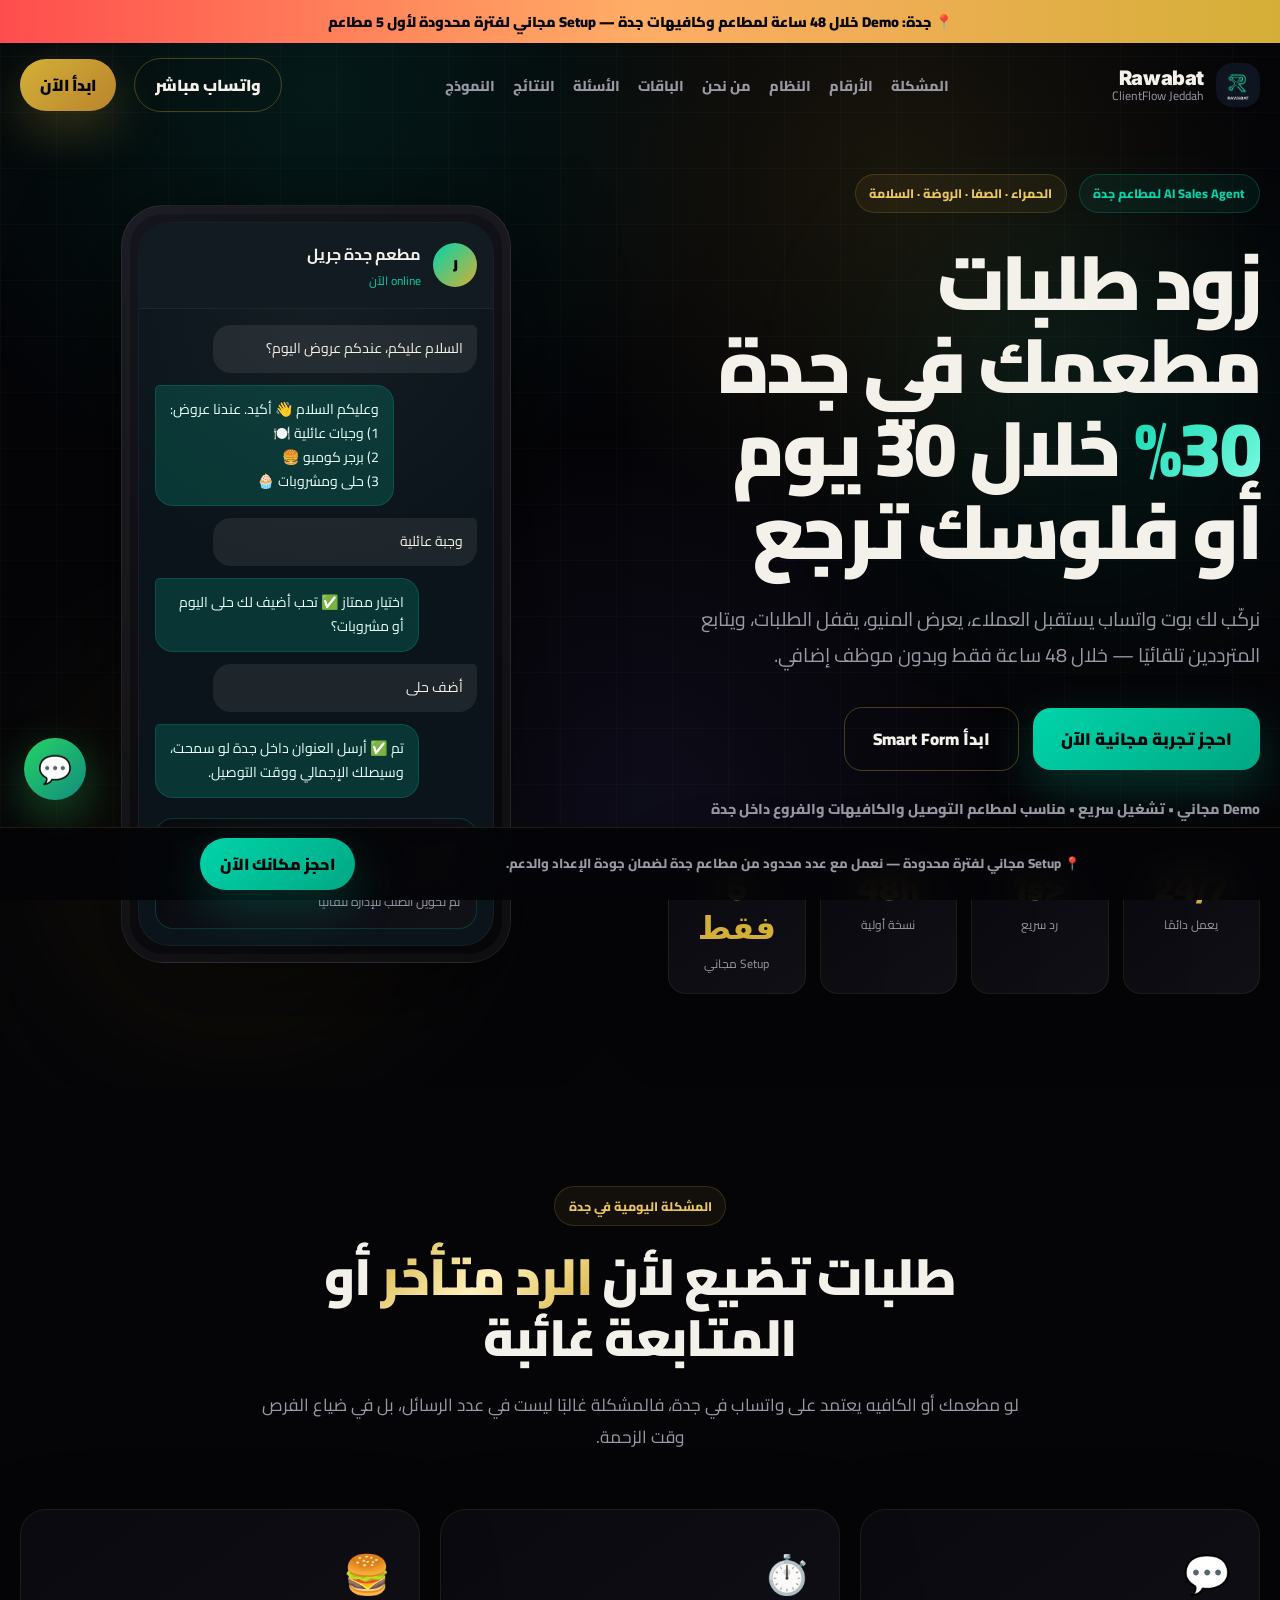
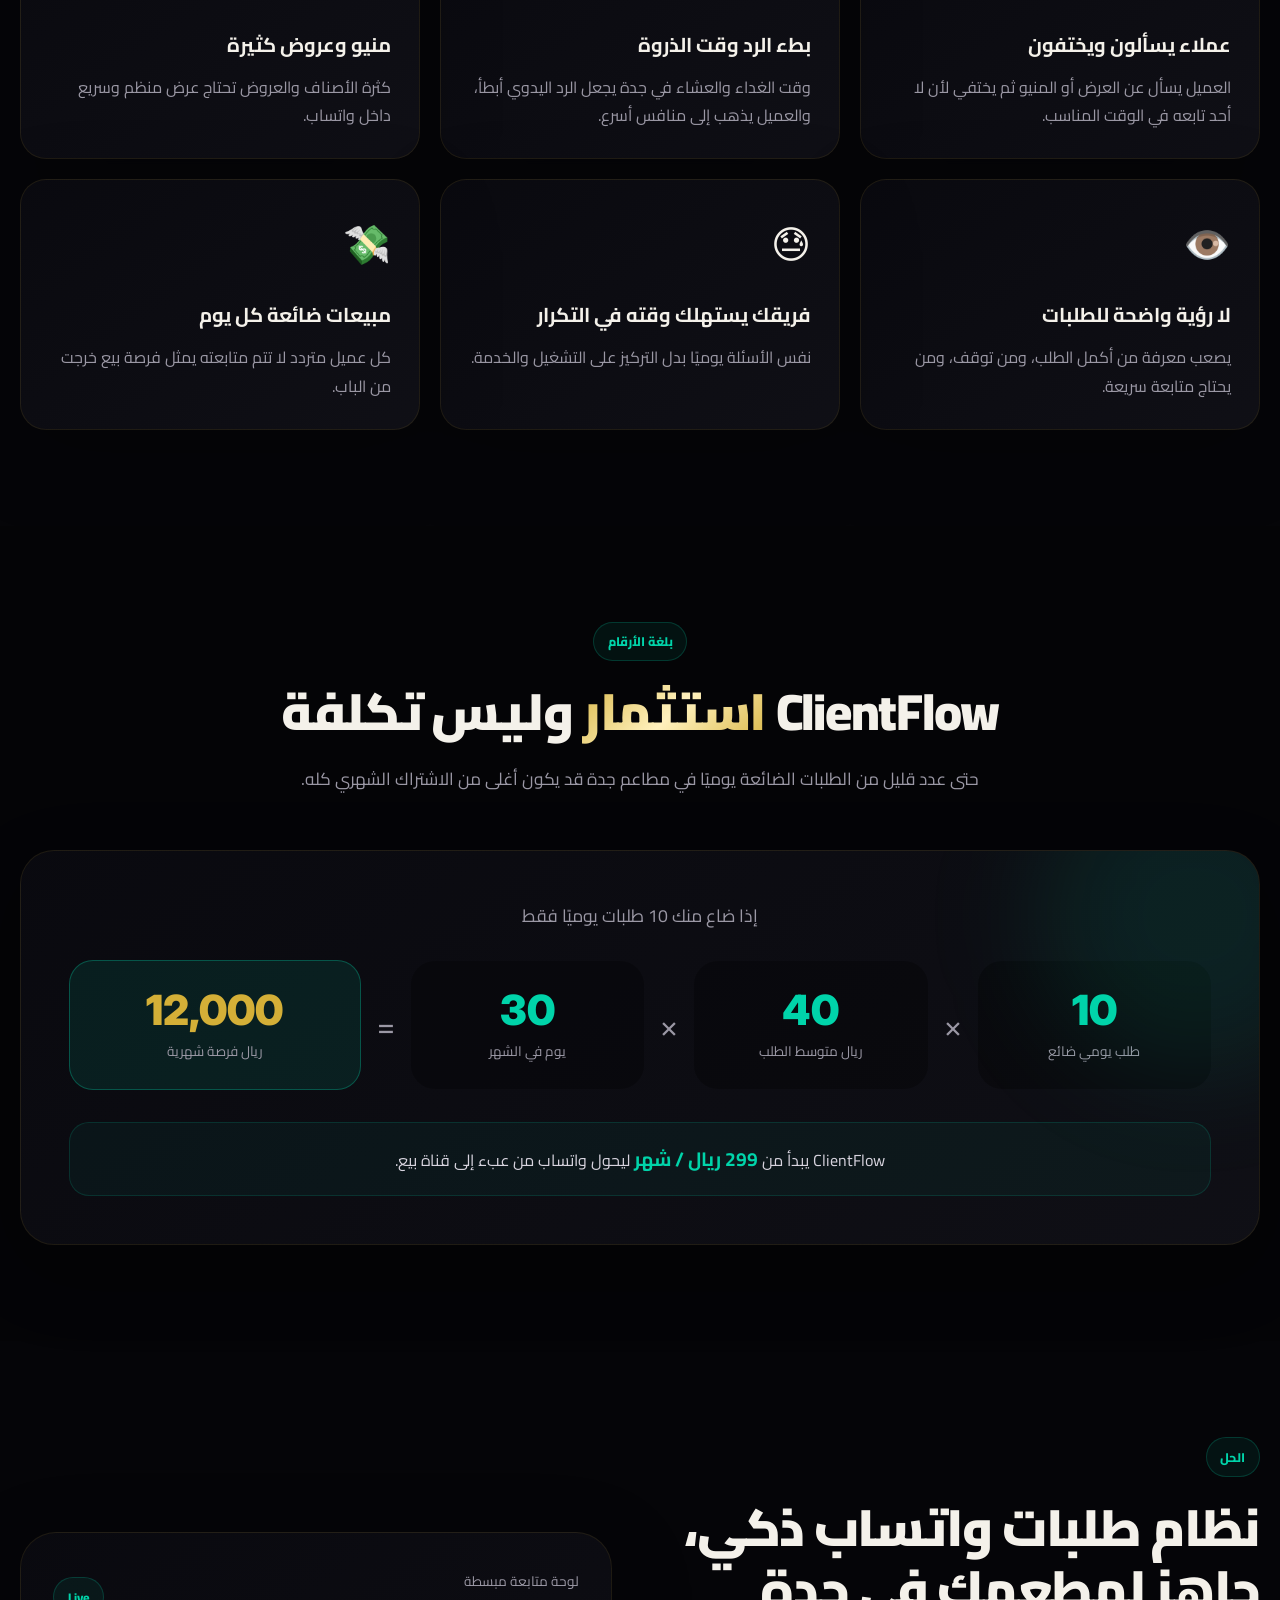
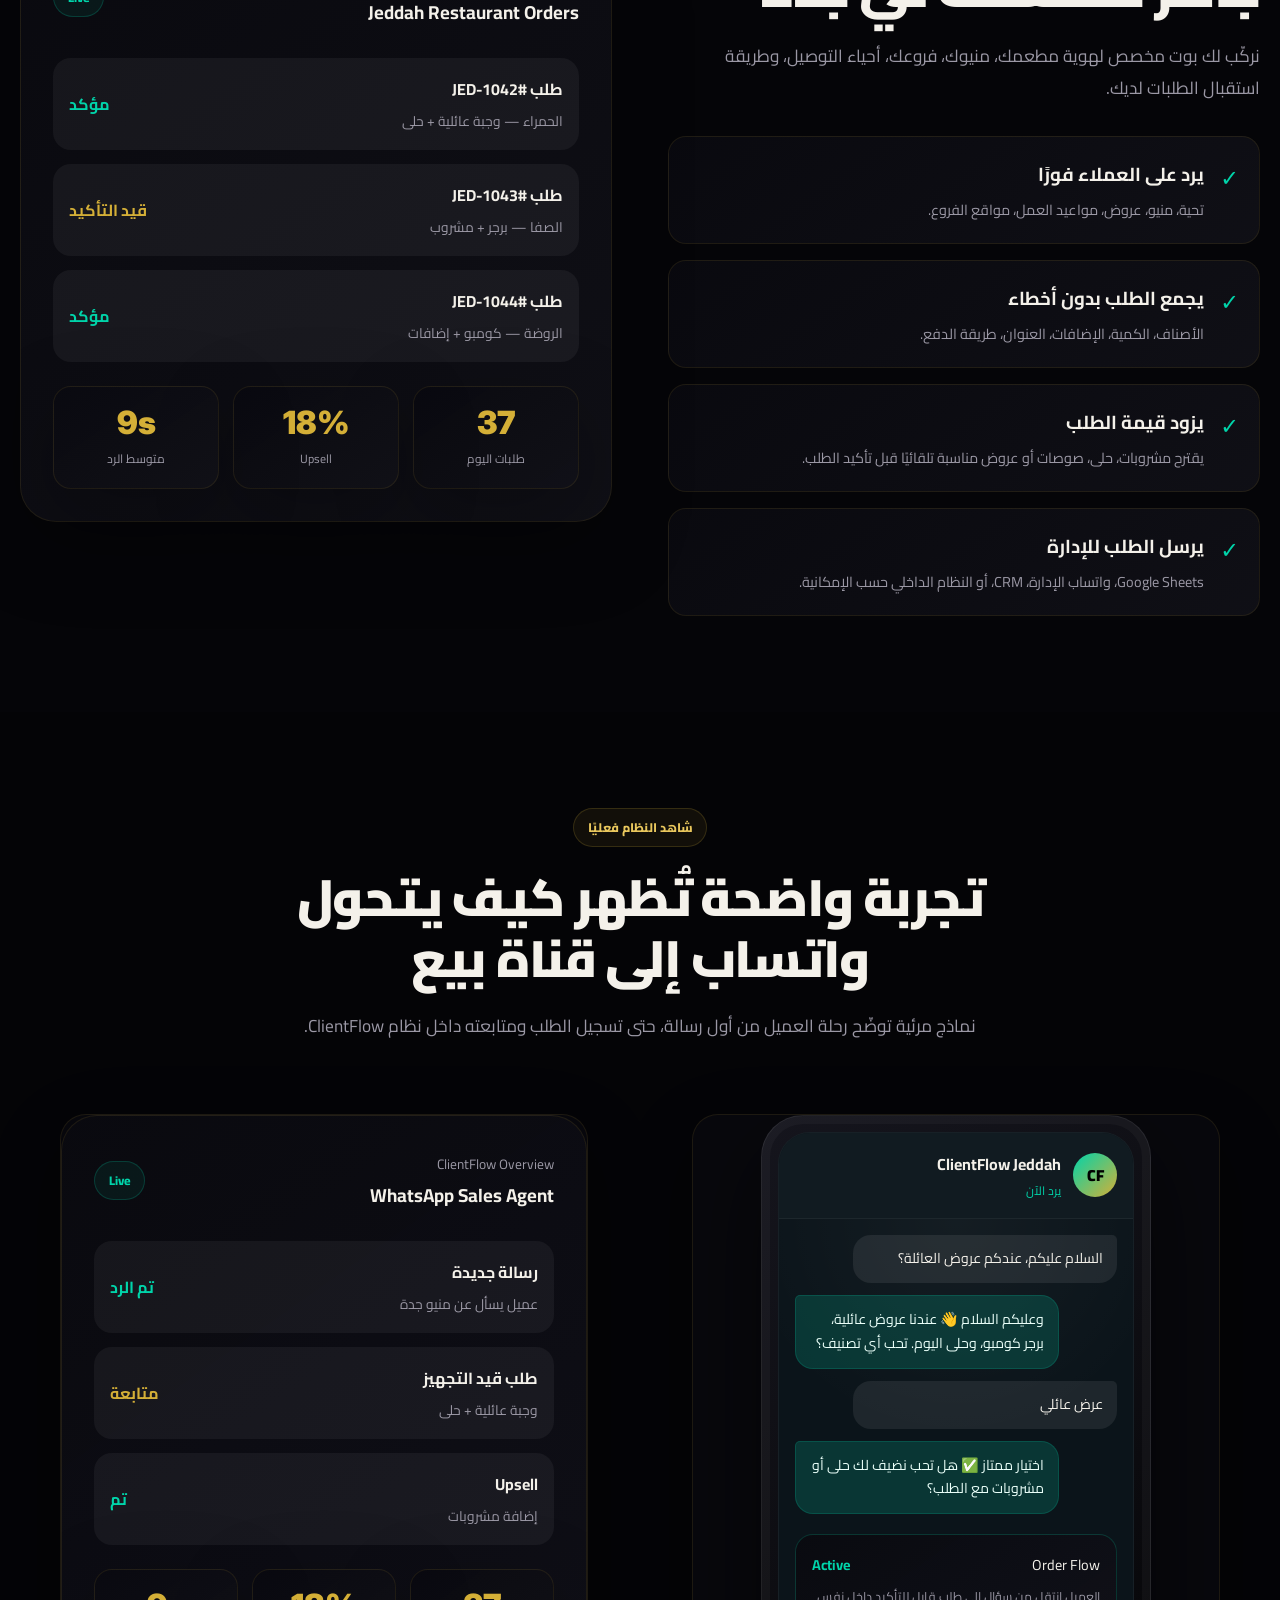
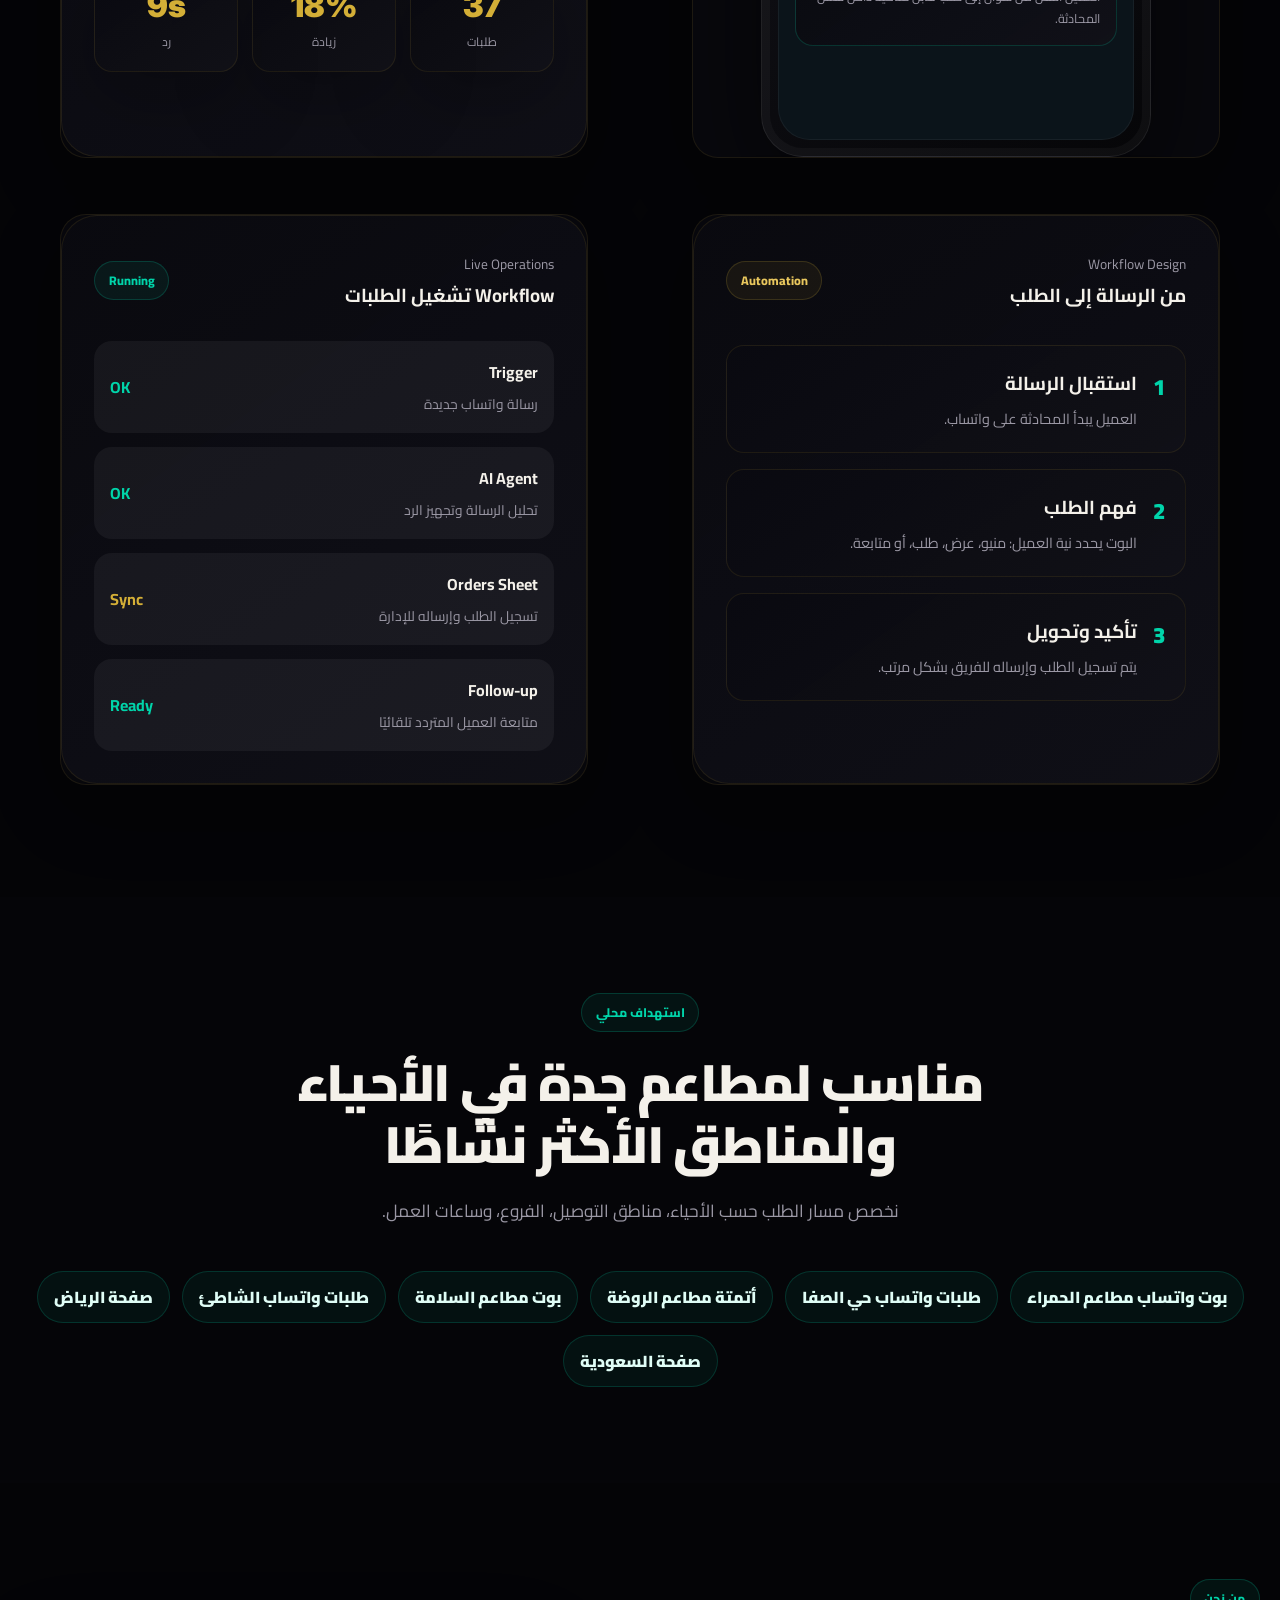
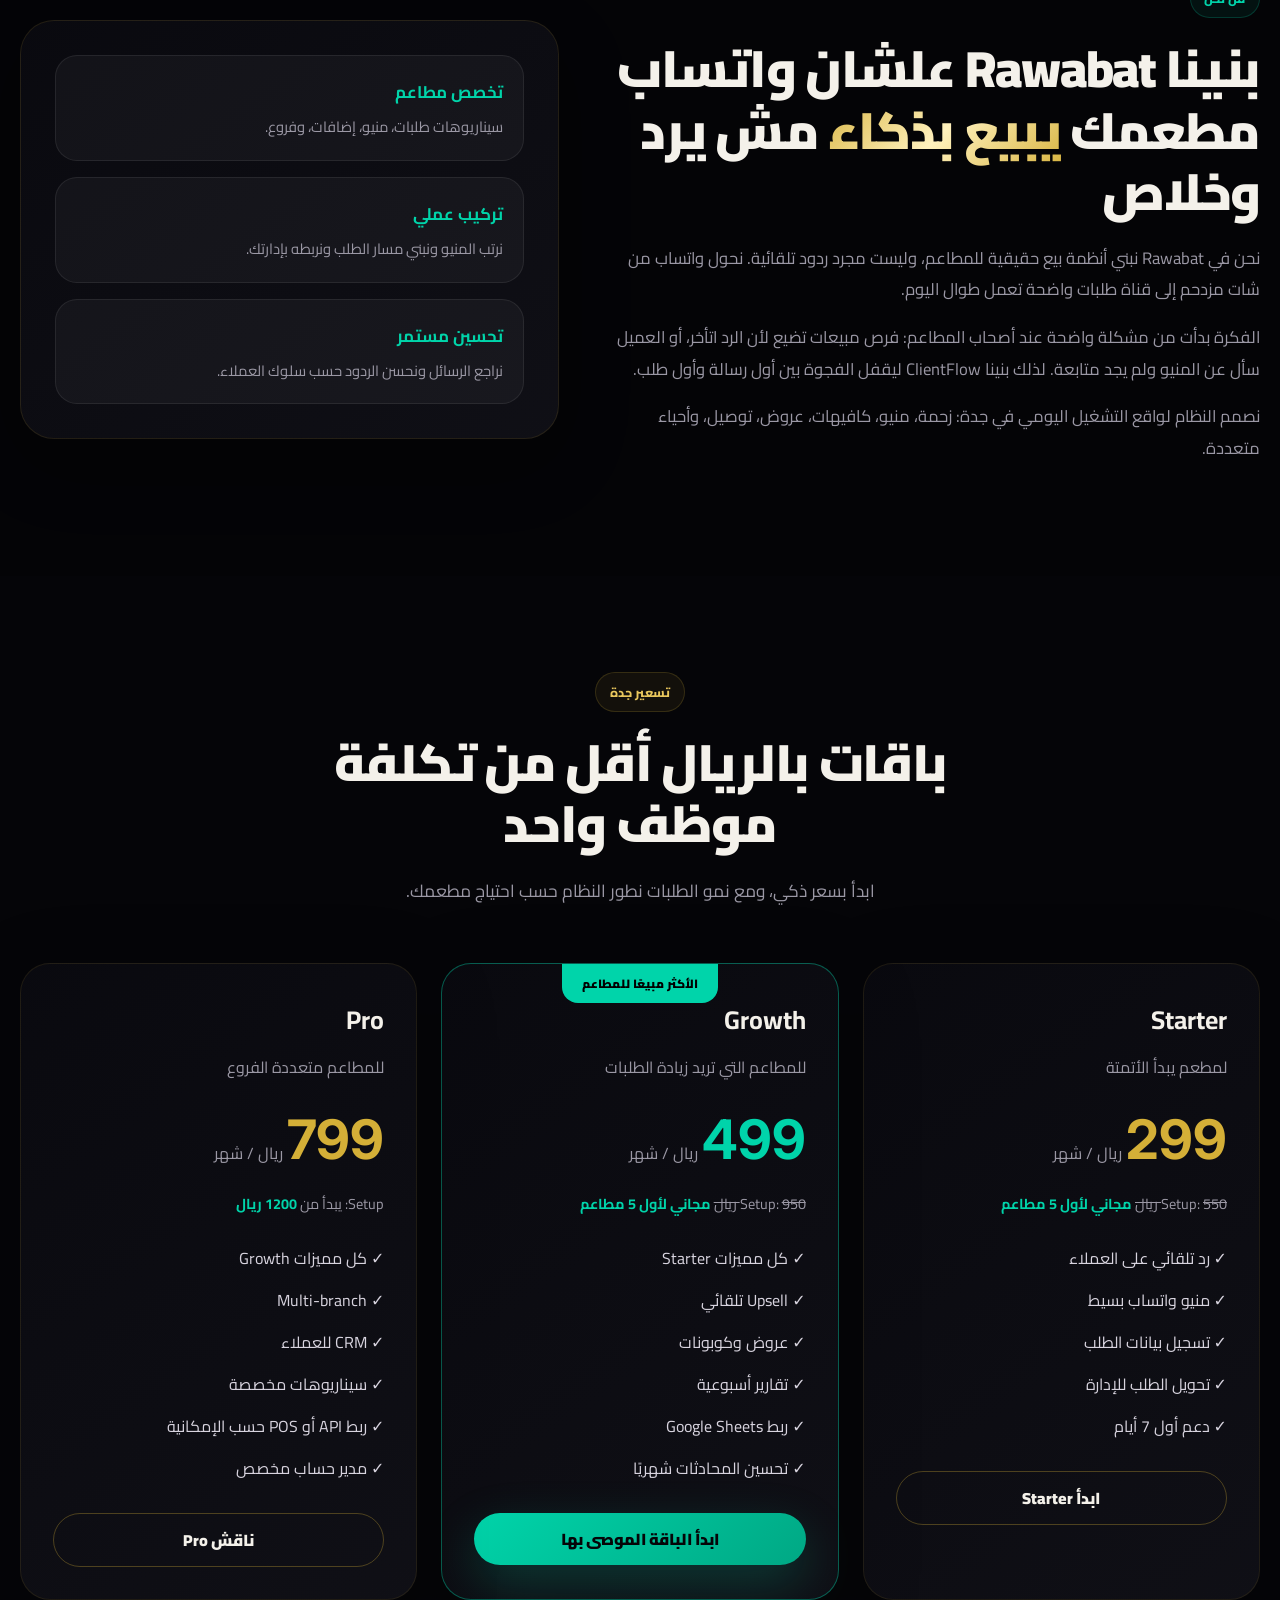
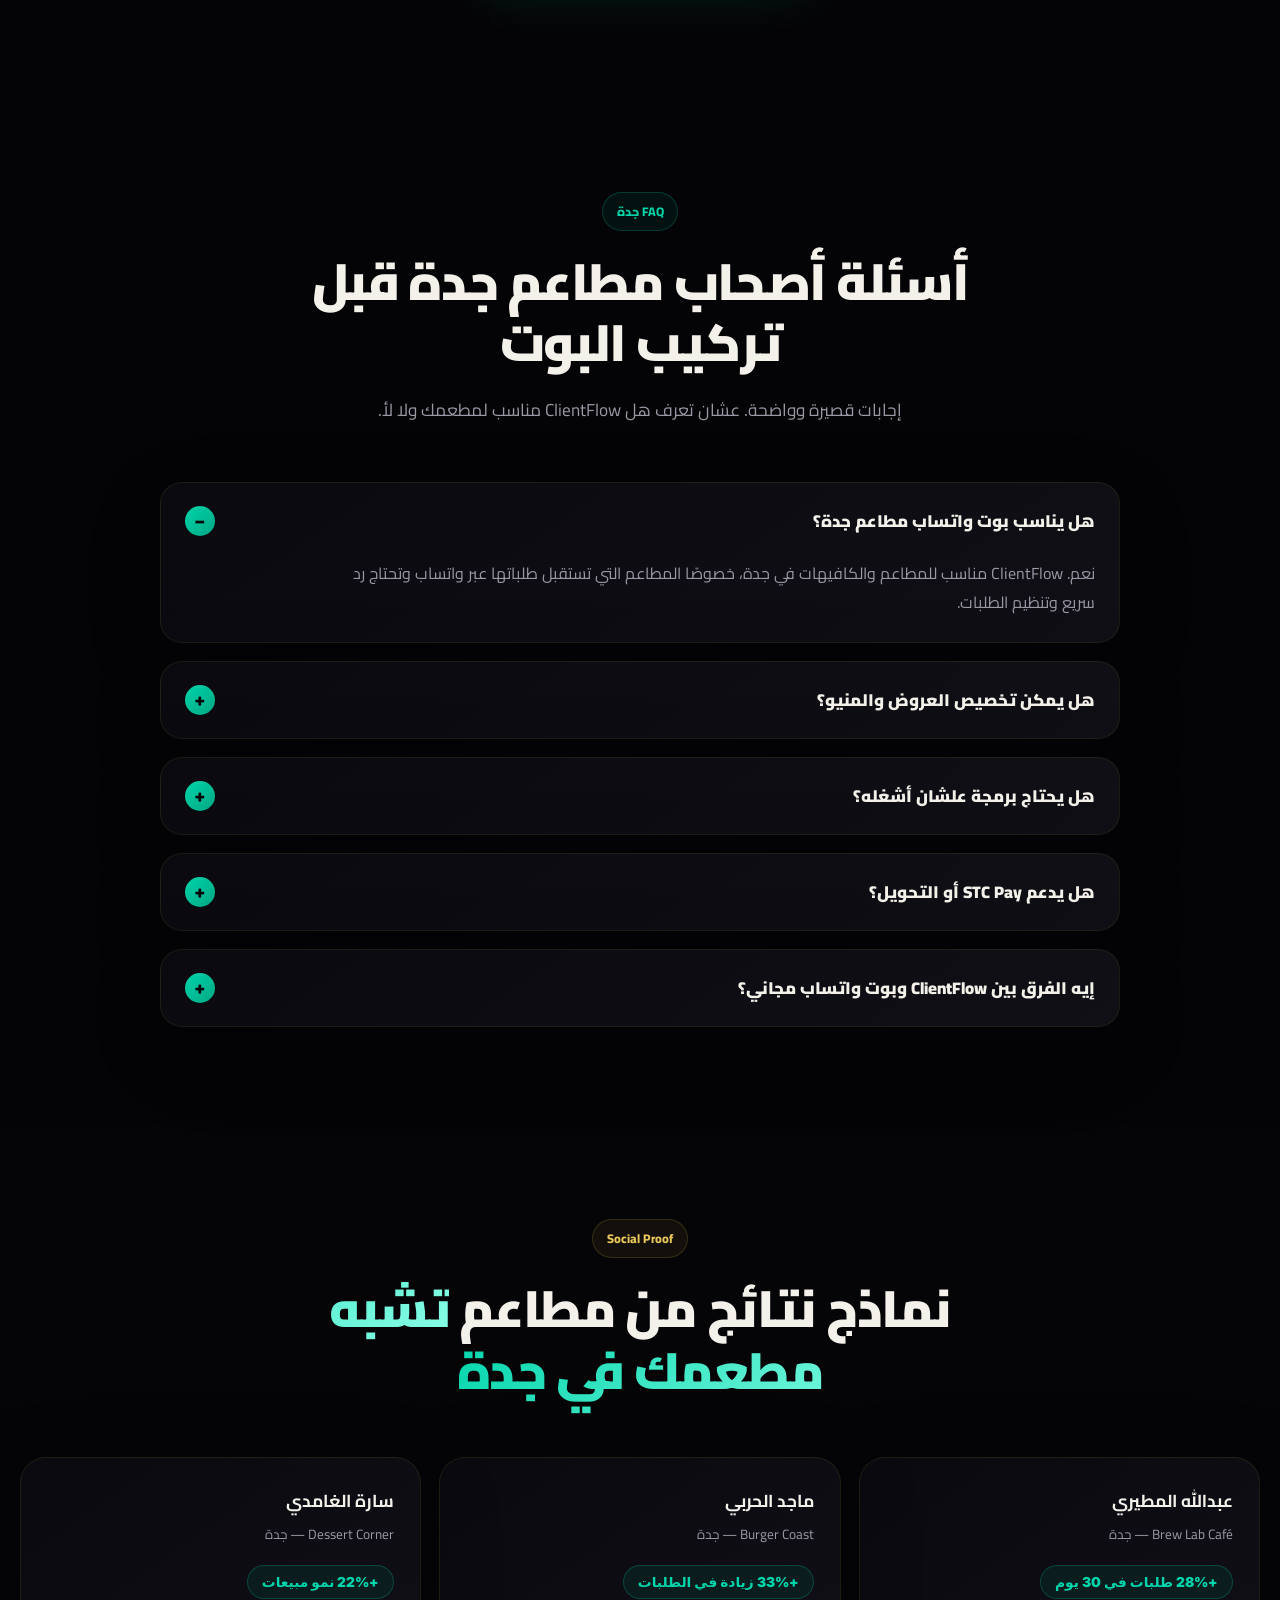
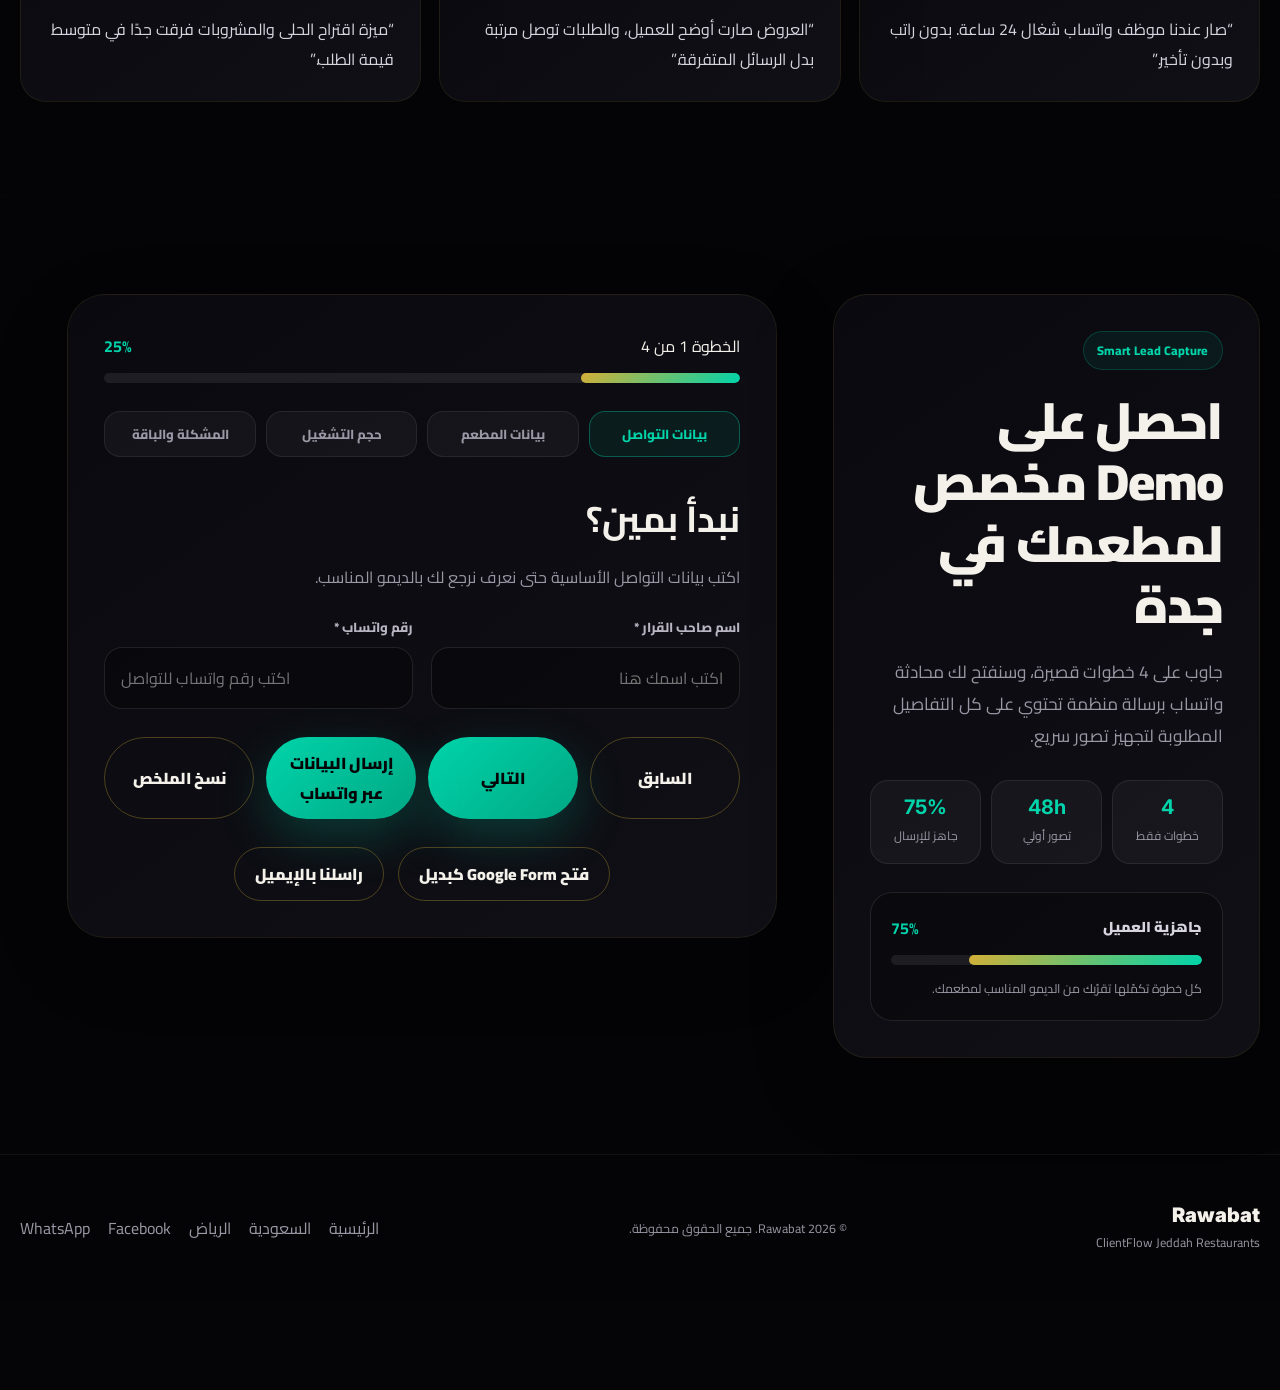
==== jeddah-whatsapp-bot/index.html @ ef2b8b87 "Create index.html" ====
<!DOCTYPE html>
<html lang="ar" dir="rtl">
<head>
  <meta charset="UTF-8" />
  <meta name="viewport" content="width=device-width, initial-scale=1.0, viewport-fit=cover" />
  <meta http-equiv="X-UA-Compatible" content="IE=edge" />

  <title>بوت واتساب مطاعم جدة | زود طلباتك 30% خلال 30 يوم - Rawabat</title>
  <meta name="description" content="بوت واتساب لمطاعم جدة والكافيهات يحوّل رسائل العملاء إلى طلبات تلقائية. ClientFlow by Rawabat يرد فورًا، يعرض المنيو، يقترح إضافات، يجمع العنوان، ويتابع العملاء المترددين. احجز Demo خلال 48 ساعة." />
  <meta name="keywords" content="بوت واتساب مطاعم جدة, نظام طلبات واتساب جدة, واتساب بزنس مطاعم جدة, أتمتة مطاعم جدة, بوت مطاعم جدة, مطاعم جدة واتساب, restaurant whatsapp bot jeddah, whatsapp ordering system jeddah" />
  <meta name="author" content="Rawabat" />
  <meta name="robots" content="index, follow, max-image-preview:large" />
  <meta name="theme-color" content="#050508" />
  <link rel="canonical" href="https://getrawabat.com/jeddah-whatsapp-bot/" />

  <meta property="og:type" content="website" />
  <meta property="og:url" content="https://getrawabat.com/jeddah-whatsapp-bot/" />
  <meta property="og:title" content="بوت واتساب مطاعم جدة | زود طلباتك تلقائيًا - Rawabat" />
  <meta property="og:description" content="حوّل واتساب مطعمك في جدة إلى آلة مبيعات تعمل 24/7. رد فوري، استقبال طلبات، Upsell، وتسجيل الطلبات للإدارة." />
  <meta property="og:image" content="https://getrawabat.com/og.png" />
  <meta property="og:image:secure_url" content="https://getrawabat.com/og.png" />
  <meta property="og:image:width" content="1200" />
  <meta property="og:image:height" content="630" />
  <meta property="og:image:alt" content="ClientFlow by Rawabat - بوت واتساب لمطاعم جدة" />
  <meta property="og:site_name" content="Rawabat" />
  <meta property="og:locale" content="ar_SA" />

  <meta property="article:author" content="Rawabat" />
  <meta property="article:published_time" content="2026-05-06T08:00:00+03:00" />

  <meta name="twitter:card" content="summary_large_image" />
  <meta name="twitter:title" content="بوت واتساب مطاعم جدة - Rawabat" />
  <meta name="twitter:description" content="ClientFlow يحوّل واتساب مطعمك في جدة إلى نظام طلبات ذكي يعمل 24/7." />
  <meta name="twitter:image" content="https://getrawabat.com/og.png" />

  <link rel="icon" type="image/jpeg" href="../logo.jpeg" />
  <link rel="preconnect" href="https://fonts.googleapis.com" />
  <link rel="preconnect" href="https://fonts.gstatic.com" crossorigin />
  <link href="https://fonts.googleapis.com/css2?family=Cairo:wght@300;400;500;600;700;800;900&family=Inter:wght@400;600;700;800;900&display=swap" rel="stylesheet" />

  <style>
    :root {
      --bg: #050508;
      --card: #0a0a10;
      --surface: #111118;
      --text: #f4f1ea;
      --muted: #9b98a5;
      --muted2: #7f7b89;
      --gold: #d4af37;
      --gold2: #fff1bd;
      --teal: #00d4aa;
      --teal2: #00a884;
      --danger: #ff9b9b;
      --border: rgba(212, 175, 55, .12);
      --border-strong: rgba(212, 175, 55, .32);
      --shadow-card: 0 24px 80px rgba(0,0,0,.25);
      --shadow-teal: 0 18px 50px rgba(0,212,170,.22);
      --shadow-gold: 0 18px 50px rgba(212,175,55,.25);
      --radius: 24px;
      --container: 1280px;
      --font-main: "Cairo", system-ui, sans-serif;
      --font-latin: "Inter", system-ui, sans-serif;
    }

    * { box-sizing: border-box; }
    html { scroll-behavior: smooth; }
    body {
      margin: 0;
      background: var(--bg);
      color: var(--text);
      font-family: var(--font-main);
      overflow-x: hidden;
      padding-bottom: 88px;
      -webkit-font-smoothing: antialiased;
      text-rendering: optimizeLegibility;
    }
    a { color: inherit; text-decoration: none; }
    img, svg { display: block; max-width: 100%; }
    button, input, select, textarea { font: inherit; }
    button { cursor: pointer; }
    h1, h2, h3, p { margin: 0; }
    ul { list-style: none; margin: 0; padding: 0; }
    ::selection { background: rgba(212,175,55,.35); color: #fff; }

    .urgency-bar { position: fixed; top: 0; inset-inline: 0; z-index: 90; min-height: 38px; display: grid; place-items: center; text-align: center; padding: 8px 16px; color: #080808; font-weight: 900; font-size: .9rem; background: linear-gradient(90deg, #ff4d4d, #ffad66, #d4af37); }
    .container { width: min(var(--container), calc(100% - 40px)); margin: 0 auto; }
    .section { padding: 96px 0; }
    .section--muted, .section--lead-form { background: rgba(0,0,0,.20); }
    .main-content { padding-top: 156px; }

    .site-bg { position: fixed; inset: 0; z-index: -10; pointer-events: none; }
    .site-bg::before { content: ""; position: absolute; inset: 0; background: radial-gradient(circle at 25% 10%, rgba(0,212,170,.10), transparent 34%), radial-gradient(circle at 70% 20%, rgba(212,175,55,.10), transparent 33%), radial-gradient(circle at 50% 90%, rgba(123,104,238,.08), transparent 38%); }
    .site-bg::after { content: ""; position: absolute; inset: 0; opacity: .035; background-image: linear-gradient(rgba(255,255,255,.6) 1px, transparent 1px), linear-gradient(90deg, rgba(255,255,255,.6) 1px, transparent 1px); background-size: 56px 56px; }

    .site-nav { position: fixed; top: 38px; inset-inline: 0; z-index: 50; padding: 20px 0; transition: .3s ease; }
    .site-nav.is-scrolled { padding: 12px 0; background: rgba(10,10,16,.84); border-bottom: 1px solid var(--border); backdrop-filter: blur(20px); -webkit-backdrop-filter: blur(20px); }
    .nav__inner { display: flex; justify-content: space-between; align-items: center; gap: 18px; }
    .brand { display: inline-flex; align-items: center; gap: 12px; min-width: max-content; }
    .brand__logo-wrap { width: 44px; height: 44px; border-radius: 16px; overflow: hidden; display: grid; place-items: center; background: linear-gradient(135deg, var(--teal), var(--gold)); }
    .brand__logo { width: 100%; height: 100%; object-fit: cover; }
    .brand__text { display: grid; line-height: 1.1; }
    .brand__name { font-family: var(--font-latin); font-weight: 900; font-size: 1.25rem; letter-spacing: -.02em; }
    .brand__subtitle { color: var(--muted); font-size: .76rem; }
    .nav__links, .nav__actions { display: flex; align-items: center; gap: 18px; }
    .nav__links { color: var(--muted); font-size: .9rem; font-weight: 800; }
    .nav__links a:hover { color: var(--gold); }

    .btn { display: inline-flex; justify-content: center; align-items: center; gap: 8px; min-height: 46px; padding: 11px 20px; border-radius: 999px; border: 0; font-weight: 900; text-align: center; transition: .25s ease; }
    .btn:hover { transform: translateY(-2px); }
    .btn--large { min-height: 58px; padding: 15px 28px; border-radius: 18px; font-size: 1.05rem; }
    .btn--full { width: 100%; }
    .btn--teal { background: linear-gradient(135deg, var(--teal), var(--teal2)); color: var(--bg); box-shadow: var(--shadow-teal); }
    .btn--gold { background: linear-gradient(135deg, var(--gold), #b9852d); color: var(--bg); box-shadow: var(--shadow-gold); }
    .btn--outline { border: 1px solid var(--border-strong); color: var(--text); background: transparent; }
    .btn--outline:hover { background: rgba(212,175,55,.08); border-color: rgba(212,175,55,.65); }

    .tag { display: inline-flex; align-items: center; gap: .5rem; border: 1px solid rgba(212,175,55,.18); background: rgba(212,175,55,.07); color: #e9c75d; border-radius: 999px; padding: .45rem .85rem; font-size: .78rem; font-weight: 800; }
    .tag--teal { border-color: rgba(0,212,170,.20); background: rgba(0,212,170,.07); color: var(--teal); }
    .text-gold { background: linear-gradient(135deg, var(--gold), var(--gold2), var(--gold)); -webkit-background-clip: text; -webkit-text-fill-color: transparent; background-clip: text; }
    .text-teal { background: linear-gradient(135deg, var(--teal), #8dffe8); -webkit-background-clip: text; -webkit-text-fill-color: transparent; background-clip: text; }

    .hero { position: relative; overflow: hidden; min-height: 78vh; padding-top: 18px; }
    .hero__grid { min-height: 78vh; display: grid; grid-template-columns: 1fr 1fr; gap: 56px; align-items: center; }
    .tag-group { display: flex; gap: 12px; flex-wrap: wrap; margin-bottom: 28px; }
    .hero__title { font-size: clamp(2.35rem, 6vw, 4.8rem); line-height: 1.08; font-weight: 900; letter-spacing: -.035em; margin-bottom: 28px; }
    .hero__description { max-width: 680px; color: var(--muted); font-size: clamp(1rem, 1.6vw, 1.22rem); line-height: 1.85; margin-bottom: 34px; }
    .hero__actions { display: flex; align-items: center; gap: 14px; flex-wrap: wrap; }
    .hero__note { color: var(--muted); font-size: .9rem; font-weight: 800; margin: 24px 0 30px; }
    .orb { position: absolute; width: 320px; height: 320px; border-radius: 50%; filter: blur(110px); opacity: .55; pointer-events: none; }
    .orb--teal { top: 80px; right: 32px; background: rgba(0,212,170,.20); }
    .orb--gold { bottom: 48px; left: 48px; width: 380px; height: 380px; background: rgba(212,175,55,.15); }

    .phone-frame { position: relative; max-width: 390px; margin: 0 auto; border-radius: 42px; padding: 16px; background: linear-gradient(145deg,#15151d,#060608); border: 1px solid rgba(255,255,255,.10); box-shadow: inset 0 0 0 8px rgba(255,255,255,.03), 0 30px 100px rgba(0,0,0,.55); }
    .phone-screen { background: #0b141a; border-radius: 32px; overflow: hidden; border: 1px solid rgba(255,255,255,.05); }
    .phone-header { display: flex; align-items: center; gap: 12px; padding: 16px; background: #111b21; border-bottom: 1px solid rgba(255,255,255,.05); }
    .phone-header span { display: block; color: var(--teal); font-size: .75rem; }
    .phone-avatar { width: 44px; height: 44px; border-radius: 50%; background: linear-gradient(135deg, var(--teal), var(--gold)); color: #000; display: grid; place-items: center; font-weight: 900; }
    .chat-window { min-height: 520px; padding: 16px; display: grid; gap: 12px; align-content: start; background: radial-gradient(circle at 50% 0%, rgba(255,255,255,.04), transparent 40%); }
    .msg { max-width: 82%; border-radius: 18px; padding: 12px 14px; font-size: .88rem; line-height: 1.7; }
    .msg--in { background: rgba(255,255,255,.08); color: var(--text); border-top-right-radius: 5px; }
    .msg--out { margin-right: auto; background: rgba(0,212,170,.18); color: #eafff9; border-top-left-radius: 5px; border: 1px solid rgba(0,212,170,.18); }
    .order-card { margin-top: 8px; border-radius: 18px; padding: 16px; background: linear-gradient(145deg,rgba(10,10,16,.94),rgba(17,17,24,.9)); border: 1px solid rgba(0,212,170,.20); }
    .order-card__top { display: flex; justify-content: space-between; gap: 12px; font-size: .9rem; margin-bottom: 8px; }
    .order-card__top strong { color: var(--teal); }
    .order-card p { color: var(--muted); font-size: .78rem; line-height: 1.7; }

    .stats-grid { display: grid; gap: 14px; }
    .stats-grid--hero { grid-template-columns: repeat(4, 1fr); max-width: 680px; }
    .stats-grid--dashboard { grid-template-columns: repeat(3, 1fr); margin-top: 24px; }
    .stat-card { border-radius: 18px; padding: 16px; text-align: center; background: linear-gradient(145deg,rgba(10,10,16,.94),rgba(17,17,24,.9)); border: 1px solid rgba(212,175,55,.1); box-shadow: var(--shadow-card); }
    .stat-card strong { display: block; font-family: var(--font-latin); font-size: clamp(1.35rem, 2.5vw, 2rem); font-weight: 900; color: var(--gold); }
    .stat-card span { color: var(--muted); font-size: .75rem; }

    .section-head { max-width: 780px; margin: 0 auto; text-align: center; }
    .section-head h2, .split-grid h2, .lead-panel h2 { font-size: clamp(2rem,4vw,3.35rem); line-height: 1.2; font-weight: 900; letter-spacing: -.025em; margin: 20px 0; }
    .section-head p, .split-grid > div > p, .lead-panel > p { color: var(--muted); font-size: 1.08rem; line-height: 1.85; }
    .cards-grid { display: grid; gap: 20px; margin-top: 56px; }
    .cards-grid--three { grid-template-columns: repeat(3, minmax(0, 1fr)); }
    .feature-card, .dashboard-card, .pricing-card, .lead-panel, .lead-form-card, .roi-box, .smart-form-shell { background: linear-gradient(145deg,rgba(10,10,16,.94),rgba(17,17,24,.9)); border: 1px solid rgba(212,175,55,.10); box-shadow: var(--shadow-card); }
    .feature-card { border-radius: 26px; padding: 28px; transition: .35s ease; }
    .feature-card:hover { border-color: var(--border-strong); transform: translateY(-4px); }
    .feature-card__icon { font-size: 2.4rem; margin-bottom: 16px; }
    .feature-card h3 { font-size: 1.25rem; margin-bottom: 10px; }
    .feature-card p { color: var(--muted); line-height: 1.8; }

    .roi-box { position: relative; overflow: hidden; border-radius: 34px; padding: clamp(28px,5vw,48px); margin-top: 56px; text-align: center; }
    .roi-box__orb { position: absolute; top: -96px; right: -96px; width: 320px; height: 320px; background: rgba(0,212,170,.10); border-radius: 50%; filter: blur(55px); }
    .roi-box__intro { color: var(--muted); font-size: 1.1rem; margin-bottom: 28px; position: relative; }
    .roi-equation { display: grid; grid-template-columns: 1fr auto 1fr auto 1fr auto 1.25fr; gap: 16px; align-items: center; }
    .roi-item, .roi-result { border-radius: 24px; padding: 24px; background: rgba(0,0,0,.30); }
    .roi-result { background: rgba(0,212,170,.10); border: 1px solid rgba(0,212,170,.30); }
    .roi-item strong, .roi-result strong { display: block; font-size: clamp(2rem,4vw,2.6rem); font-family: var(--font-latin); font-weight: 900; color: var(--teal); }
    .roi-result strong { color: var(--gold); }
    .roi-item span, .roi-result span { color: var(--muted); font-size: .85rem; }
    .roi-operator { color: var(--muted); font-size: 2rem; }
    .roi-note { margin-top: 32px; border-radius: 20px; padding: 18px; background: rgba(0,212,170,.05); border: 1px solid rgba(0,212,170,.15); color: #d8d4df; }
    .roi-note strong { color: var(--teal); font-size: 1.2rem; }

    .split-grid, .lead-grid { display: grid; grid-template-columns: 1fr 1fr; gap: 56px; align-items: center; }
    .check-list { display: grid; gap: 16px; margin-top: 32px; }
    .check-item { display: flex; gap: 16px; border-radius: 18px; padding: 20px; background: linear-gradient(145deg,rgba(10,10,16,.94),rgba(17,17,24,.9)); border: 1px solid rgba(212,175,55,.10); }
    .check-item > span { color: var(--teal); font-size: 1.4rem; font-weight: 900; flex-shrink: 0; }
    .check-item h3 { margin-bottom: 4px; }
    .check-item p { color: var(--muted); font-size: .9rem; }

    .dashboard-card { border-radius: 36px; padding: clamp(24px,4vw,32px); }
    .dashboard-card__head { display: flex; align-items: center; justify-content: space-between; gap: 16px; margin-bottom: 28px; }
    .dashboard-card__head span:not(.tag) { color: var(--muted); font-size: .85rem; }
    .orders-list { display: grid; gap: 14px; }
    .order-row { display: flex; justify-content: space-between; gap: 12px; align-items: center; border-radius: 18px; padding: 16px; background: rgba(255,255,255,.05); }
    .order-row div span { display: block; color: var(--muted); font-size: .86rem; margin-top: 4px; }
    .status--confirmed { color: var(--teal); }
    .status--pending { color: var(--gold); }

    .media-grid { display: grid; grid-template-columns: repeat(2, minmax(0, 1fr)); gap: 24px; margin-top: 56px; }
    .media-card { overflow: hidden; border-radius: 26px; border: 1px solid rgba(212,175,55,.10); background: rgba(10,10,16,.86); box-shadow: var(--shadow-card); }
    .proof-mockup { min-height: 100%; }

    .pricing-grid { display: grid; grid-template-columns: repeat(3, minmax(0,1fr)); gap: 24px; margin-top: 56px; }
    .pricing-card { position: relative; border-radius: 30px; padding: 32px; }
    .pricing-card--featured { border-color: rgba(0,212,170,.40); transform: scale(1.02); }
    .pricing-card__badge { position: absolute; top: 0; left: 50%; transform: translateX(-50%); border-radius: 0 0 16px 16px; background: var(--teal); color: #000; padding: 8px 20px; font-size: .75rem; font-weight: 900; }
    .pricing-card h3 { font-size: 1.6rem; margin-bottom: 8px; }
    .pricing-card > p { color: var(--muted); margin-bottom: 24px; }
    .price { margin-bottom: 18px; }
    .price strong { font-family: var(--font-latin); font-size: clamp(2.8rem,5vw,3.4rem); color: var(--gold); }
    .price--teal strong { color: var(--teal); }
    .price span { color: var(--muted); }
    .setup-note { color: var(--muted); font-size: .9rem; }
    .setup-note strong { color: var(--teal); }
    .pricing-card ul { display: grid; gap: 12px; margin: 26px 0 30px; color: #d8d4df; }

    .lead-grid { align-items: start; grid-template-columns: .9fr 1.1fr; }
    .lead-panel { position: sticky; top: 110px; border-radius: 34px; padding: clamp(24px,4vw,36px); }
    .mini-proof { display: grid; grid-template-columns: repeat(3, 1fr); gap: 10px; margin: 28px 0; }
    .mini-proof div { border: 1px solid rgba(255,255,255,.08); background: rgba(255,255,255,.04); border-radius: 18px; padding: 14px; text-align: center; }
    .mini-proof strong { display: block; color: var(--teal); font-size: 1.25rem; font-family: var(--font-latin); }
    .mini-proof span { color: var(--muted); font-size: .75rem; }
    .lead-score-card { border-radius: 22px; background: rgba(0,0,0,.25); border: 1px solid rgba(255,255,255,.10); padding: 20px; }
    .lead-score-card__head { display: flex; justify-content: space-between; gap: 12px; margin-bottom: 12px; }
    .lead-score-card__head span { color: #d8d4df; font-weight: 900; font-size: .9rem; }
    .lead-score-card__head strong { color: var(--teal); }
    .lead-meter { height: 10px; border-radius: 999px; background: rgba(255,255,255,.08); overflow: hidden; }
    .lead-meter__fill { height: 100%; width: 75%; border-radius: 999px; background: linear-gradient(135deg, var(--gold), var(--teal)); transition: .35s ease; }
    .lead-score-card p { color: var(--muted); font-size: .78rem; margin-top: 12px; }

    .smart-form-shell { border-radius: 38px; padding: clamp(22px,4vw,36px); }
    .smart-progress { margin-bottom: 28px; }
    .smart-progress__top { display: flex; justify-content: space-between; align-items: center; gap: 12px; margin-bottom: 12px; }
    .smart-progress__top strong { color: var(--teal); }
    .smart-progress__track { height: 10px; border-radius: 999px; background: rgba(255,255,255,.08); overflow: hidden; }
    .smart-progress__bar { height: 100%; width: 25%; border-radius: 999px; background: linear-gradient(135deg, var(--gold), var(--teal)); transition: width .3s ease; }
    .smart-steps { display: grid; grid-template-columns: repeat(4, 1fr); gap: 10px; margin-bottom: 28px; }
    .smart-step-pill { border: 1px solid rgba(255,255,255,.08); background: rgba(255,255,255,.04); border-radius: 16px; padding: 10px; color: var(--muted); font-size: .82rem; font-weight: 800; text-align: center; }
    .smart-step-pill.is-active { color: var(--teal); border-color: rgba(0,212,170,.35); background: rgba(0,212,170,.08); }
    .smart-step { display: none; }
    .smart-step.is-active { display: block; }
    .smart-step h3 { font-size: clamp(1.6rem,3vw,2.25rem); margin-bottom: 10px; }
    .smart-step > p { color: var(--muted); line-height: 1.8; margin-bottom: 24px; }
    .smart-fields { display: grid; grid-template-columns: repeat(2, minmax(0, 1fr)); gap: 18px; }
    .smart-fields--single { grid-template-columns: 1fr; }
    .form-field--full { grid-column: 1 / -1; }
    .lead-label { display: block; color: #b9b5c3; font-size: .82rem; font-weight: 800; margin-bottom: 8px; }
    .lead-input, .lead-select, .lead-textarea { width: 100%; border-radius: 18px; border: 1px solid rgba(255,255,255,.10); background: rgba(0,0,0,.28); color: var(--text); padding: 15px 16px; outline: none; transition: .25s ease; }
    .lead-textarea { resize: vertical; min-height: 128px; }
    .lead-select option { background: var(--card); color: var(--text); }
    .lead-input:focus, .lead-select:focus, .lead-textarea:focus { border-color: rgba(0,212,170,.65); box-shadow: 0 0 0 4px rgba(0,212,170,.08); }
    .lead-help { color: var(--muted2); font-size: .75rem; margin-top: 7px; }
    .lead-error { display: none; color: var(--danger); font-size: .75rem; margin-top: 7px; }
    .form-field.is-invalid .lead-input, .form-field.is-invalid .lead-select, .form-field.is-invalid .lead-textarea { border-color: rgba(255,155,155,.75); }
    .form-field.is-invalid .lead-error { display: block; }
    .smart-actions { display: flex; justify-content: space-between; gap: 12px; margin-top: 28px; }
    .smart-actions .btn { min-width: 150px; }
    .lead-success { display: none; border: 1px solid rgba(0,212,170,.25); background: rgba(0,212,170,.08); color: #dffdf6; border-radius: 22px; padding: 16px; margin-top: 18px; text-align: right; }
    .lead-success.is-visible { display: block; }
    .lead-backup-actions { display: flex; gap: 14px; justify-content: center; flex-wrap: wrap; margin-top: 28px; }

    .faq-grid, .testimonials-grid { display: grid; gap: 18px; margin-top: 56px; }
    .faq-grid { max-width: 960px; margin-inline: auto; }
    .faq-item, .testimonial-card { background: linear-gradient(145deg, rgba(10, 10, 16, 0.94), rgba(17, 17, 24, 0.9)); border: 1px solid rgba(212, 175, 55, 0.1); box-shadow: var(--shadow-card); }
    .faq-item { border-radius: 22px; padding: 0; overflow: hidden; transition: 0.3s ease; }
    .faq-item:hover, .testimonial-card:hover { border-color: rgba(0, 212, 170, 0.35); transform: translateY(-3px); }
    .faq-item summary { list-style: none; cursor: pointer; padding: 22px 24px; font-size: 1.05rem; font-weight: 900; display: flex; align-items: center; justify-content: space-between; gap: 18px; }
    .faq-item summary::-webkit-details-marker { display: none; }
    .faq-item summary::after { content: "+"; width: 30px; height: 30px; border-radius: 999px; display: inline-flex; align-items: center; justify-content: center; flex-shrink: 0; color: var(--bg); background: linear-gradient(135deg, var(--teal), var(--teal2)); font-family: var(--font-latin); font-weight: 900; }
    .faq-item[open] summary::after { content: "−"; }
    .faq-item p { color: var(--muted); line-height: 1.85; padding: 0 24px 24px; max-width: 820px; }
    .testimonials-grid { grid-template-columns: repeat(3, minmax(0, 1fr)); }
    .testimonial-card { border-radius: 26px; padding: 26px; transition: 0.3s ease; }
    .testimonial-card__top { display: grid; gap: 4px; margin-bottom: 18px; }
    .testimonial-card__top strong { font-size: 1.08rem; }
    .testimonial-card__top span { color: var(--muted); font-size: 0.84rem; }
    .testimonial-card__metric { display: inline-flex; width: fit-content; margin-bottom: 16px; border-radius: 999px; padding: 8px 14px; background: rgba(0, 212, 170, 0.08); border: 1px solid rgba(0, 212, 170, 0.22); color: var(--teal); font-family: var(--font-latin), var(--font-main); font-weight: 900; font-size: 0.86rem; }
    .testimonial-card p { color: #d8d4df; line-height: 1.85; }

    .section--about { position: relative; }
    .about-grid { display: grid; grid-template-columns: 1.1fr 0.9fr; gap: 42px; align-items: center; }
    .about-copy h2 { font-size: clamp(2rem, 4vw, 3.25rem); line-height: 1.2; font-weight: 900; letter-spacing: -0.025em; margin: 20px 0; }
    .about-copy p { color: var(--muted); font-size: 1.04rem; line-height: 1.9; margin-bottom: 16px; }
    .about-card { display: grid; gap: 16px; border-radius: 34px; padding: clamp(24px, 4vw, 34px); background: linear-gradient(145deg, rgba(10,10,16,.94), rgba(17,17,24,.9)); border: 1px solid rgba(212,175,55,.12); box-shadow: var(--shadow-card); }
    .about-card__item { border-radius: 22px; padding: 20px; background: rgba(255,255,255,.04); border: 1px solid rgba(255,255,255,.08); }
    .about-card__item strong { display: block; color: var(--teal); font-size: 1.05rem; margin-bottom: 6px; }
    .about-card__item span { display: block; color: var(--muted); line-height: 1.75; font-size: .92rem; }

    .local-keywords { display:flex; flex-wrap:wrap; gap:12px; justify-content:center; margin-top:44px; }
    .local-keywords a, .local-keywords span { border:1px solid rgba(0,212,170,.18); background:rgba(0,212,170,.06); color:#dffdf6; border-radius:999px; padding:10px 16px; font-weight:900; }

    .site-footer { border-top: 1px solid rgba(255,255,255,.05); padding: 48px 0; background: rgba(0,0,0,.14); }
    .footer__inner { display: flex; align-items: center; justify-content: space-between; gap: 22px; }
    .footer__brand { font-family: var(--font-latin); font-weight: 900; font-size: 1.25rem; margin-bottom: 4px; }
    .footer__subtitle, .footer__copyright { color: var(--muted); font-size: .78rem; }
    .footer__links { display: flex; gap: 18px; flex-wrap: wrap; }
    .footer__links a { color: var(--muted); }
    .footer__links a:hover { color: var(--teal); }
    .whatsapp-float { position: fixed; left: 24px; bottom: 100px; z-index: 60; width: 62px; height: 62px; border-radius: 999px; display: grid; place-items: center; background: linear-gradient(135deg,#25d366,#128c7e); box-shadow: 0 15px 45px rgba(37,211,102,.35); font-size: 1.7rem; transition: .25s ease; }
    .whatsapp-float:hover { transform: scale(1.07); }
    .sticky-cta { position: fixed; inset: auto 0 0 0; z-index: 70; border-top: 1px solid rgba(212,175,55,.14); background: rgba(5,5,8,.92); backdrop-filter: blur(18px); padding: 10px 14px calc(10px + env(safe-area-inset-bottom)); }
    .sticky-inner { max-width: 880px; margin: 0 auto; display: grid; grid-template-columns: 1fr auto; gap: 14px; align-items: center; }
    .sticky-copy { color: var(--muted); font-size: .82rem; font-weight: 800; line-height: 1.5; }

    .reveal { opacity: 0; transform: translateY(24px); transition: .75s cubic-bezier(.2,.8,.2,1); }
    .reveal.show { opacity: 1; transform: translateY(0); }

    @media (max-width: 1024px) {
      .section { padding: 76px 0; }
      .nav__links { display: none; }
      .hero__grid, .split-grid, .lead-grid, .about-grid { grid-template-columns: 1fr; gap: 42px; }
      .hero__content { text-align: center; }
      .tag-group, .hero__actions { justify-content: center; }
      .stats-grid--hero { margin: 0 auto; }
      .cards-grid--three, .pricing-grid, .media-grid, .testimonials-grid { grid-template-columns: repeat(2, minmax(0,1fr)); }
      .roi-equation { grid-template-columns: 1fr; }
      .roi-operator { display: none; }
      .lead-panel { position: static; }
    }

    @media (max-width: 768px) {
      body { padding-bottom: 118px; }
      .urgency-bar { font-size: .78rem; }
      .container { width: min(100% - 28px, var(--container)); }
      .section { padding: 64px 0; }
      .main-content { padding-top: 132px; }
      .site-nav { padding: 14px 0; }
      .nav__actions { display: none; }
      .brand__logo-wrap { width: 40px; height: 40px; border-radius: 14px; }
      .brand__name { font-size: 1.08rem; }
      .brand__subtitle { font-size: .68rem; }
      .hero__title { font-size: clamp(2.1rem, 12vw, 3.25rem); }
      .hero__description, .section-head p, .split-grid > div > p, .lead-panel > p { font-size: 1rem; }
      .hero__actions, .lead-backup-actions, .smart-actions { display: grid; grid-template-columns: 1fr; width: 100%; }
      .btn, .btn--large { width: 100%; }
      .stats-grid--hero, .stats-grid--dashboard, .cards-grid--three, .pricing-grid, .media-grid, .mini-proof, .smart-fields, .smart-steps, .testimonials-grid { grid-template-columns: 1fr; }
      .phone-frame { max-width: 360px; padding: 12px; }
      .chat-window { min-height: 480px; }
      .msg { max-width: 90%; font-size: .82rem; }
      .feature-card, .pricing-card, .lead-panel, .smart-form-shell, .dashboard-card, .roi-box, .about-card { padding: 22px; border-radius: 24px; }
      .pricing-card--featured { transform: none; }
      .footer__inner { flex-direction: column; text-align: center; }
      .whatsapp-float { width: 56px; height: 56px; left: 16px; bottom: 132px; }
      .sticky-inner { grid-template-columns: 1fr; }
      .sticky-copy { text-align: center; }
      .faq-item summary { padding: 20px; font-size: .98rem; }
      .faq-item p { padding: 0 20px 20px; }
    }

    @media (max-width: 420px) {
      .container { width: min(100% - 22px, var(--container)); }
      .section-head h2, .split-grid h2, .lead-panel h2 { font-size: 1.85rem; }
      .phone-frame { max-width: 330px; }
      .chat-window { min-height: 450px; }
    }
  </style>

  <script type="application/ld+json">
    {"@context":"https://schema.org","@graph":[{"@type":"Organization","name":"Rawabat","url":"https://getrawabat.com/","logo":"https://getrawabat.com/logo.jpeg","sameAs":["https://www.facebook.com/rawabat/"]},{"@type":"LocalBusiness","name":"Rawabat ClientFlow - Jeddah WhatsApp Bot","areaServed":"Jeddah, Saudi Arabia","url":"https://getrawabat.com/jeddah-whatsapp-bot/","description":"بوت واتساب لمطاعم جدة والكافيهات لاستقبال الطلبات والرد التلقائي وزيادة المبيعات."},{"@type":"SoftwareApplication","name":"ClientFlow Jeddah by Rawabat","applicationCategory":"BusinessApplication","operatingSystem":"Web","description":"بوت واتساب ذكي لمطاعم جدة يساعد على الرد الفوري واستقبال الطلبات عبر واتساب.","offers":{"@type":"Offer","price":"299","priceCurrency":"SAR"},"provider":{"@type":"Organization","name":"Rawabat","url":"https://getrawabat.com"}},{"@type":"FAQPage","mainEntity":[{"@type":"Question","name":"هل يناسب بوت واتساب مطاعم جدة؟","acceptedAnswer":{"@type":"Answer","text":"نعم، ClientFlow مناسب لمطاعم جدة والكافيهات التي تستقبل طلبات أو استفسارات كثيرة عبر واتساب."}},{"@type":"Question","name":"هل يمكن تخصيص العروض والمنيو لمطاعم جدة؟","acceptedAnswer":{"@type":"Answer","text":"نعم، يمكن ترتيب المنيو والعروض والإضافات حسب مطعمك وسلوك عملائك داخل جدة."}},{"@type":"Question","name":"كم يستغرق تجهيز الديمو؟","acceptedAnswer":{"@type":"Answer","text":"يمكن تجهيز Demo أو تصور أولي خلال 48 ساعة حسب جاهزية المنيو وسيناريوهات الطلب."}}]}]}
  </script>

  <script>
  !function(f,b,e,v,n,t,s)
  {if(f.fbq)return;n=f.fbq=function(){n.callMethod?
  n.callMethod.apply(n,arguments):n.queue.push(arguments)};
  if(!f._fbq)f._fbq=n;
  n.push=n;n.loaded=!0;n.version='2.0';
  n.queue=[];t=b.createElement(e);t.async=!0;
  t.src=v;s=b.getElementsByTagName(e)[0];
  s.parentNode.insertBefore(t,s)}
  (window, document,'script','https://connect.facebook.net/en_US/fbevents.js');
  fbq('init', '910167190291826');
  fbq('track', 'PageView');
  </script>
</head>

<body>
  <div class="urgency-bar">📍 جدة: Demo خلال 48 ساعة لمطاعم وكافيهات جدة — Setup مجاني لفترة محدودة لأول 5 مطاعم</div>
  <div class="site-bg" aria-hidden="true"></div>

  <nav id="nav" class="site-nav" aria-label="القائمة الرئيسية">
    <div class="container nav__inner">
      <a href="/" class="brand" aria-label="Rawabat ClientFlow الصفحة الرئيسية">
        <span class="brand__logo-wrap"><img src="../logo.jpeg" alt="Rawabat" class="brand__logo" /></span>
        <span class="brand__text"><span class="brand__name">Rawabat</span><span class="brand__subtitle">ClientFlow Jeddah</span></span>
      </a>
      <div class="nav__links" aria-label="روابط الصفحة">
        <a href="#problem">المشكلة</a><a href="#roi">الأرقام</a><a href="#proof">النظام</a><a href="#about">من نحن</a><a href="#pricing">الباقات</a><a href="#faq">الأسئلة</a><a href="#reviews">النتائج</a><a href="#lead-form">النموذج</a>
      </div>
      <div class="nav__actions">
        <a class="btn btn--outline" data-track-lead="whatsapp_nav" href="https://wa.me/201000045140?text=مرحبًا، أريد تجربة ClientFlow لمطعمي في جدة" target="_blank" rel="noopener noreferrer">واتساب مباشر</a>
        <a class="btn btn--gold" data-track-contact="nav_form" href="#lead-form">ابدأ الآن</a>
      </div>
    </div>
  </nav>

  <main id="home" class="main-content">
    <section class="hero section section--hero">
      <div class="orb orb--teal" aria-hidden="true"></div><div class="orb orb--gold" aria-hidden="true"></div>
      <div class="container hero__grid">
        <div class="hero__content reveal">
          <div class="tag-group"><span class="tag tag--teal">AI Sales Agent لمطاعم جدة</span><span class="tag">الحمراء · الصفا · الروضة · السلامة</span></div>
          <h1 class="hero__title">زود طلبات مطعمك في جدة <span class="text-teal">30%</span> خلال 30 يوم أو فلوسك ترجع</h1>
          <p class="hero__description">نركّب لك بوت واتساب يستقبل العملاء، يعرض المنيو، يقفل الطلبات، ويتابع المترددين تلقائيًا — خلال 48 ساعة فقط وبدون موظف إضافي.</p>
          <div class="hero__actions">
            <a class="btn btn--teal btn--large" data-track-lead="hero_whatsapp" href="https://wa.me/201000045140?text=السلام عليكم، أريد تجربة مجانية لبوت واتساب لمطعمي في جدة خلال 48 ساعة" target="_blank" rel="noopener noreferrer">احجز تجربة مجانية الآن</a>
            <a class="btn btn--outline btn--large" data-track-contact="hero_form" href="#lead-form">ابدأ Smart Form</a>
          </div>
          <p class="hero__note">Demo مجاني • تشغيل سريع • مناسب لمطاعم التوصيل والكافيهات والفروع داخل جدة</p>
          <div class="stats-grid stats-grid--hero" aria-label="أرقام رئيسية">
            <div class="stat-card"><strong>24/7</strong><span>يعمل دائمًا</span></div><div class="stat-card"><strong>&lt;1s</strong><span>رد سريع</span></div><div class="stat-card"><strong>48h</strong><span>نسخة أولية</span></div><div class="stat-card"><strong>5 فقط</strong><span>Setup مجاني</span></div>
          </div>
        </div>
        <div class="hero__demo reveal" aria-label="محاكاة محادثة واتساب">
          <div class="phone-frame"><div class="phone-screen"><div class="phone-header"><div class="phone-avatar">J</div><div><strong>مطعم جدة جريل</strong><span>online الآن</span></div></div><div class="chat-window"><div class="msg msg--in">السلام عليكم، عندكم عروض اليوم؟</div><div class="msg msg--out">وعليكم السلام 👋 أكيد. عندنا عروض:<br />1) وجبات عائلية 🍽️<br />2) برجر كومبو 🍔<br />3) حلى ومشروبات 🧁</div><div class="msg msg--in">وجبة عائلية</div><div class="msg msg--out">اختيار ممتاز ✅ تحب أضيف لك حلى اليوم أو مشروبات؟</div><div class="msg msg--in">أضف حلى</div><div class="msg msg--out">تم ✅ أرسل العنوان داخل جدة لو سمحت، وسيصلك الإجمالي ووقت التوصيل.</div><div class="order-card"><div class="order-card__top"><span>طلب جدة</span><strong>Confirmed</strong></div><p>وجبة عائلية + حلى اليوم<br />تم تحويل الطلب للإدارة تلقائيًا</p></div></div></div></div>
        </div>
      </div>
    </section>

    <section id="problem" class="section section--problem">
      <div class="container"><div class="section-head reveal"><span class="tag">المشكلة اليومية في جدة</span><h2>طلبات تضيع لأن <span class="text-gold">الرد متأخر</span> أو المتابعة غائبة</h2><p>لو مطعمك أو الكافيه يعتمد على واتساب في جدة، فالمشكلة غالبًا ليست في عدد الرسائل، بل في ضياع الفرص وقت الزحمة.</p></div><div class="cards-grid cards-grid--three"><article class="feature-card reveal"><div class="feature-card__icon">💬</div><h3>عملاء يسألون ويختفون</h3><p>العميل يسأل عن العرض أو المنيو ثم يختفي لأن لا أحد تابعه في الوقت المناسب.</p></article><article class="feature-card reveal"><div class="feature-card__icon">⏱️</div><h3>بطء الرد وقت الذروة</h3><p>وقت الغداء والعشاء في جدة يجعل الرد اليدوي أبطأ، والعميل يذهب إلى منافس أسرع.</p></article><article class="feature-card reveal"><div class="feature-card__icon">🍔</div><h3>منيو وعروض كثيرة</h3><p>كثرة الأصناف والعروض تحتاج عرض منظم وسريع داخل واتساب.</p></article><article class="feature-card reveal"><div class="feature-card__icon">👁️</div><h3>لا رؤية واضحة للطلبات</h3><p>يصعب معرفة من أكمل الطلب، ومن توقف، ومن يحتاج متابعة سريعة.</p></article><article class="feature-card reveal"><div class="feature-card__icon">😓</div><h3>فريقك يستهلك وقته في التكرار</h3><p>نفس الأسئلة يوميًا بدل التركيز على التشغيل والخدمة.</p></article><article class="feature-card reveal"><div class="feature-card__icon">💸</div><h3>مبيعات ضائعة كل يوم</h3><p>كل عميل متردد لا تتم متابعته يمثل فرصة بيع خرجت من الباب.</p></article></div></div>
    </section>

    <section id="roi" class="section section--muted">
      <div class="container"><div class="section-head reveal"><span class="tag tag--teal">بلغة الأرقام</span><h2>ClientFlow <span class="text-gold">استثمار</span> وليس تكلفة</h2><p>حتى عدد قليل من الطلبات الضائعة يوميًا في مطاعم جدة قد يكون أغلى من الاشتراك الشهري كله.</p></div><div class="roi-box reveal"><div class="roi-box__orb" aria-hidden="true"></div><p class="roi-box__intro">إذا ضاع منك 10 طلبات يوميًا فقط</p><div class="roi-equation" aria-label="معادلة الخسارة الشهرية المحتملة"><div class="roi-item"><strong>10</strong><span>طلب يومي ضائع</span></div><div class="roi-operator">×</div><div class="roi-item"><strong>40</strong><span>ريال متوسط الطلب</span></div><div class="roi-operator">×</div><div class="roi-item"><strong>30</strong><span>يوم في الشهر</span></div><div class="roi-operator">=</div><div class="roi-result"><strong>12,000</strong><span>ريال فرصة شهرية</span></div></div><div class="roi-note">ClientFlow يبدأ من <strong>299 ريال / شهر</strong> ليحول واتساب من عبء إلى قناة بيع.</div></div></div>
    </section>

    <section id="solution" class="section section--solution">
      <div class="container split-grid"><div class="reveal"><span class="tag tag--teal">الحل</span><h2>نظام طلبات واتساب ذكي، جاهز لمطعمك في جدة</h2><p>نركّب لك بوت مخصص لهوية مطعمك، منيوك، فروعك، أحياء التوصيل، وطريقة استقبال الطلبات لديك.</p><div class="check-list"><div class="check-item"><span>✓</span><div><h3>يرد على العملاء فورًا</h3><p>تحية، منيو، عروض، مواعيد العمل، مواقع الفروع.</p></div></div><div class="check-item"><span>✓</span><div><h3>يجمع الطلب بدون أخطاء</h3><p>الأصناف، الكمية، الإضافات، العنوان، طريقة الدفع.</p></div></div><div class="check-item"><span>✓</span><div><h3>يزود قيمة الطلب</h3><p>يقترح مشروبات، حلى، صوصات أو عروض مناسبة تلقائيًا قبل تأكيد الطلب.</p></div></div><div class="check-item"><span>✓</span><div><h3>يرسل الطلب للإدارة</h3><p>Google Sheets، واتساب الإدارة، CRM، أو النظام الداخلي حسب الإمكانية.</p></div></div></div></div><div class="dashboard-card reveal"><div class="dashboard-card__head"><div><span>لوحة متابعة مبسطة</span><h3>Jeddah Restaurant Orders</h3></div><span class="tag tag--teal">Live</span></div><div class="orders-list"><div class="order-row"><div><strong>طلب #JED-1042</strong><span>الحمراء — وجبة عائلية + حلى</span></div><strong class="status status--confirmed">مؤكد</strong></div><div class="order-row"><div><strong>طلب #JED-1043</strong><span>الصفا — برجر + مشروب</span></div><strong class="status status--pending">قيد التأكيد</strong></div><div class="order-row"><div><strong>طلب #JED-1044</strong><span>الروضة — كومبو + إضافات</span></div><strong class="status status--confirmed">مؤكد</strong></div></div><div class="stats-grid stats-grid--dashboard"><div class="stat-card"><strong>37</strong><span>طلبات اليوم</span></div><div class="stat-card"><strong>18%</strong><span>Upsell</span></div><div class="stat-card"><strong>9s</strong><span>متوسط الرد</span></div></div></div></div>
    </section>

    <section id="proof" class="section section--muted">
      <div class="container"><div class="section-head reveal"><span class="tag">شاهد النظام فعليًا</span><h2>تجربة واضحة تُظهر كيف يتحول واتساب إلى قناة بيع</h2><p>نماذج مرئية توضّح رحلة العميل من أول رسالة، حتى تسجيل الطلب ومتابعته داخل نظام ClientFlow.</p></div><div class="media-grid"><figure class="media-card reveal" aria-label="نموذج محادثة واتساب داخل ClientFlow"><div class="phone-frame proof-mockup"><div class="phone-screen"><div class="phone-header"><div class="phone-avatar">CF</div><div><strong>ClientFlow Jeddah</strong><span>يرد الآن</span></div></div><div class="chat-window"><div class="msg msg--in">السلام عليكم، عندكم عروض العائلة؟</div><div class="msg msg--out">وعليكم السلام 👋 عندنا عروض عائلية، برجر كومبو، وحلى اليوم. تحب أي تصنيف؟</div><div class="msg msg--in">عرض عائلي</div><div class="msg msg--out">اختيار ممتاز ✅ هل تحب نضيف لك حلى أو مشروبات مع الطلب؟</div><div class="order-card"><div class="order-card__top"><span>Order Flow</span><strong>Active</strong></div><p>العميل انتقل من سؤال إلى طلب قابل للتأكيد داخل نفس المحادثة.</p></div></div></div></div></figure><figure class="media-card reveal" aria-label="نموذج لوحة متابعة ClientFlow"><div class="dashboard-card proof-mockup"><div class="dashboard-card__head"><div><span>ClientFlow Overview</span><h3>WhatsApp Sales Agent</h3></div><span class="tag tag--teal">Live</span></div><div class="orders-list"><div class="order-row"><div><strong>رسالة جديدة</strong><span>عميل يسأل عن منيو جدة</span></div><strong class="status status--confirmed">تم الرد</strong></div><div class="order-row"><div><strong>طلب قيد التجهيز</strong><span>وجبة عائلية + حلى</span></div><strong class="status status--pending">متابعة</strong></div><div class="order-row"><div><strong>Upsell</strong><span>إضافة مشروبات</span></div><strong class="status status--confirmed">تم</strong></div></div><div class="stats-grid stats-grid--dashboard"><div class="stat-card"><strong>37</strong><span>طلبات</span></div><div class="stat-card"><strong>18%</strong><span>زيادة</span></div><div class="stat-card"><strong>9s</strong><span>رد</span></div></div></div></figure><figure class="media-card reveal" aria-label="نموذج تصميم Workflow للأتمتة"><div class="dashboard-card proof-mockup"><div class="dashboard-card__head"><div><span>Workflow Design</span><h3>من الرسالة إلى الطلب</h3></div><span class="tag">Automation</span></div><div class="check-list"><div class="check-item"><span>1</span><div><h3>استقبال الرسالة</h3><p>العميل يبدأ المحادثة على واتساب.</p></div></div><div class="check-item"><span>2</span><div><h3>فهم الطلب</h3><p>البوت يحدد نية العميل: منيو، عرض، طلب، أو متابعة.</p></div></div><div class="check-item"><span>3</span><div><h3>تأكيد وتحويل</h3><p>يتم تسجيل الطلب وإرساله للفريق بشكل مرتب.</p></div></div></div></div></figure><figure class="media-card reveal" aria-label="نموذج Workflow تشغيل الطلبات"><div class="dashboard-card proof-mockup"><div class="dashboard-card__head"><div><span>Live Operations</span><h3>Workflow تشغيل الطلبات</h3></div><span class="tag tag--teal">Running</span></div><div class="orders-list"><div class="order-row"><div><strong>Trigger</strong><span>رسالة واتساب جديدة</span></div><strong class="status status--confirmed">OK</strong></div><div class="order-row"><div><strong>AI Agent</strong><span>تحليل الرسالة وتجهيز الرد</span></div><strong class="status status--confirmed">OK</strong></div><div class="order-row"><div><strong>Orders Sheet</strong><span>تسجيل الطلب وإرساله للإدارة</span></div><strong class="status status--pending">Sync</strong></div><div class="order-row"><div><strong>Follow-up</strong><span>متابعة العميل المتردد تلقائيًا</span></div><strong class="status status--confirmed">Ready</strong></div></div></div></figure></div></div>
    </section>

    <section id="areas" class="section section--areas">
      <div class="container"><div class="section-head reveal"><span class="tag tag--teal">استهداف محلي</span><h2>مناسب لمطاعم جدة في الأحياء والمناطق الأكثر نشاطًا</h2><p>نخصص مسار الطلب حسب الأحياء، مناطق التوصيل، الفروع، وساعات العمل.</p></div><div class="local-keywords reveal"><span>بوت واتساب مطاعم الحمراء</span><span>طلبات واتساب حي الصفا</span><span>أتمتة مطاعم الروضة</span><span>بوت مطاعم السلامة</span><span>طلبات واتساب الشاطئ</span><a href="/riyadh-whatsapp-bot/">صفحة الرياض</a><a href="/saudi-whatsapp-bot/">صفحة السعودية</a></div></div>
    </section>

    <section id="about" class="section section--about section--muted">
      <div class="container about-grid">
        <div class="about-copy reveal"><span class="tag tag--teal">من نحن</span><h2>بنينا Rawabat علشان واتساب مطعمك <span class="text-gold">يبيع بذكاء</span> مش يرد وخلاص</h2><p>نحن في Rawabat نبني أنظمة بيع حقيقية للمطاعم، وليست مجرد ردود تلقائية. نحول واتساب من شات مزدحم إلى قناة طلبات واضحة تعمل طوال اليوم.</p><p>الفكرة بدأت من مشكلة واضحة عند أصحاب المطاعم: فرص مبيعات تضيع لأن الرد اتأخر، أو العميل سأل عن المنيو ولم يجد متابعة. لذلك بنينا ClientFlow ليقفل الفجوة بين أول رسالة وأول طلب.</p><p>نصمم النظام لواقع التشغيل اليومي في جدة: زحمة، منيو، كافيهات، عروض، توصيل، وأحياء متعددة.</p></div>
        <div class="about-card reveal" aria-label="لماذا Rawabat؟"><div class="about-card__item"><strong>تخصص مطاعم</strong><span>سيناريوهات طلبات، منيو، إضافات، وفروع.</span></div><div class="about-card__item"><strong>تركيب عملي</strong><span>نرتب المنيو ونبني مسار الطلب ونربطه بإدارتك.</span></div><div class="about-card__item"><strong>تحسين مستمر</strong><span>نراجع الرسائل ونحسن الردود حسب سلوك العملاء.</span></div></div>
      </div>
    </section>

    <section id="pricing" class="section section--pricing">
      <div class="container"><div class="section-head reveal"><span class="tag">تسعير جدة</span><h2>باقات بالريال أقل من تكلفة موظف واحد</h2><p>ابدأ بسعر ذكي، ومع نمو الطلبات نطور النظام حسب احتياج مطعمك.</p></div><div class="pricing-grid"><article class="pricing-card reveal"><h3>Starter</h3><p>لمطعم يبدأ الأتمتة</p><div class="price"><strong>299</strong><span> ريال / شهر</span></div><p class="setup-note">Setup: <s>550 ريال</s> <strong>مجاني لأول 5 مطاعم</strong></p><ul><li>✓ رد تلقائي على العملاء</li><li>✓ منيو واتساب بسيط</li><li>✓ تسجيل بيانات الطلب</li><li>✓ تحويل الطلب للإدارة</li><li>✓ دعم أول 7 أيام</li></ul><a class="btn btn--outline btn--full" data-track-lead="starter_jeddah" href="https://wa.me/201000045140?text=أريد باقة Starter لمطعمي في جدة" target="_blank" rel="noopener noreferrer">ابدأ Starter</a></article><article class="pricing-card pricing-card--featured reveal"><span class="pricing-card__badge">الأكثر مبيعًا للمطاعم</span><h3>Growth</h3><p>للمطاعم التي تريد زيادة الطلبات</p><div class="price price--teal"><strong>499</strong><span> ريال / شهر</span></div><p class="setup-note">Setup: <s>950 ريال</s> <strong>مجاني لأول 5 مطاعم</strong></p><ul><li>✓ كل مميزات Starter</li><li>✓ Upsell تلقائي</li><li>✓ عروض وكوبونات</li><li>✓ تقارير أسبوعية</li><li>✓ ربط Google Sheets</li><li>✓ تحسين المحادثات شهريًا</li></ul><a class="btn btn--teal btn--full" data-track-lead="growth_jeddah" href="https://wa.me/201000045140?text=أريد باقة Growth لمطعمي في جدة" target="_blank" rel="noopener noreferrer">ابدأ الباقة الموصى بها</a></article><article class="pricing-card reveal"><h3>Pro</h3><p>للمطاعم متعددة الفروع</p><div class="price"><strong>799</strong><span> ريال / شهر</span></div><p class="setup-note">Setup: يبدأ من <strong>1200 ريال</strong></p><ul><li>✓ كل مميزات Growth</li><li>✓ Multi-branch</li><li>✓ CRM للعملاء</li><li>✓ سيناريوهات مخصصة</li><li>✓ ربط API أو POS حسب الإمكانية</li><li>✓ مدير حساب مخصص</li></ul><a class="btn btn--outline btn--full" data-track-lead="pro_jeddah" href="https://wa.me/201000045140?text=أريد باقة Pro لمطعمي في جدة" target="_blank" rel="noopener noreferrer">ناقش Pro</a></article></div></div>
    </section>

    <section id="faq" class="section section--faq section--muted">
      <div class="container"><div class="section-head reveal"><span class="tag tag--teal">FAQ جدة</span><h2>أسئلة أصحاب مطاعم جدة قبل تركيب البوت</h2><p>إجابات قصيرة وواضحة. عشان تعرف هل ClientFlow مناسب لمطعمك ولا لأ.</p></div><div class="faq-grid"><details class="faq-item reveal" open><summary>هل يناسب بوت واتساب مطاعم جدة؟</summary><p>نعم. ClientFlow مناسب للمطاعم والكافيهات في جدة، خصوصًا المطاعم التي تستقبل طلباتها عبر واتساب وتحتاج رد سريع وتنظيم الطلبات.</p></details><details class="faq-item reveal"><summary>هل يمكن تخصيص العروض والمنيو؟</summary><p>نعم. يمكن ترتيب المنيو والعروض والإضافات حسب مطعمك وسلوك عملائك داخل جدة.</p></details><details class="faq-item reveal"><summary>هل يحتاج برمجة علشان أشغله؟</summary><p>لا. نحن نركّب لك كل شيء: منيو، ردود، سيناريوهات بيع، وربط الطلبات. أنت ترسل لنا بيانات المطعم والمنيو، ونحن نجهز النظام.</p></details><details class="faq-item reveal"><summary>هل يدعم STC Pay أو التحويل؟</summary><p>نعم، يمكن تصميم سيناريو الدفع حسب احتياج المطعم: كاش، تحويل بنكي، STC Pay أو إرسال إثبات دفع.</p></details><details class="faq-item reveal"><summary>إيه الفرق بين ClientFlow وبوت واتساب مجاني؟</summary><p>البوت المجاني يرد ردود محفوظة فقط. ClientFlow مصمم للبيع: يفهم نية العميل، يقترح إضافات، يتابع المترددين، ويسجل الطلبات.</p></details></div></div>
    </section>

    <section id="reviews" class="section section--reviews">
      <div class="container"><div class="section-head reveal"><span class="tag">Social Proof</span><h2>نماذج نتائج من مطاعم <span class="text-teal">تشبه مطعمك في جدة</span></h2></div><div class="testimonials-grid"><article class="testimonial-card reveal"><div class="testimonial-card__top"><strong>عبدالله المطيري</strong><span>Brew Lab Café — جدة</span></div><div class="testimonial-card__metric">+28% طلبات في 30 يوم</div><p>“صار عندنا موظف واتساب شغال 24 ساعة. بدون راتب وبدون تأخير.”</p></article><article class="testimonial-card reveal"><div class="testimonial-card__top"><strong>ماجد الحربي</strong><span>Burger Coast — جدة</span></div><div class="testimonial-card__metric">+33% زيادة في الطلبات</div><p>“العروض صارت أوضح للعميل، والطلبات توصل مرتبة بدل الرسائل المتفرقة.”</p></article><article class="testimonial-card reveal"><div class="testimonial-card__top"><strong>سارة الغامدي</strong><span>Dessert Corner — جدة</span></div><div class="testimonial-card__metric">+22% نمو مبيعات</div><p>“ميزة اقتراح الحلى والمشروبات فرقت جدًا في متوسط قيمة الطلب.”</p></article></div></div>
    </section>

    <section id="lead-form" class="section section--lead-form">
      <div class="container lead-grid reveal">
        <aside class="lead-panel"><span class="tag tag--teal">Smart Lead Capture</span><h2>احصل على Demo مخصص لمطعمك في جدة</h2><p>جاوب على 4 خطوات قصيرة، وسنفتح لك محادثة واتساب برسالة منظمة تحتوي على كل التفاصيل المطلوبة لتجهيز تصور سريع.</p><div class="mini-proof"><div><strong>4</strong><span>خطوات فقط</span></div><div><strong>48h</strong><span>تصور أولي</span></div><div><strong>75%</strong><span>جاهز للإرسال</span></div></div><div class="lead-score-card"><div class="lead-score-card__head"><span>جاهزية العميل</span><strong id="leadScoreText">75%</strong></div><div class="lead-meter"><div id="leadScoreBar" class="lead-meter__fill"></div></div><p>كل خطوة تكمّلها تقرّبك من الديمو المناسب لمطعمك.</p></div></aside>
        <div class="smart-form-shell">
          <div class="smart-progress"><div class="smart-progress__top"><span id="smartStepLabel">الخطوة 1 من 4</span><strong id="smartProgressText">25%</strong></div><div class="smart-progress__track"><div id="smartProgressBar" class="smart-progress__bar"></div></div></div>
          <div class="smart-steps" aria-label="خطوات النموذج"><div class="smart-step-pill is-active" data-step-pill="1">بيانات التواصل</div><div class="smart-step-pill" data-step-pill="2">بيانات المطعم</div><div class="smart-step-pill" data-step-pill="3">حجم التشغيل</div><div class="smart-step-pill" data-step-pill="4">المشكلة والباقة</div></div>
          <form id="smartLeadForm" novalidate>
            <input type="hidden" name="utm_source" id="utm_source" /><input type="hidden" name="utm_campaign" id="utm_campaign" /><input type="hidden" name="page_url" id="page_url" />
            <div class="smart-step is-active" data-step="1"><h3>نبدأ بمين؟</h3><p>اكتب بيانات التواصل الأساسية حتى نعرف نرجع لك بالديمو المناسب.</p><div class="smart-fields"><div class="form-field"><label class="lead-label" for="leadName">اسم صاحب القرار *</label><input id="leadName" class="lead-input" name="name" required placeholder="اكتب اسمك هنا" autocomplete="name" /><div class="lead-error">اكتب اسم صاحب القرار.</div></div><div class="form-field"><label class="lead-label" for="leadPhone">رقم واتساب *</label><input id="leadPhone" class="lead-input" name="phone" required dir="ltr" inputmode="tel" placeholder="اكتب رقم واتساب للتواصل" autocomplete="tel" /><div class="lead-error">اكتب رقم واتساب صحيح.</div></div></div></div>
            <div class="smart-step" data-step="2"><h3>بيانات المطعم</h3><p>هذه البيانات تساعدنا نخصص الرسالة والمنيو حسب المدينة والمنطقة.</p><div class="smart-fields"><div class="form-field"><label class="lead-label" for="leadRestaurant">اسم المطعم *</label><input id="leadRestaurant" class="lead-input" name="restaurant" required placeholder="اكتب اسم المطعم" /><div class="lead-error">اكتب اسم المطعم.</div></div><div class="form-field"><label class="lead-label" for="leadLocation">الحي أو المنطقة في جدة *</label><input id="leadLocation" class="lead-input" name="location" required placeholder="مثال: الحمراء / الصفا / الروضة" /><div class="lead-error">اكتب الحي أو المنطقة.</div></div></div></div>
            <div class="smart-step" data-step="3"><h3>حجم التشغيل</h3><p>كلما عرفنا حجم الرسائل والفروع، نرشح لك الباقة الأنسب بدون مبالغة.</p><div class="smart-fields"><div class="form-field"><label class="lead-label" for="leadBranches">عدد الفروع</label><select id="leadBranches" class="lead-select" name="branches"><option value="فرع واحد">فرع واحد</option><option value="2 - 3 فروع">2 - 3 فروع</option><option value="4 - 10 فروع">4 - 10 فروع</option><option value="أكثر من 10 فروع">أكثر من 10 فروع</option></select></div><div class="form-field"><label class="lead-label" for="leadMessages">حجم رسائل واتساب يوميًا</label><select id="leadMessages" class="lead-select" name="messages"><option value="أقل من 30 رسالة">أقل من 30 رسالة</option><option value="30 - 100 رسالة">30 - 100 رسالة</option><option value="100 - 300 رسالة">100 - 300 رسالة</option><option value="أكثر من 300 رسالة">أكثر من 300 رسالة</option></select></div><div class="form-field"><label class="lead-label" for="leadMenuStatus">هل لديك منيو جاهز؟</label><select id="leadMenuStatus" class="lead-select" name="menu_status"><option value="نعم، منيو جاهز">نعم، منيو جاهز</option><option value="نعم لكن يحتاج تنظيم">نعم لكن يحتاج تنظيم</option><option value="لا، نحتاج بناء منيو">لا، نحتاج بناء منيو</option></select></div><div class="form-field"><label class="lead-label" for="leadPackage">الباقة الأقرب لك</label><select id="leadPackage" class="lead-select" name="package"><option value="Starter - 299 ريال">Starter - 299 ريال</option><option value="Growth - 499 ريال">Growth - 499 ريال</option><option value="Pro - 799 ريال">Pro - 799 ريال</option><option value="أحتاج ترشيح مناسب">أحتاج ترشيح مناسب</option></select></div></div></div>
            <div class="smart-step" data-step="4"><h3>ما أكثر شيء يضيّع عليك طلبات؟</h3><p>اكتب المشكلة الأساسية وسنجهز لك تصور يوضح كيف يعالجها ClientFlow.</p><div class="smart-fields smart-fields--single"><div class="form-field form-field--full"><label class="lead-label" for="leadProblem">أكبر مشكلة حاليًا في واتساب</label><textarea id="leadProblem" class="lead-textarea" name="problem" rows="4" placeholder="اكتب أكبر مشكلة بتخسّرك طلبات على واتساب (تأخير رد، زحمة، عدم متابعة...)"></textarea><p class="lead-help">اكتب أي تفاصيل تساعدنا نجهز لك Demo أقرب لواقع مطعمك.</p></div></div></div>
            <div class="smart-actions"><button type="button" id="prevStepBtn" class="btn btn--outline" disabled>السابق</button><button type="button" id="nextStepBtn" class="btn btn--teal">التالي</button><button type="submit" id="submitSmartFormBtn" class="btn btn--teal" hidden>إرسال البيانات عبر واتساب</button><button type="button" id="copyLeadSummaryBtn" class="btn btn--outline">نسخ الملخص</button></div>
          </form>
          <div id="leadSuccess" class="lead-success" role="status">✅ تم تجهيز رسالة واتساب ببياناتك. إن لم تُفتح تلقائيًا، انسخ الملخص وأرسله لنا.</div>
          <div class="lead-backup-actions"><a class="btn btn--outline" data-track-contact="google_form_backup" href="https://docs.google.com/forms/d/e/1FAIpQLSenBRI4Ck4KiCOsR3W7On8ECuiaLb-wYwEbRINKRpRdFeNf7A/viewform?usp=header" target="_blank" rel="noopener noreferrer">فتح Google Form كبديل</a><a class="btn btn--outline" data-track-lead="email" href="mailto:ahmed.hassan@GetRawabat.com?subject=ClientFlow Jeddah Restaurant Demo">راسلنا بالإيميل</a></div>
        </div>
      </div>
    </section>
  </main>

  <footer class="site-footer"><div class="container footer__inner"><div><div class="footer__brand">Rawabat</div><div class="footer__subtitle">ClientFlow Jeddah Restaurants</div></div><div class="footer__copyright">© 2026 Rawabat. جميع الحقوق محفوظة.</div><div class="footer__links"><a href="/">الرئيسية</a><a href="/saudi-whatsapp-bot/">السعودية</a><a href="/riyadh-whatsapp-bot/">الرياض</a><a href="https://www.facebook.com/rawabat/" target="_blank" rel="noopener noreferrer">Facebook</a><a data-track-lead="footer_whatsapp" href="https://wa.me/201000045140?text=مرحبًا، أريد تجربة ClientFlow لمطعمي في جدة" target="_blank" rel="noopener noreferrer">WhatsApp</a></div></div></footer>
  <a class="whatsapp-float" data-track-lead="floating_whatsapp" href="https://wa.me/201000045140?text=السلام عليكم، أريد تجربة ClientFlow لمطعمي في جدة" target="_blank" rel="noopener noreferrer" aria-label="تواصل واتساب">💬</a>
  <div class="sticky-cta" aria-label="دعوة ثابتة للإجراء"><div class="sticky-inner"><div class="sticky-copy">📍 Setup مجاني لفترة محدودة — نعمل مع عدد محدود من مطاعم جدة لضمان جودة الإعداد والدعم.</div><a class="btn btn--teal" data-track-lead="sticky_cta" href="https://wa.me/201000045140?text=السلام عليكم، أريد Demo يوضح كيف ClientFlow يرفع طلبات واتساب في مطعمي بجدة" target="_blank" rel="noopener noreferrer">احجز مكانك الآن</a></div></div>

  <script>
    const RAWABAT_WHATSAPP = '201000045140';
    const $ = (selector, root = document) => root.querySelector(selector);
    const $$ = (selector, root = document) => Array.from(root.querySelectorAll(selector));

    function track(eventName, params = {}) {
      try { if (typeof fbq === 'function') fbq('trackCustom', eventName, params); } catch (e) {}
    }

    function buildWhatsAppUrl(text) {
      return `https://wa.me/${RAWABAT_WHATSAPP}?text=${encodeURIComponent(text)}`;
    }

    const nav = $('#nav');
    window.addEventListener('scroll', () => {
      nav.classList.toggle('is-scrolled', window.scrollY > 24);
    }, { passive: true });

    const revealObserver = new IntersectionObserver((entries) => {
      entries.forEach((entry) => {
        if (entry.isIntersecting) {
          entry.target.classList.add('show');
          revealObserver.unobserve(entry.target);
        }
      });
    }, { threshold: 0.12 });
    $$('.reveal').forEach((el) => revealObserver.observe(el));

    $$('[data-track-lead]').forEach((el) => el.addEventListener('click', () => track('lead_click', { source: el.dataset.trackLead, page: 'jeddah' })));
    $$('[data-track-contact]').forEach((el) => el.addEventListener('click', () => track('contact_click', { source: el.dataset.trackContact, page: 'jeddah' })));

    const form = $('#smartLeadForm');
    const steps = $$('.smart-step');
    const pills = $$('.smart-step-pill');
    const nextBtn = $('#nextStepBtn');
    const prevBtn = $('#prevStepBtn');
    const submitBtn = $('#submitSmartFormBtn');
    const copyBtn = $('#copyLeadSummaryBtn');
    const progressBar = $('#smartProgressBar');
    const progressText = $('#smartProgressText');
    const stepLabel = $('#smartStepLabel');
    const leadScoreText = $('#leadScoreText');
    const leadScoreBar = $('#leadScoreBar');
    const successBox = $('#leadSuccess');
    let currentStep = 1;

    function updateStepUI() {
      steps.forEach((step) => step.classList.toggle('is-active', Number(step.dataset.step) === currentStep));
      pills.forEach((pill) => pill.classList.toggle('is-active', Number(pill.dataset.stepPill) === currentStep));
      const percent = Math.round((currentStep / steps.length) * 100);
      progressBar.style.width = `${percent}%`;
      progressText.textContent = `${percent}%`;
      stepLabel.textContent = `الخطوة ${currentStep} من ${steps.length}`;
      prevBtn.disabled = currentStep === 1;
      nextBtn.hidden = currentStep === steps.length;
      submitBtn.hidden = currentStep !== steps.length;
      const score = Math.min(100, 75 + ((currentStep - 1) * 8));
      leadScoreText.textContent = `${score}%`;
      leadScoreBar.style.width = `${score}%`;
    }

    function validateStep(stepNumber) {
      let valid = true;
      const active = $(`.smart-step[data-step="${stepNumber}"]`);
      $$('[required]', active).forEach((field) => {
        const wrapper = field.closest('.form-field');
        const value = String(field.value || '').trim();
        let pass = value.length >= 2;
        if (field.type === 'tel' || field.id === 'leadPhone') pass = value.replace(/\D/g, '').length >= 8;
        wrapper.classList.toggle('is-invalid', !pass);
        if (!pass) valid = false;
      });
      return valid;
    }

    function getLeadData() {
      const fd = new FormData(form);
      return Object.fromEntries(fd.entries());
    }

    function buildLeadSummary() {
      const data = getLeadData();
      return [
        'السلام عليكم، أريد Demo لنظام ClientFlow لمطعمي في جدة',
        '',
        `الاسم: ${data.name || '-'}`,
        `رقم واتساب: ${data.phone || '-'}`,
        `اسم المطعم: ${data.restaurant || '-'}`,
        `الحي / المنطقة: ${data.location || '-'}`,
        `عدد الفروع: ${data.branches || '-'}`,
        `رسائل واتساب يوميًا: ${data.messages || '-'}`,
        `حالة المنيو: ${data.menu_status || '-'}`,
        `الباقة الأقرب: ${data.package || '-'}`,
        `المشكلة الحالية: ${data.problem || '-'}`,
        '',
        'أريد تصور خلال 48 ساعة.'
      ].join('\n');
    }

    nextBtn.addEventListener('click', () => {
      if (!validateStep(currentStep)) return;
      currentStep = Math.min(steps.length, currentStep + 1);
      updateStepUI();
      track('smart_form_next', { step: currentStep, page: 'jeddah' });
    });

    prevBtn.addEventListener('click', () => {
      currentStep = Math.max(1, currentStep - 1);
      updateStepUI();
    });

    form.addEventListener('submit', (event) => {
      event.preventDefault();
      if (!validateStep(currentStep)) return;
      const summary = buildLeadSummary();
      try { localStorage.setItem('rawabat_jeddah_lead', summary); } catch (e) {}
      successBox.classList.add('is-visible');
      track('qualified_lead', { page: 'jeddah', package: getLeadData().package || '' });
      window.open(buildWhatsAppUrl(summary), '_blank', 'noopener,noreferrer');
    });

    copyBtn.addEventListener('click', async () => {
      const summary = buildLeadSummary();
      try {
        await navigator.clipboard.writeText(summary);
        successBox.classList.add('is-visible');
      } catch (e) {
        alert(summary);
      }
    });

    $('#utm_source').value = new URLSearchParams(location.search).get('utm_source') || '';
    $('#utm_campaign').value = new URLSearchParams(location.search).get('utm_campaign') || '';
    $('#page_url').value = location.href;
    updateStepUI();
  </script>
</body>
</html>
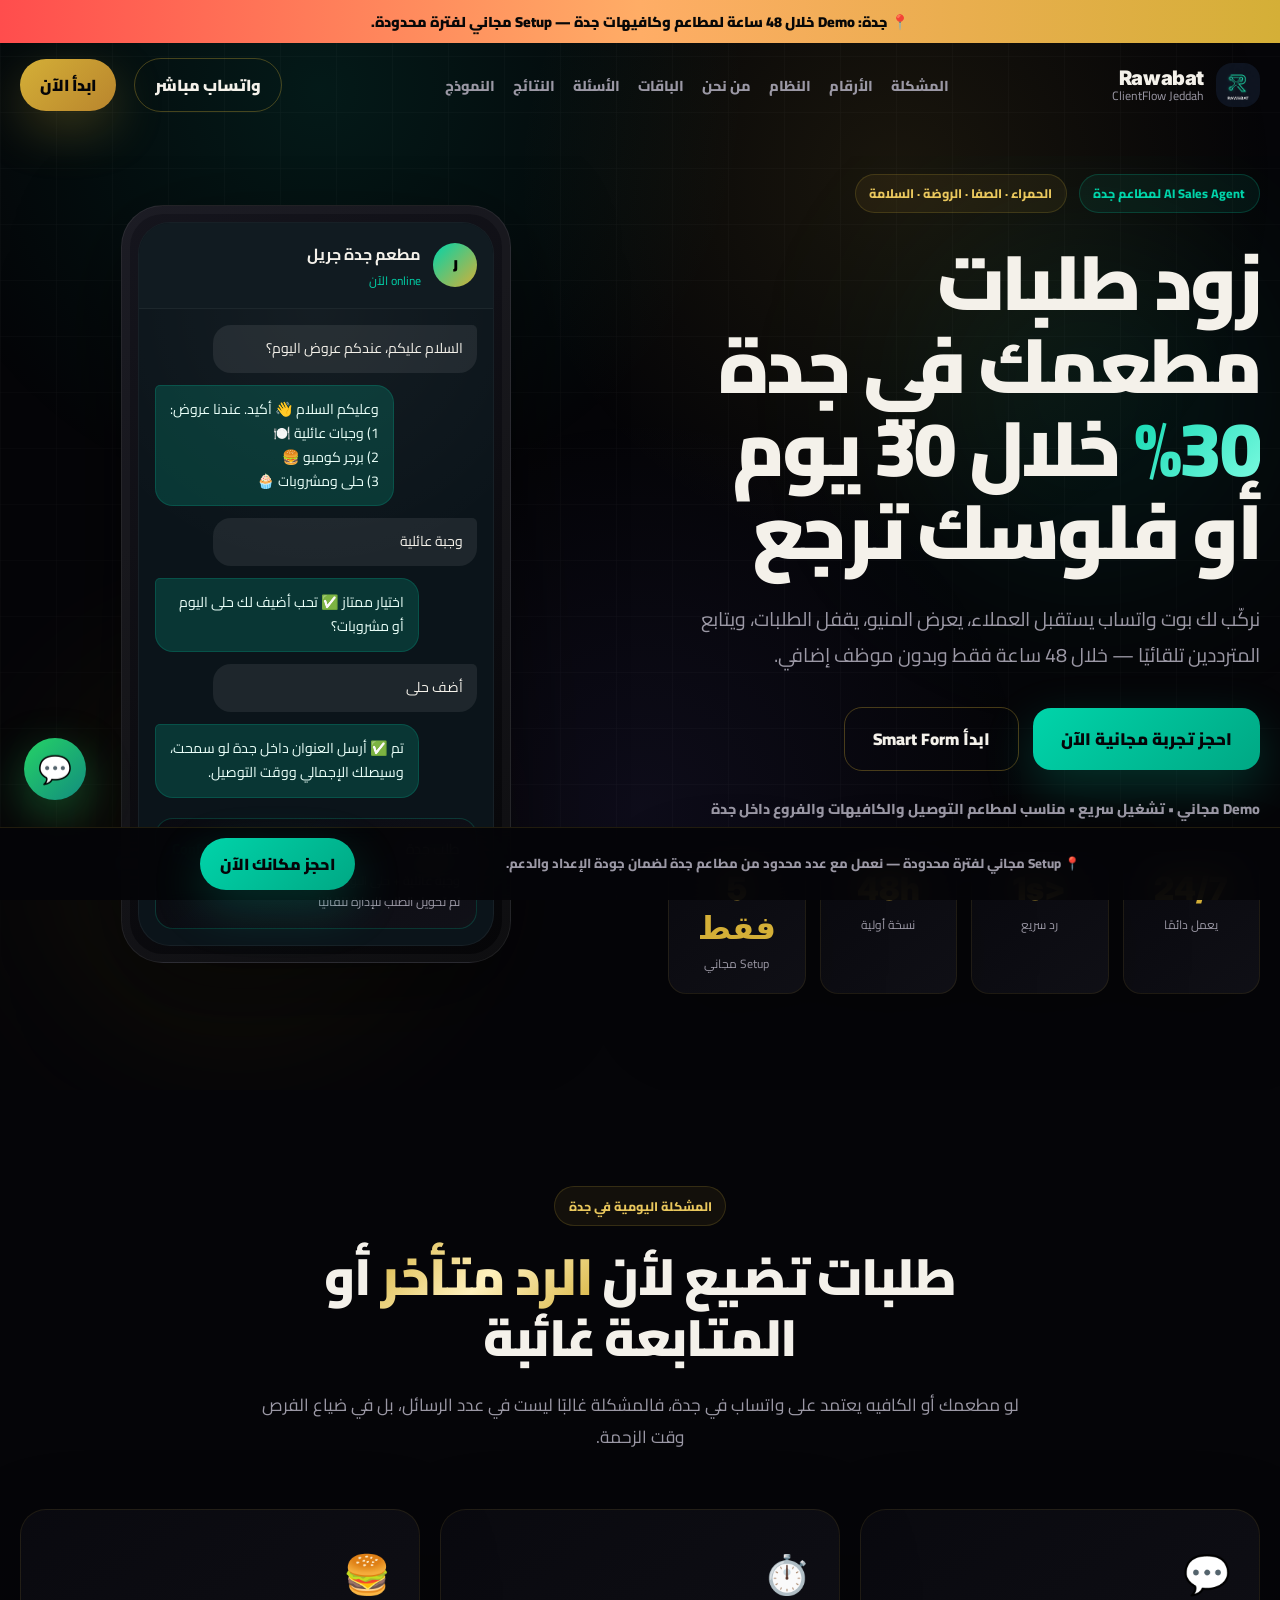
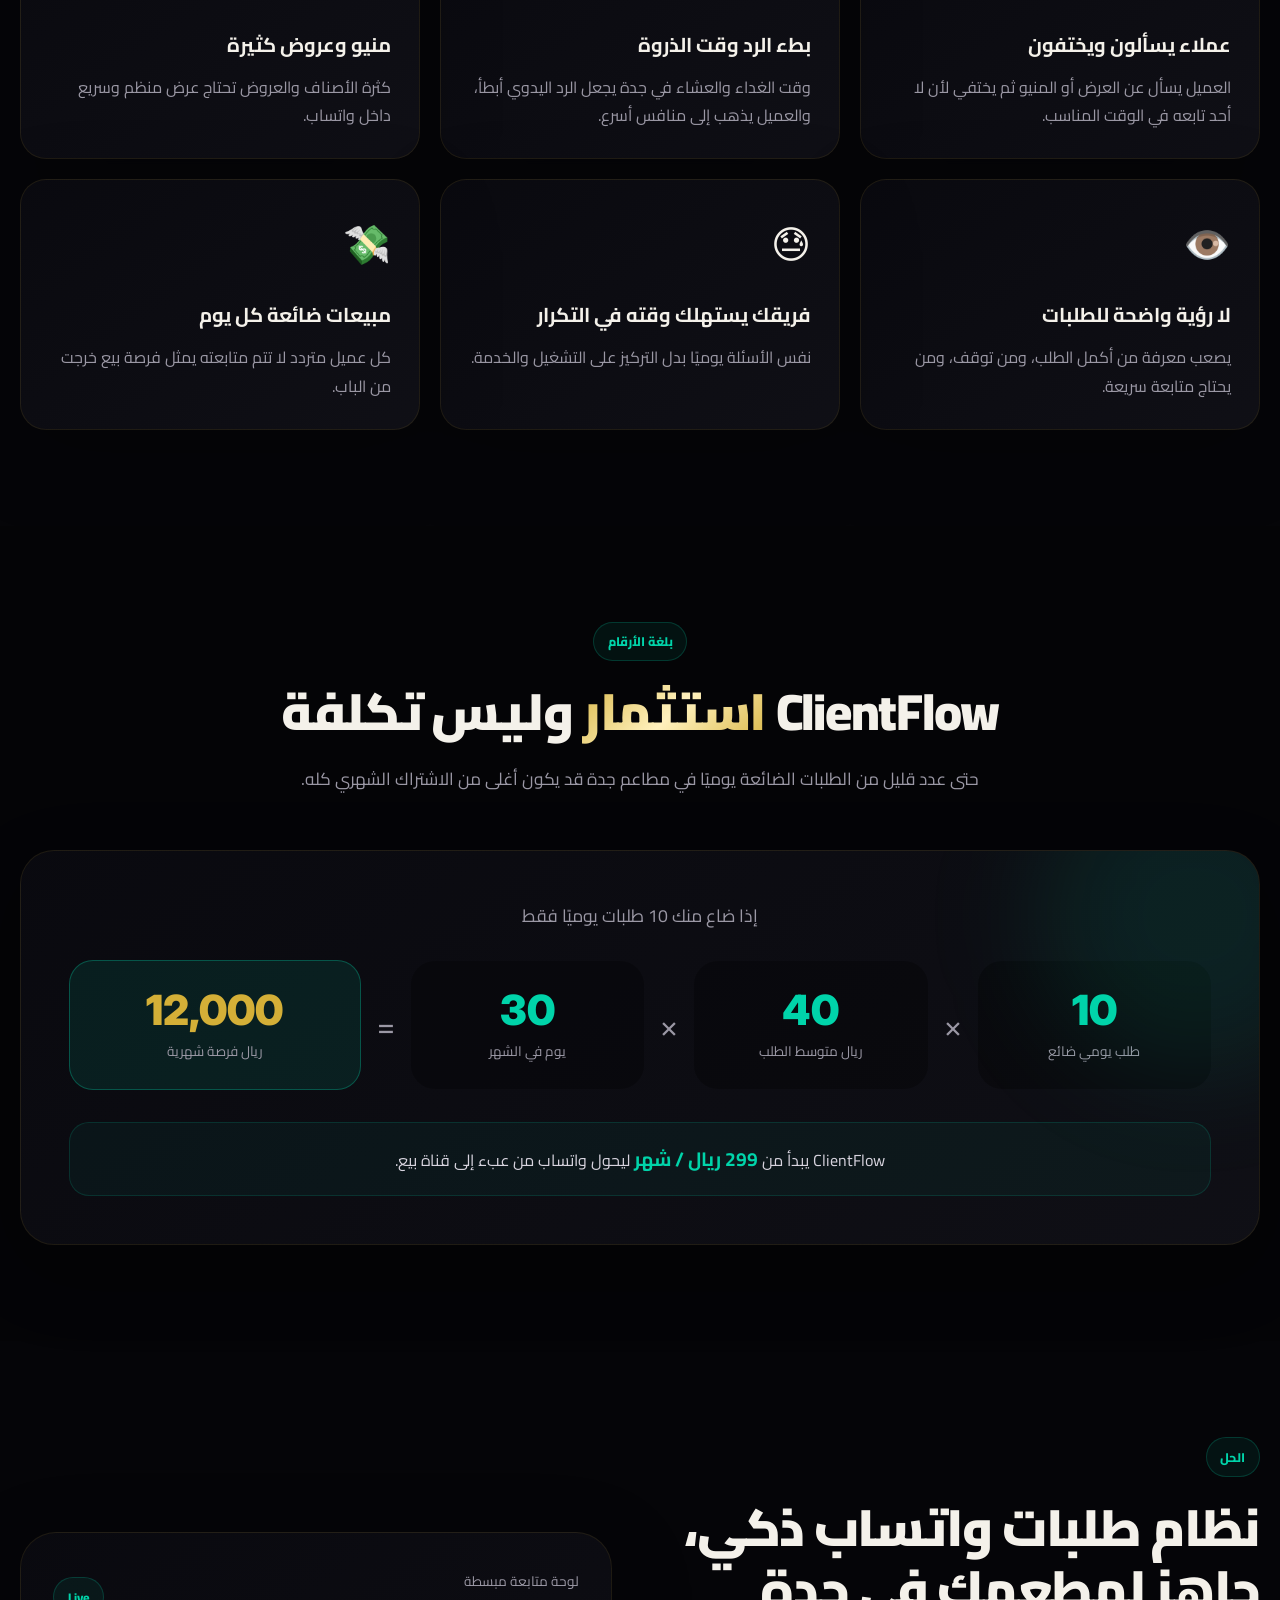
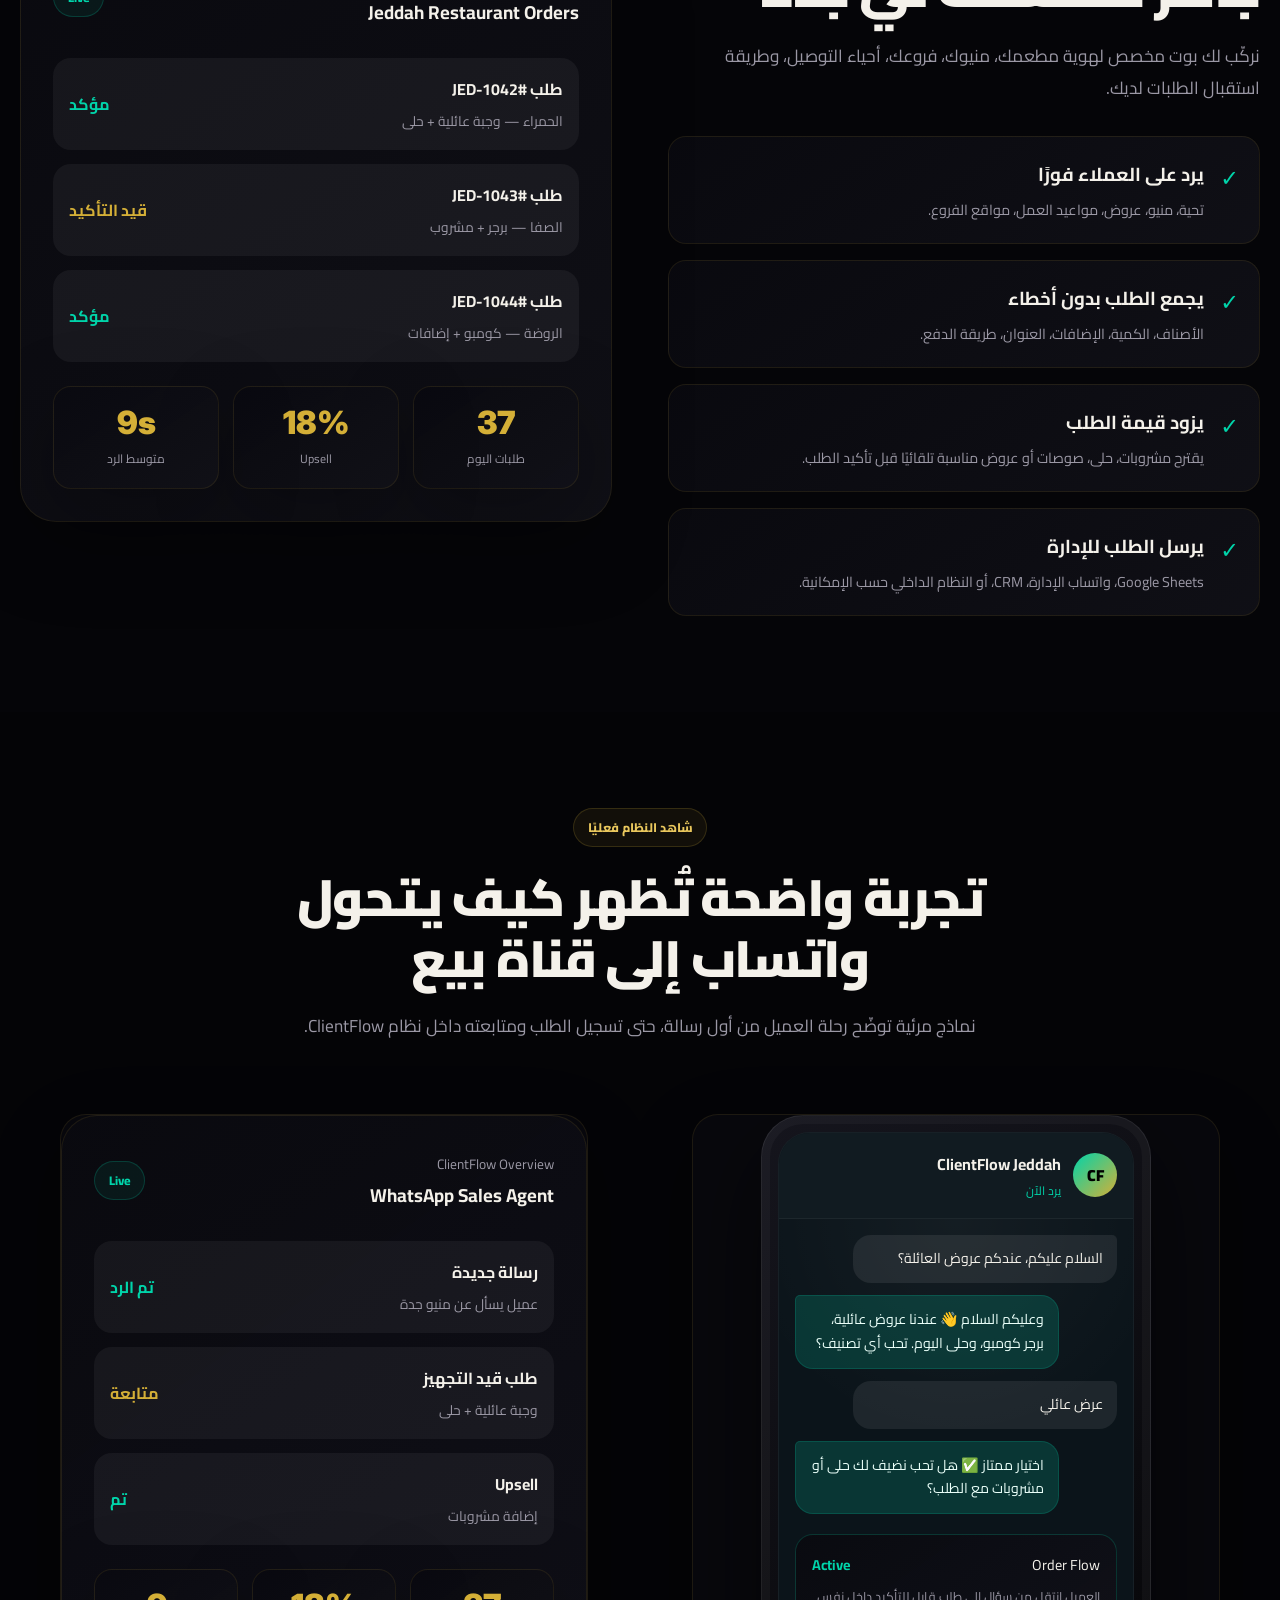
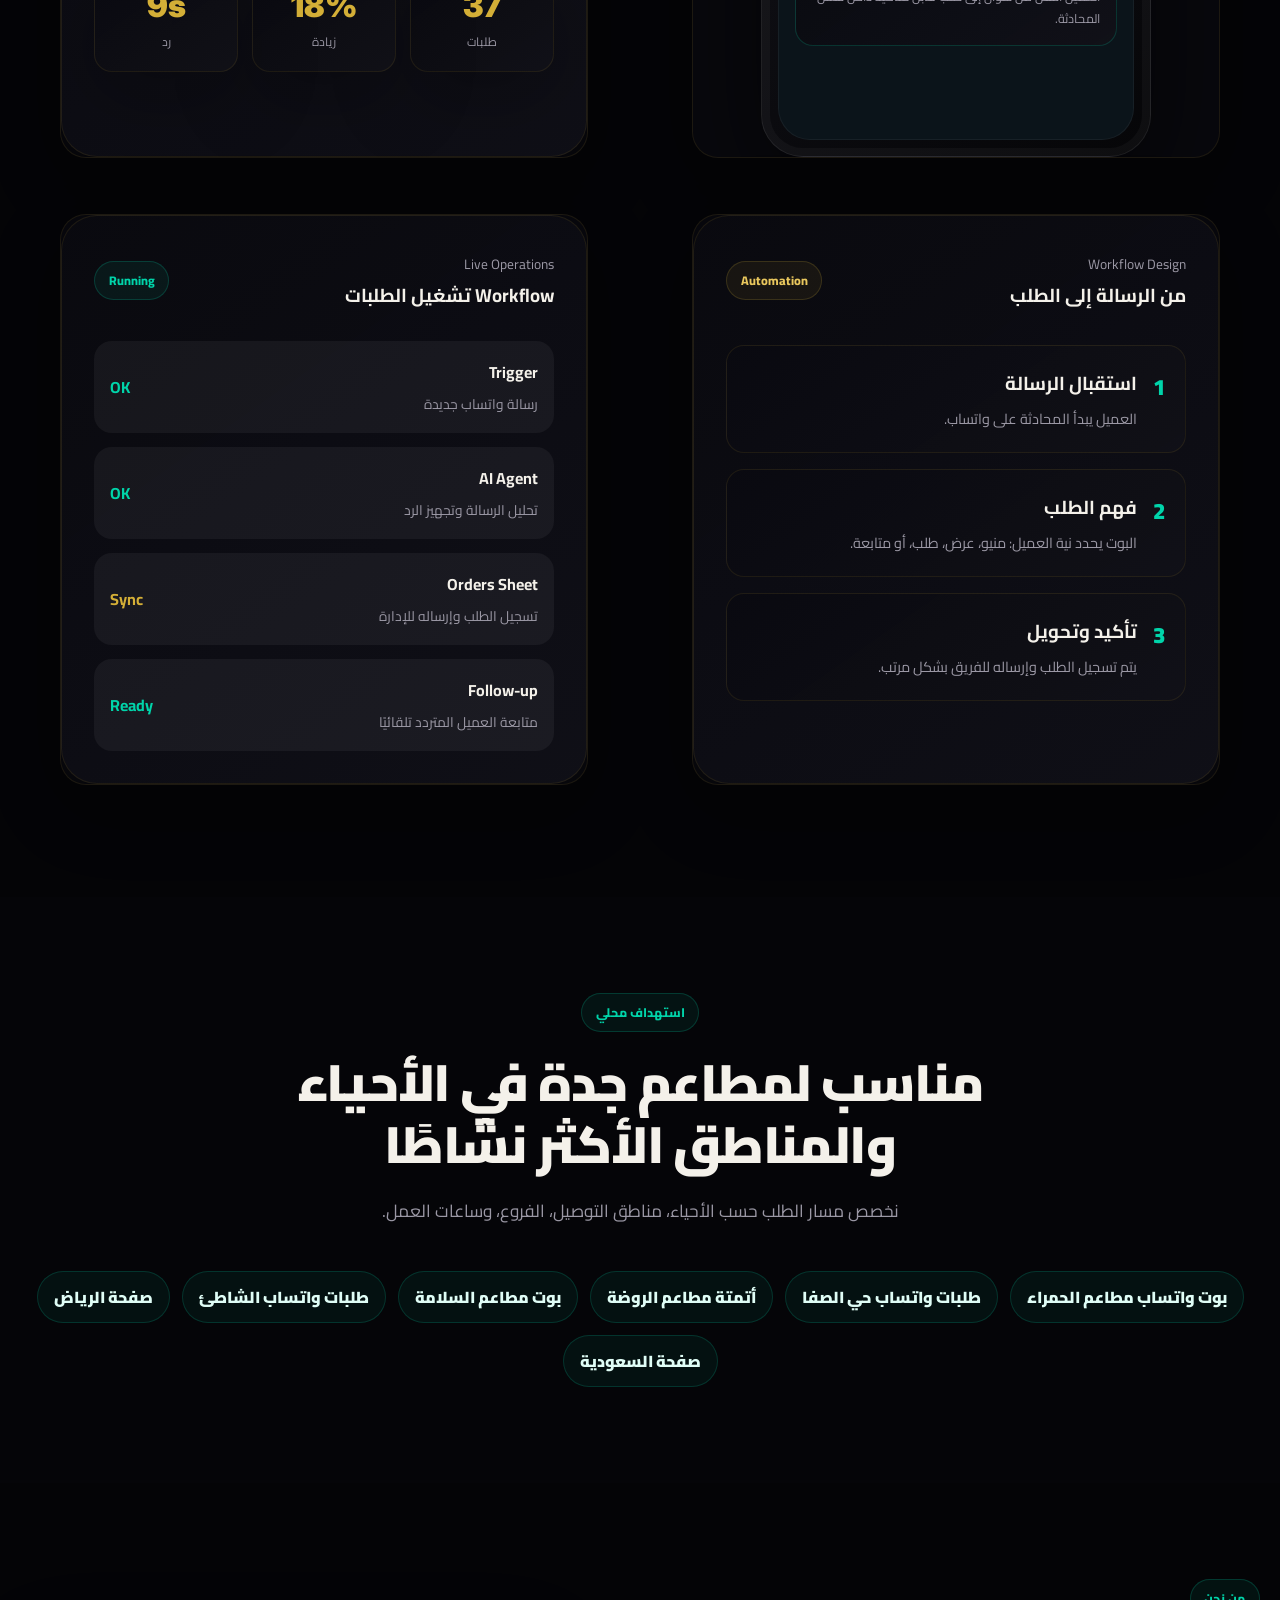
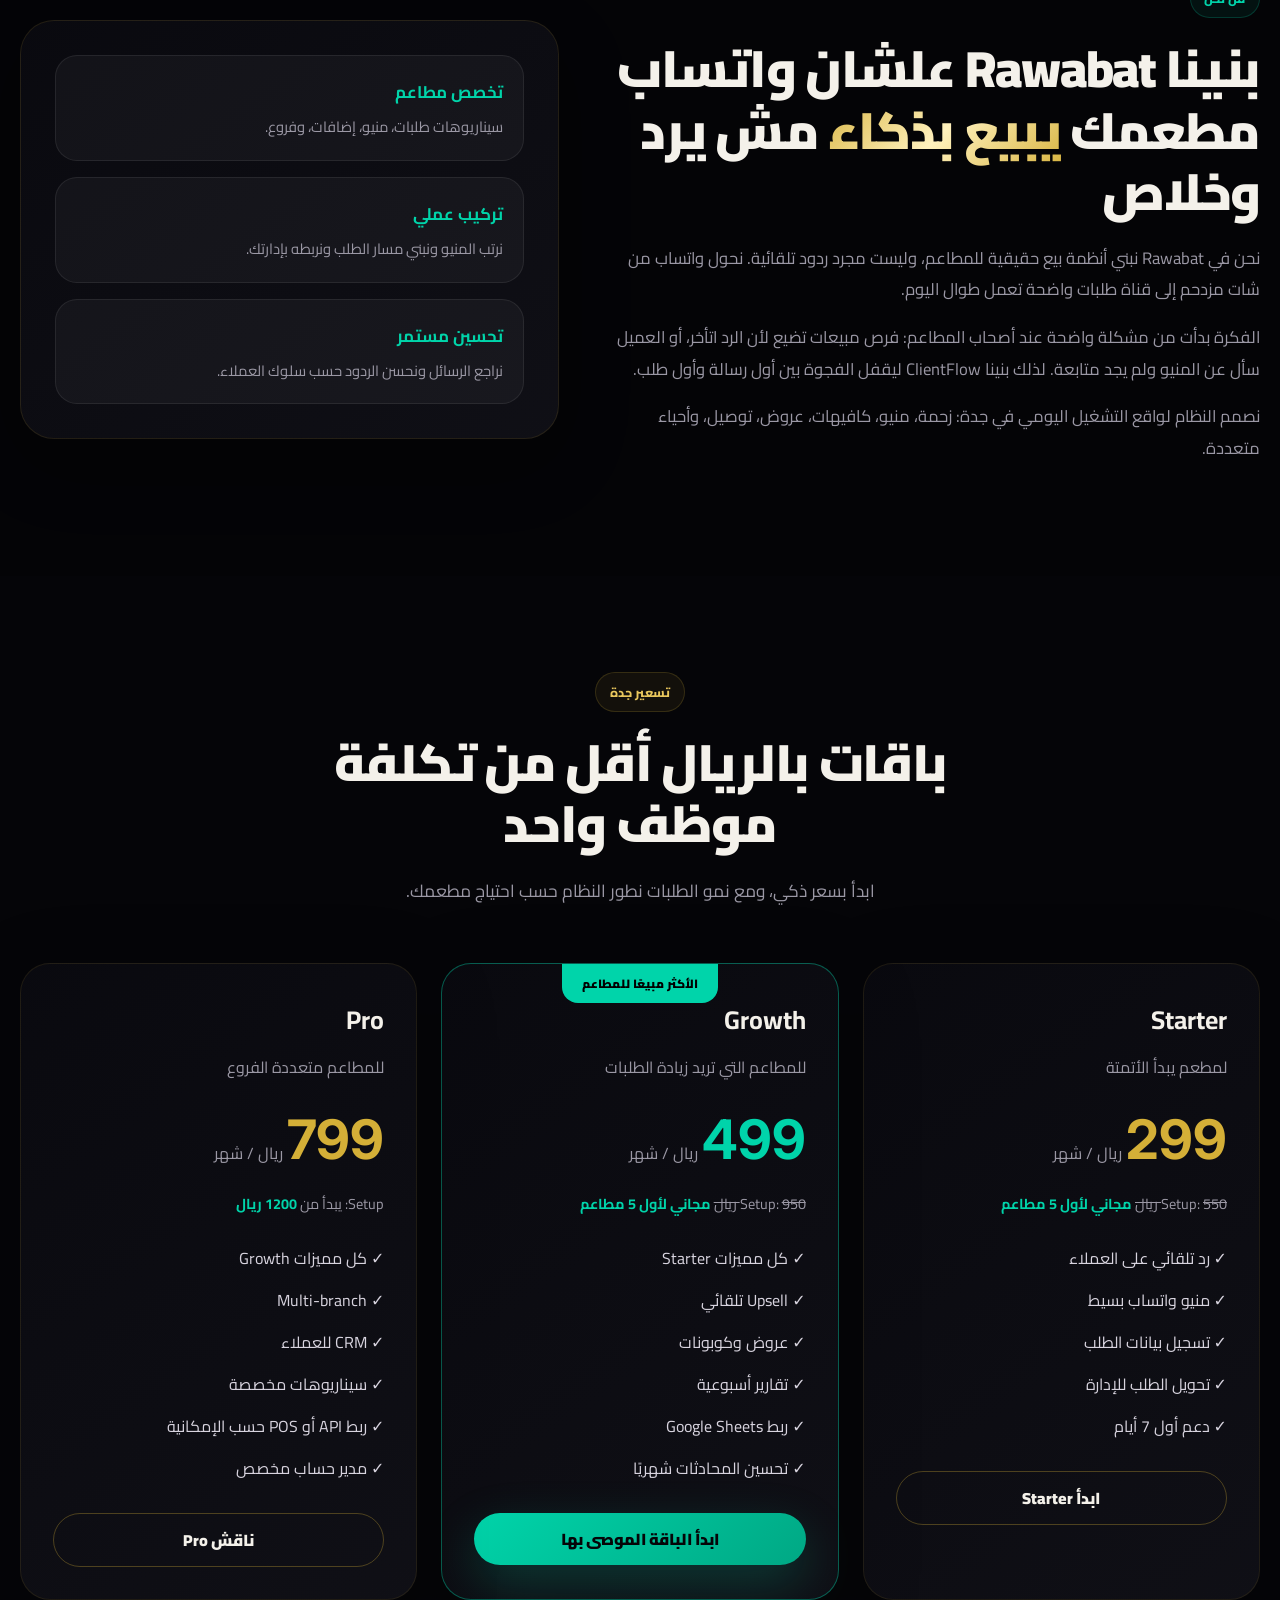
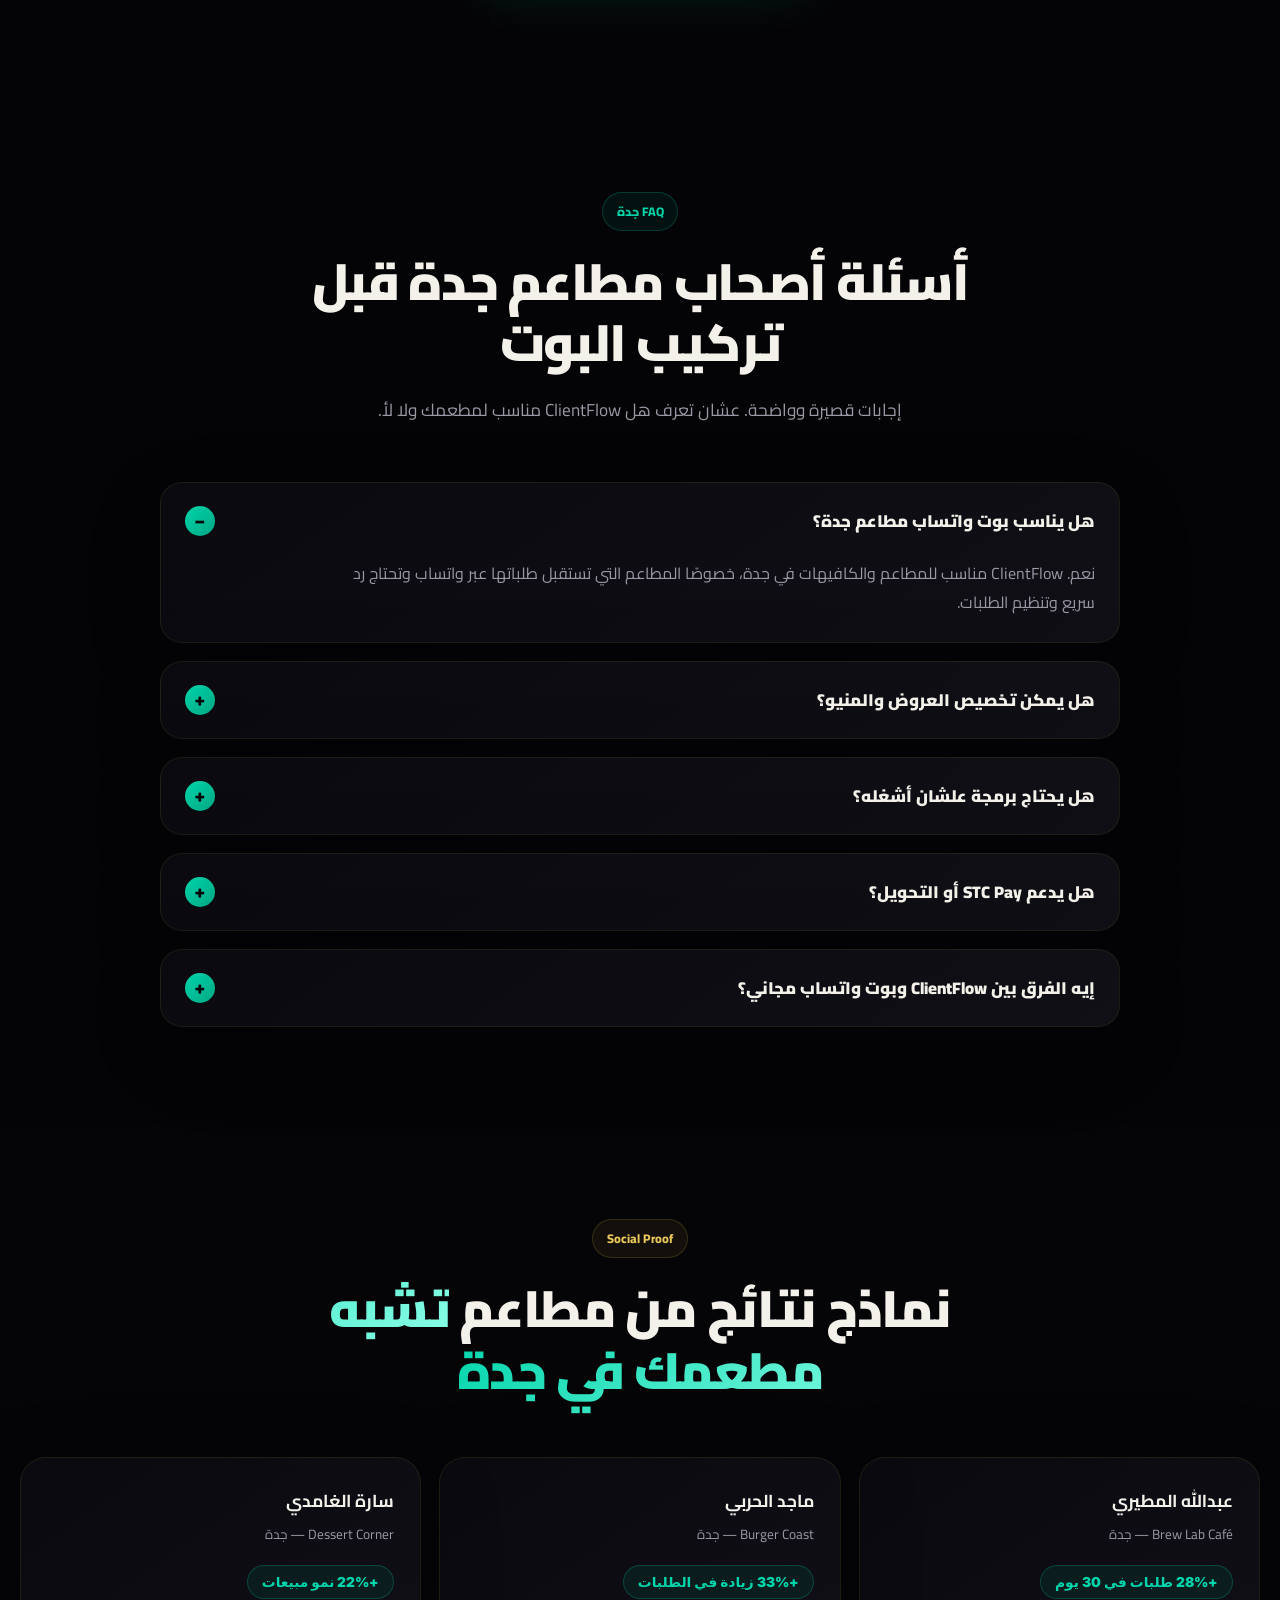
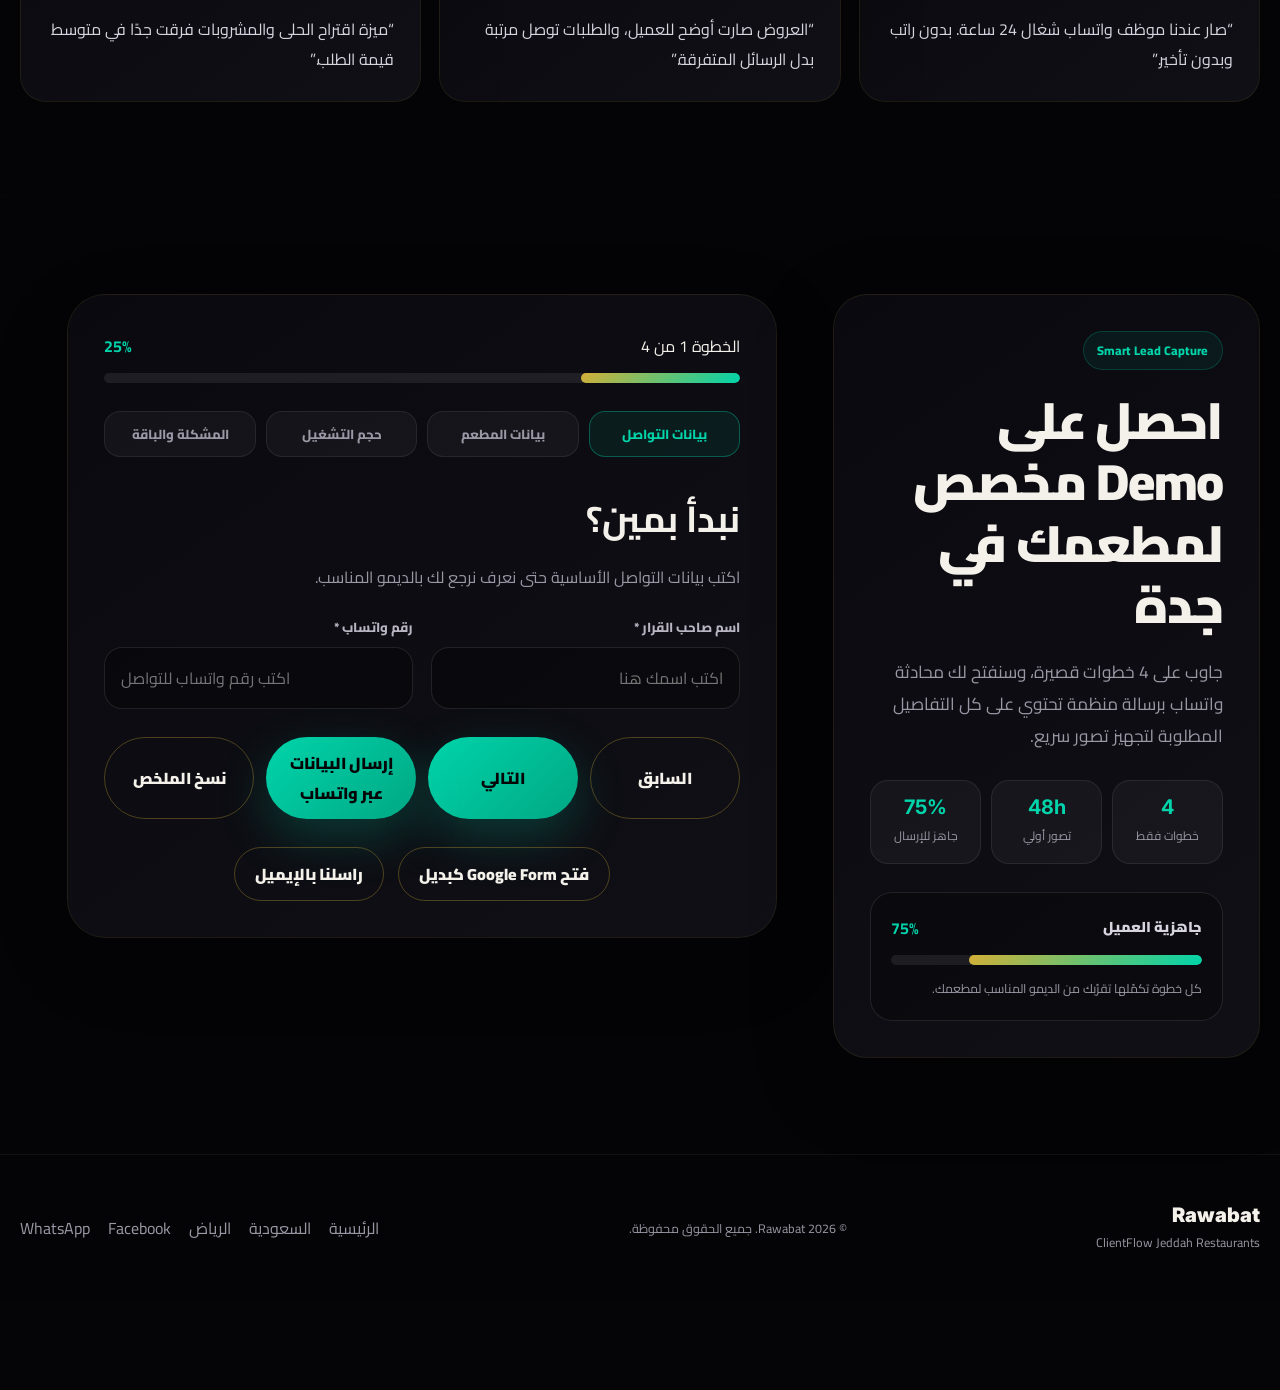
==== commit 409a3f98: "Update index.html" ====
--- a/jeddah-whatsapp-bot/index.html
+++ b/jeddah-whatsapp-bot/index.html
@@ -371,7 +371,7 @@
 </head>
 
 <body>
-  <div class="urgency-bar">📍 جدة: Demo خلال 48 ساعة لمطاعم وكافيهات جدة — Setup مجاني لفترة محدودة لأول 5 مطاعم</div>
+  <div class="urgency-bar">📍 جدة: Demo خلال 48 ساعة لمطاعم وكافيهات جدة — Setup مجاني لفترة محدودة.</div>
   <div class="site-bg" aria-hidden="true"></div>
 
   <nav id="nav" class="site-nav" aria-label="القائمة الرئيسية">
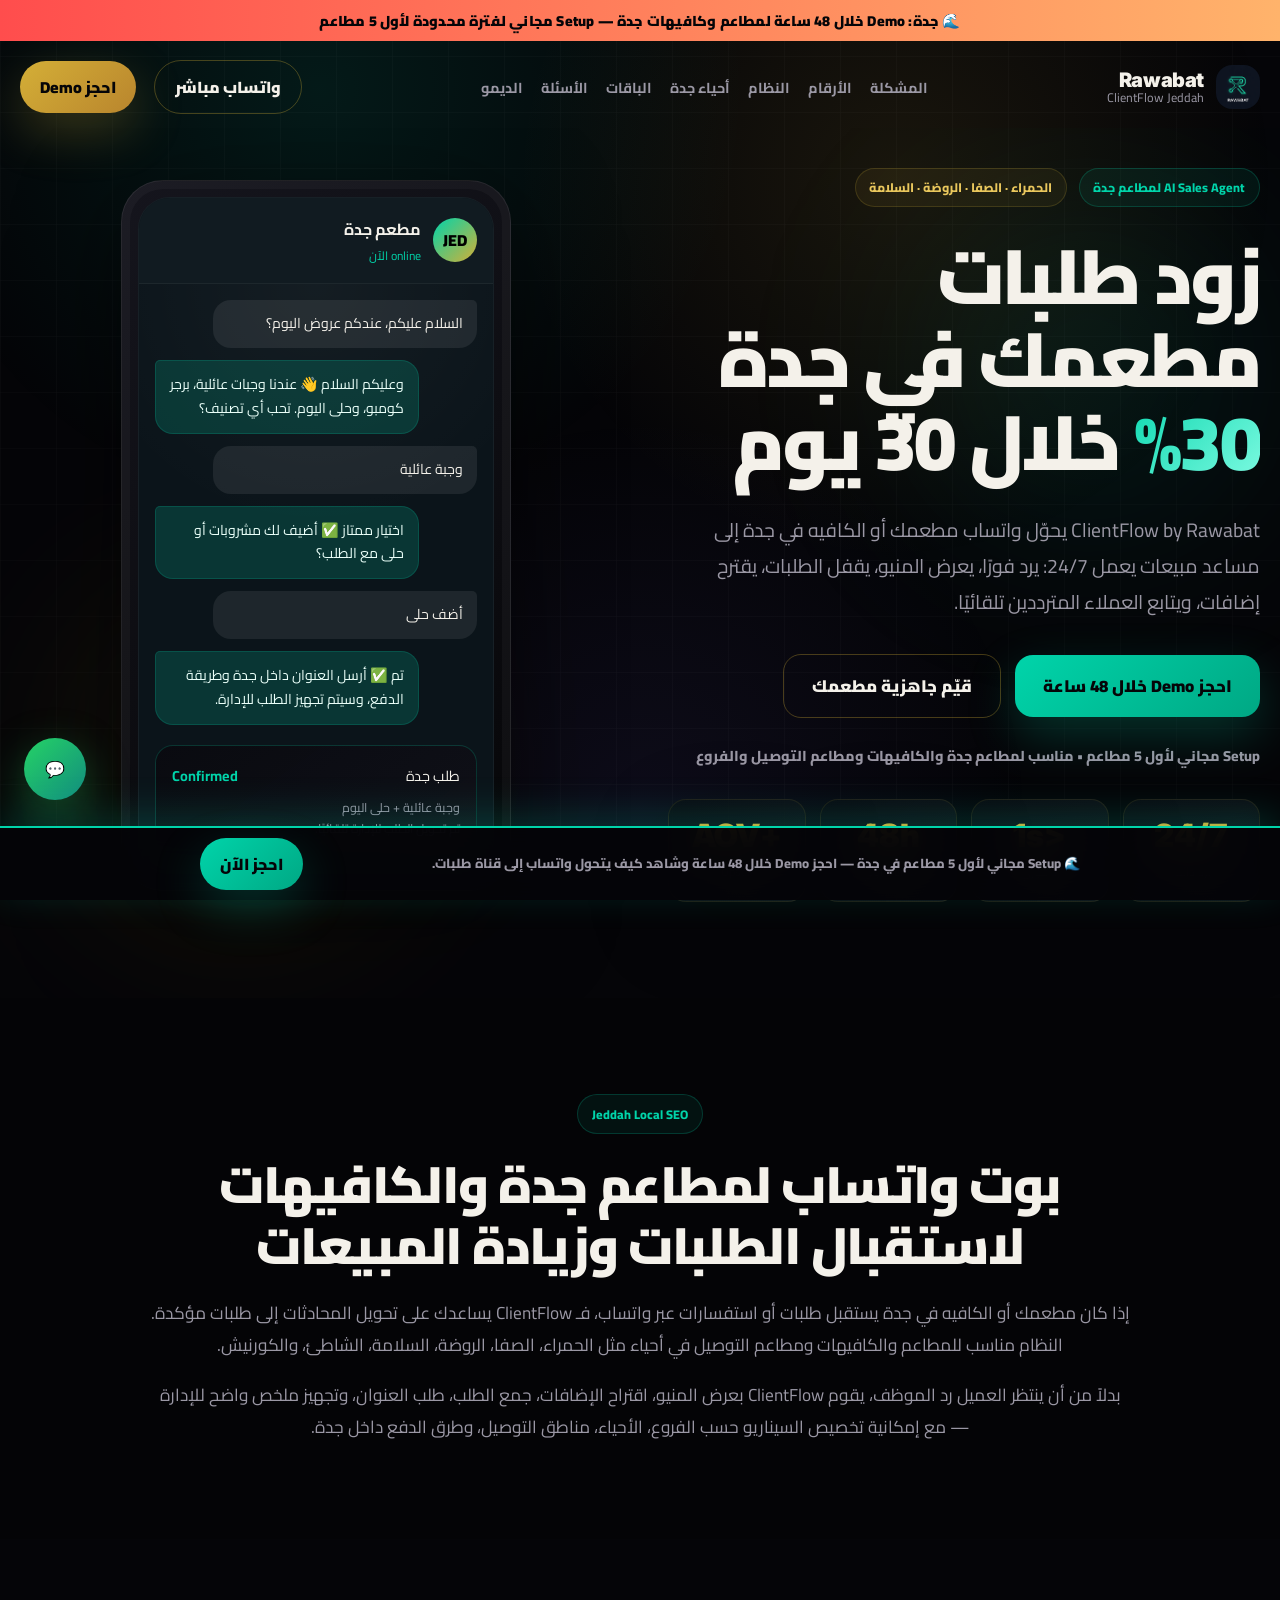
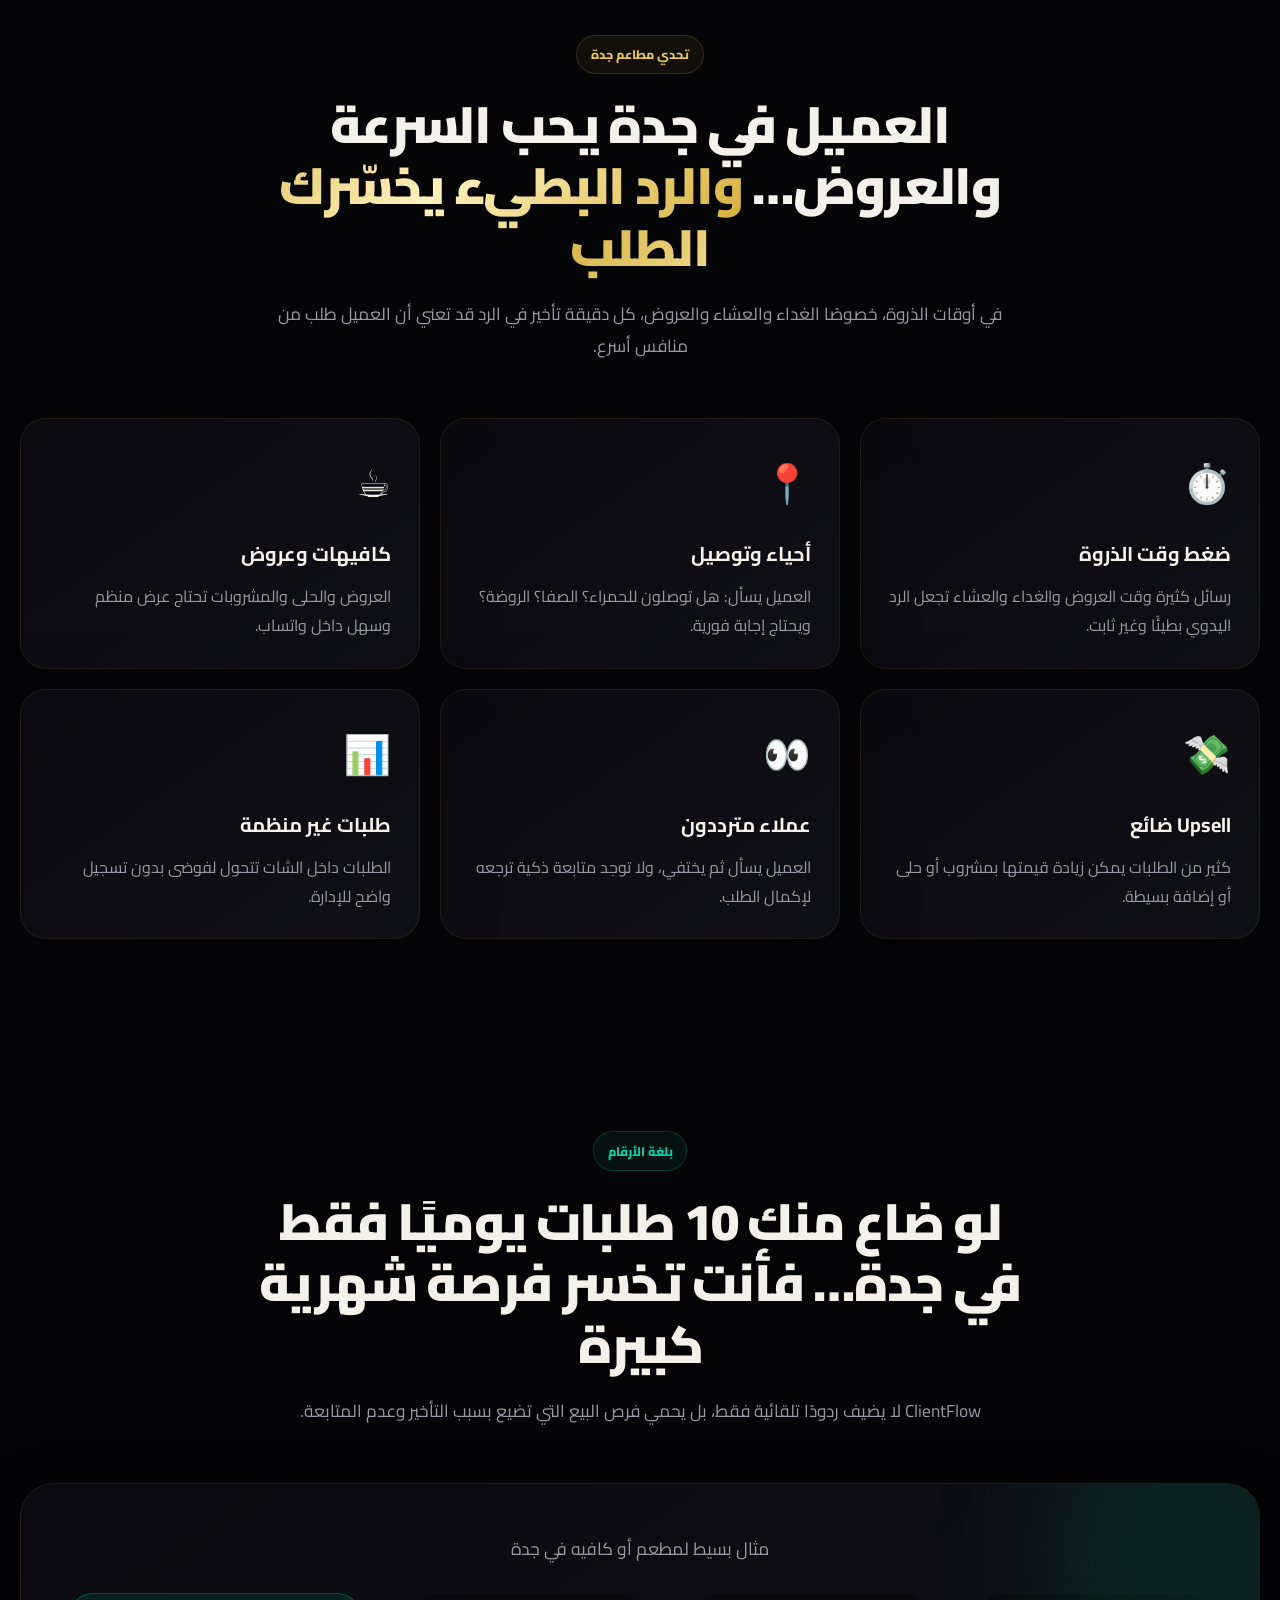
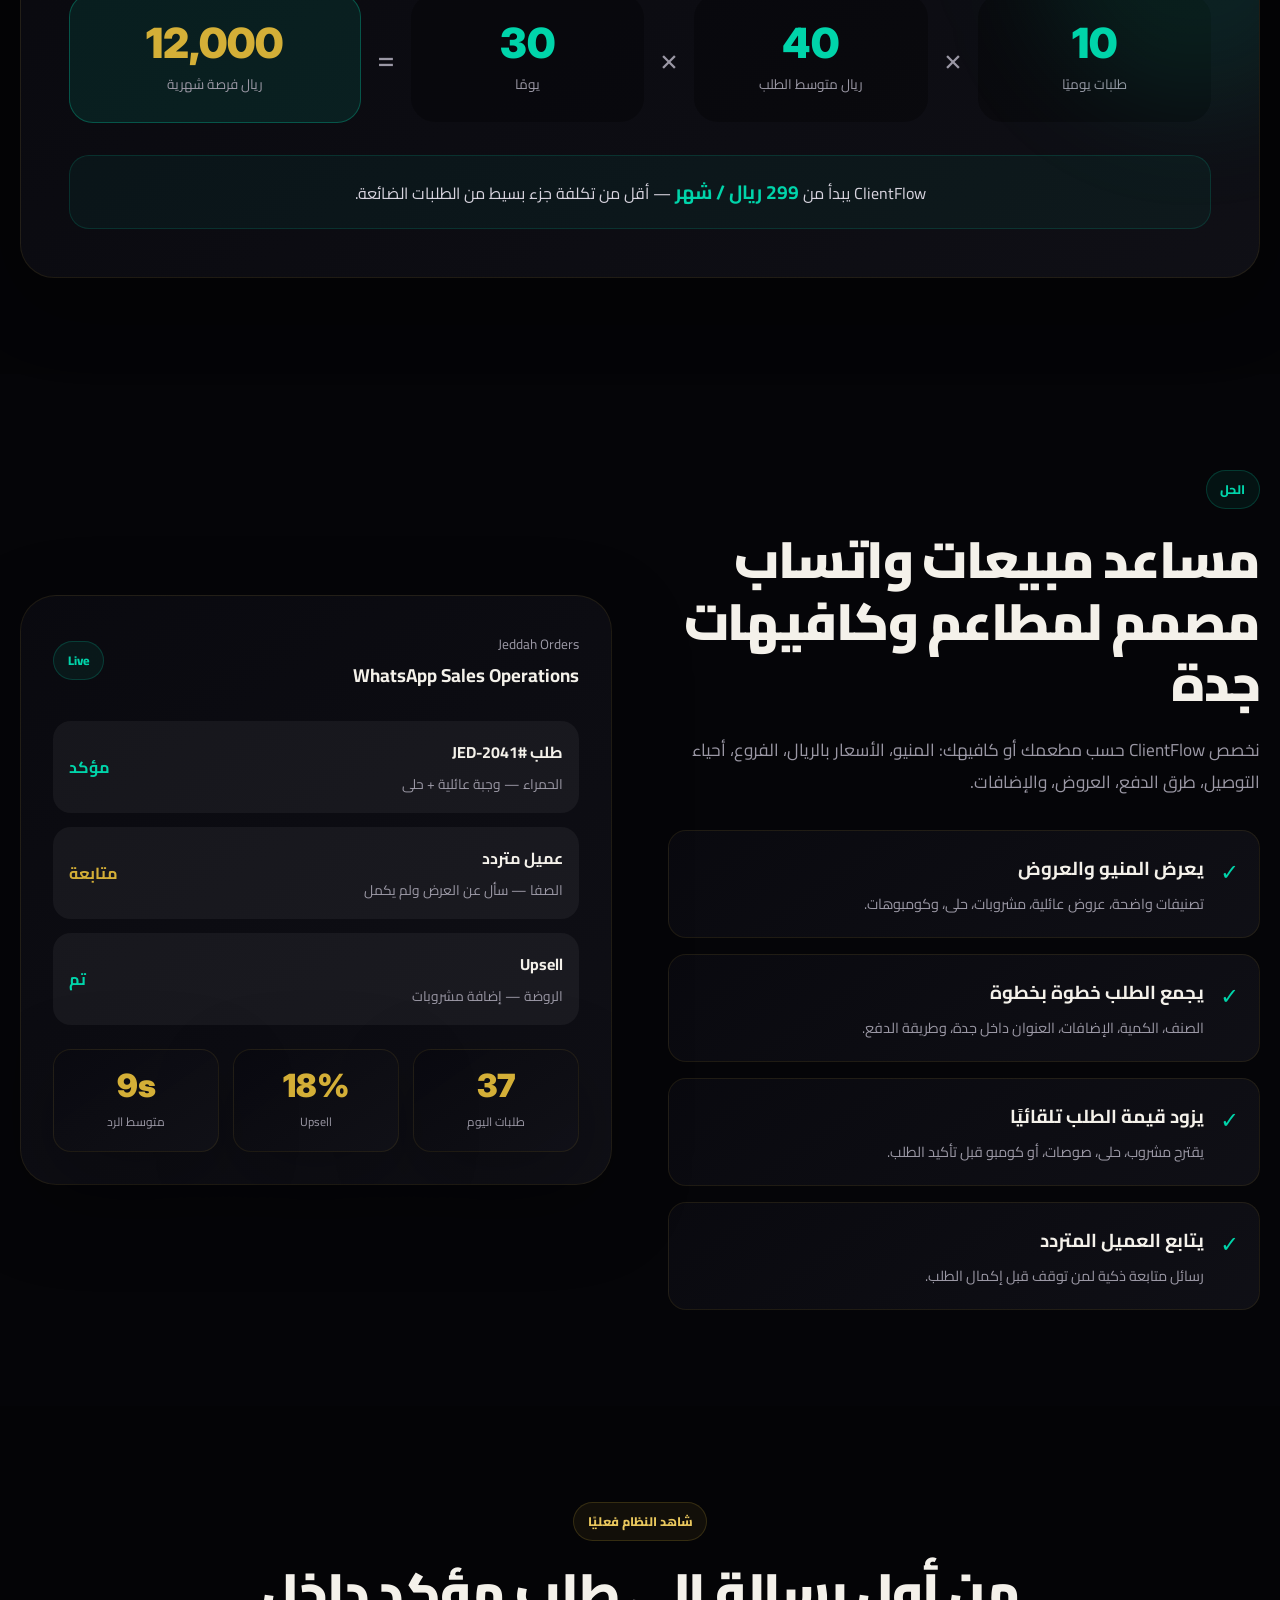
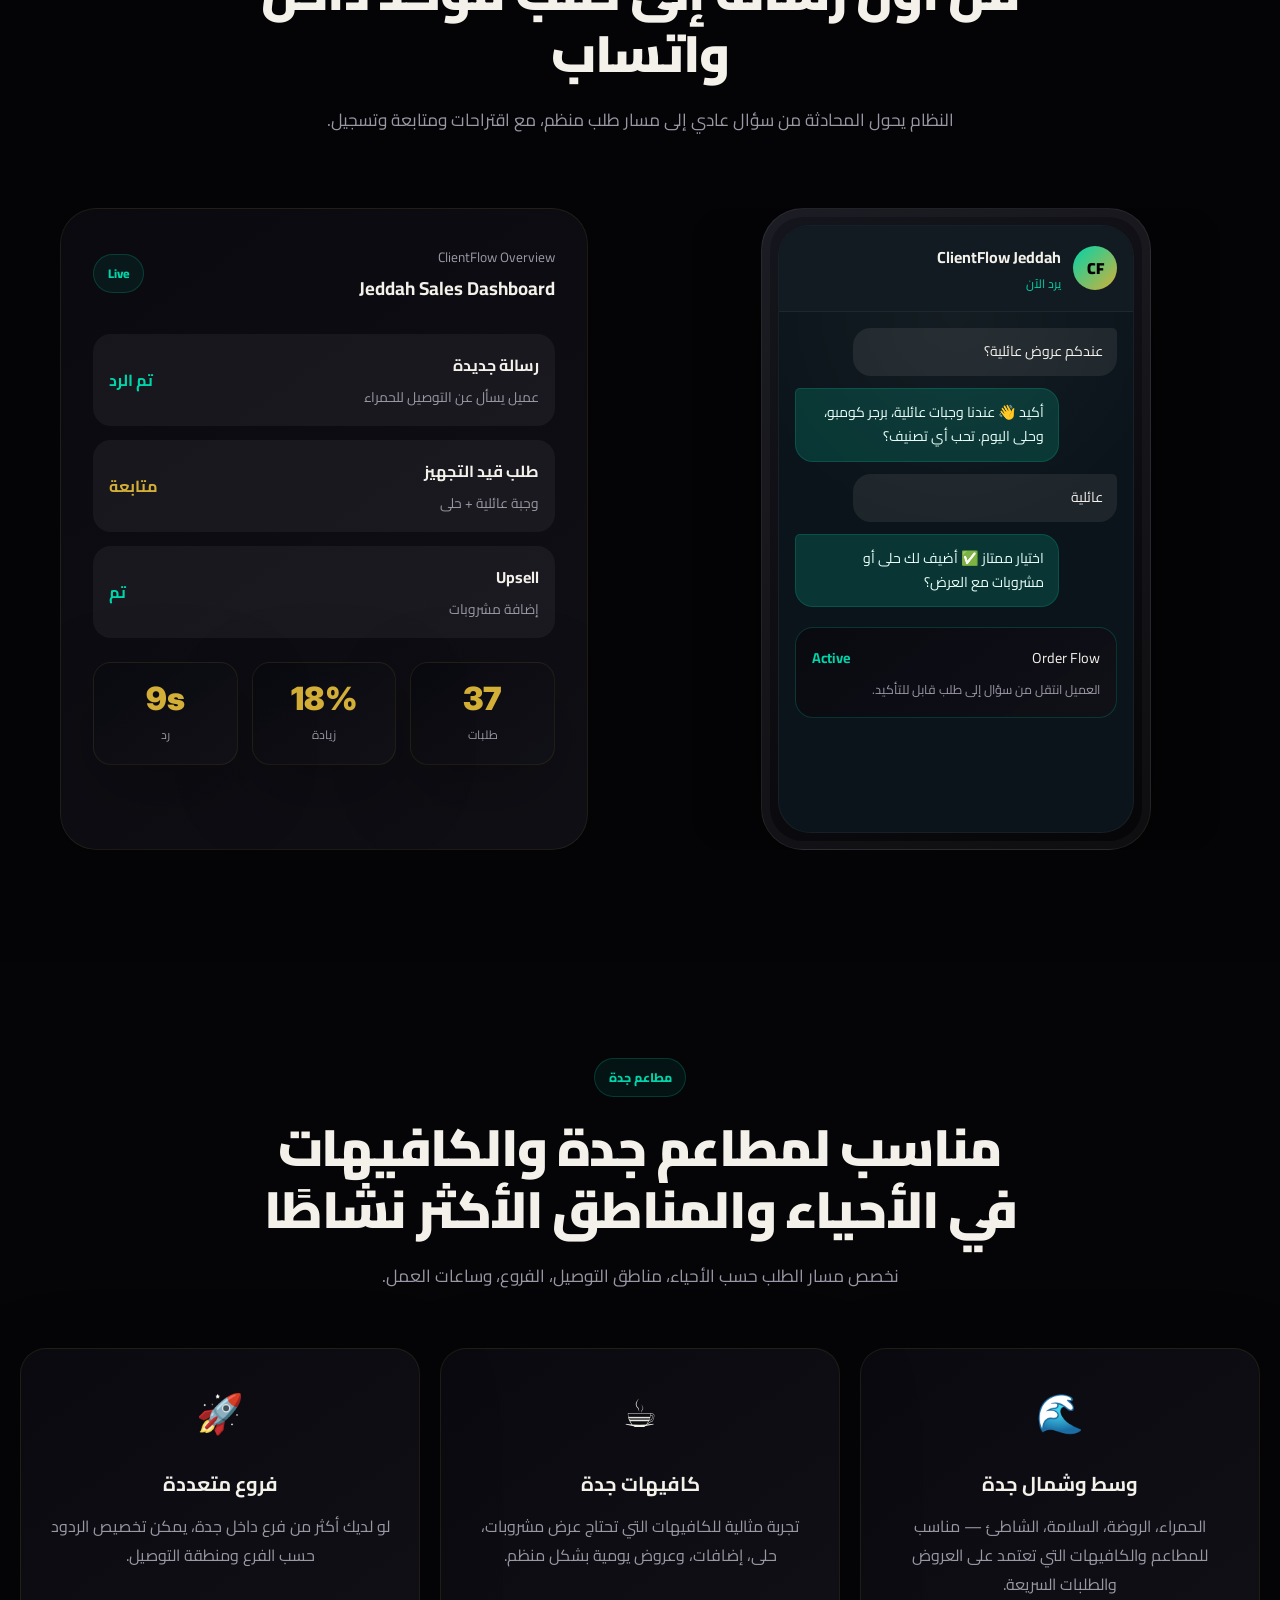
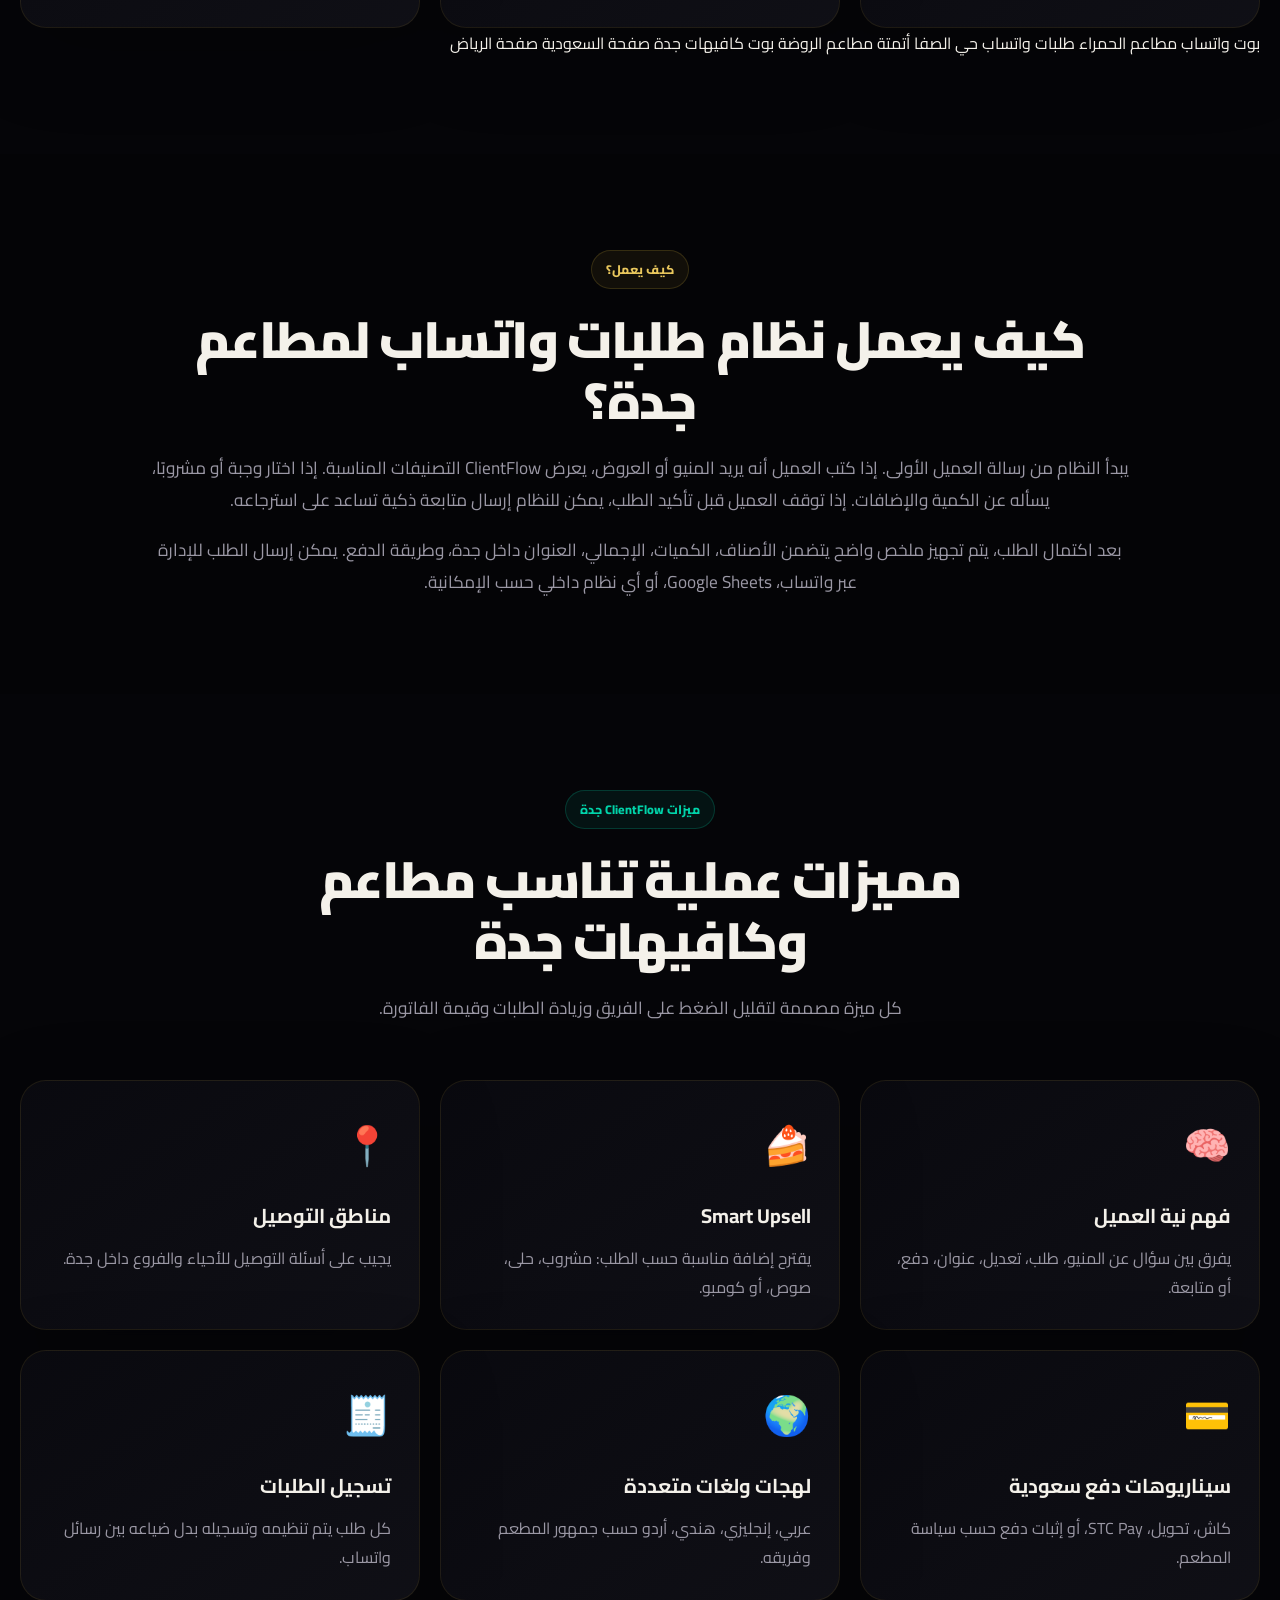
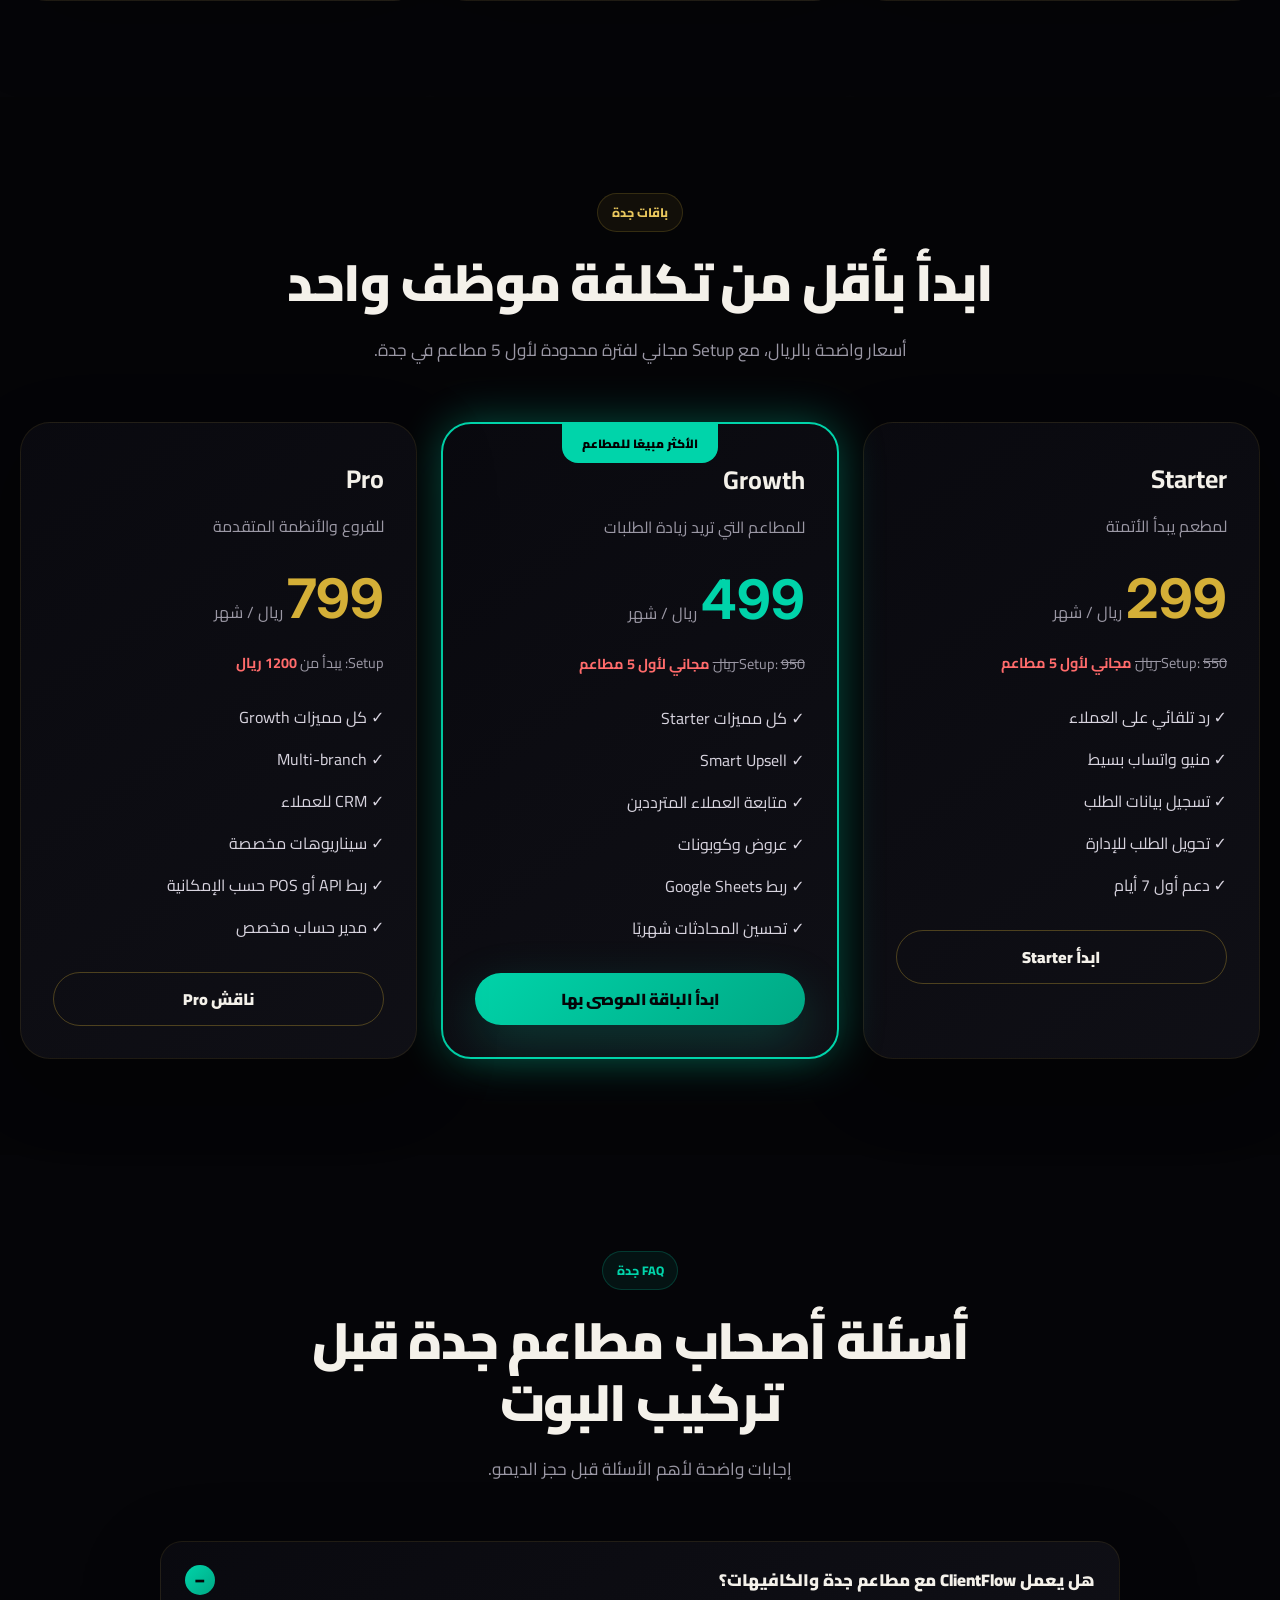
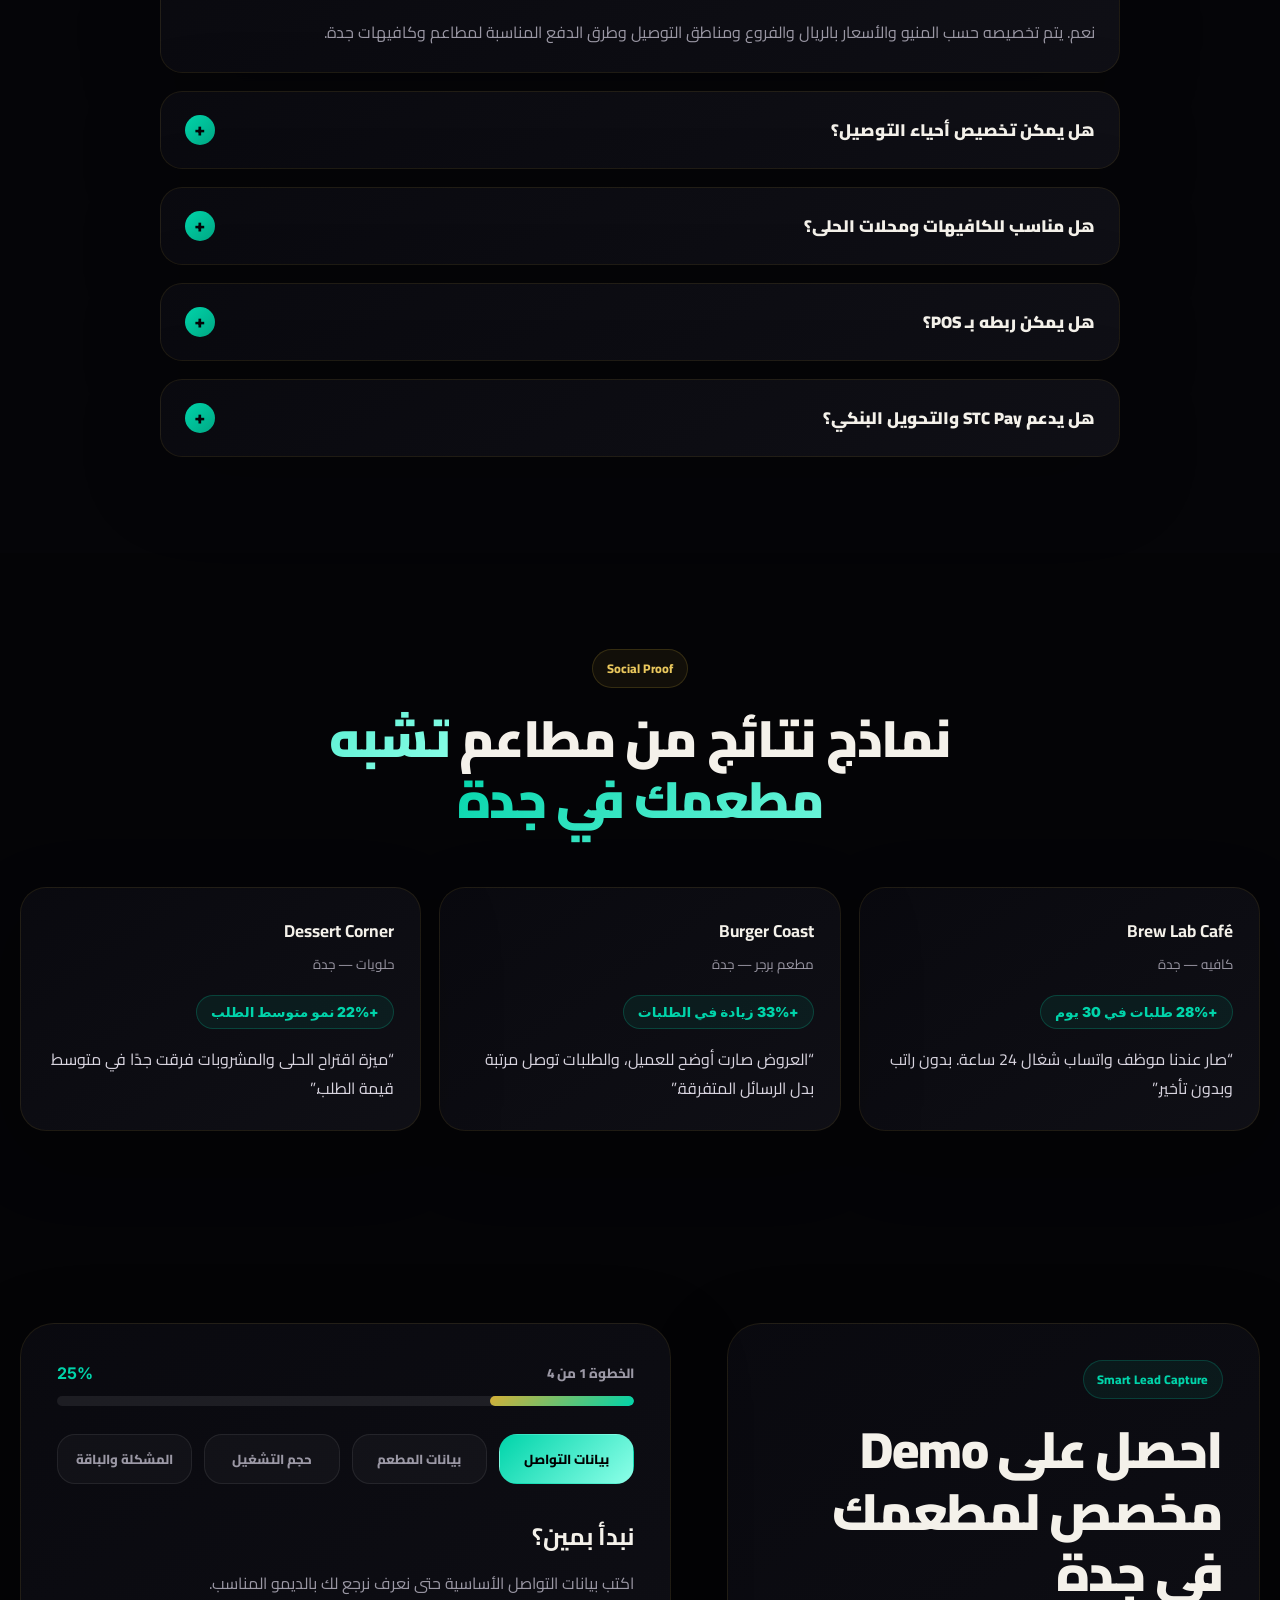
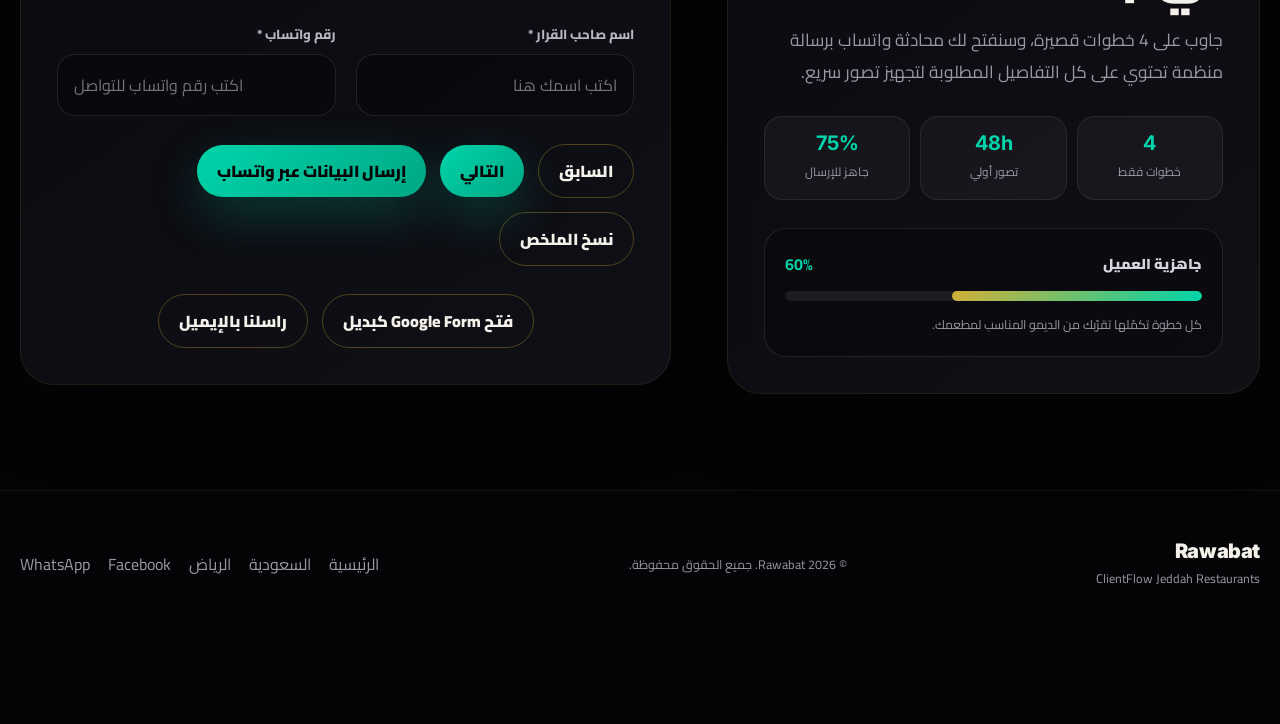
==== commit d590d002: "Update index.html" ====
--- a/jeddah-whatsapp-bot/index.html
+++ b/jeddah-whatsapp-bot/index.html
@@ -6,612 +6,736 @@
   <meta http-equiv="X-UA-Compatible" content="IE=edge" />
 
   <title>بوت واتساب مطاعم جدة | زود طلباتك 30% خلال 30 يوم - Rawabat</title>
-  <meta name="description" content="بوت واتساب لمطاعم جدة والكافيهات يحوّل رسائل العملاء إلى طلبات تلقائية. ClientFlow by Rawabat يرد فورًا، يعرض المنيو، يقترح إضافات، يجمع العنوان، ويتابع العملاء المترددين. احجز Demo خلال 48 ساعة." />
-  <meta name="keywords" content="بوت واتساب مطاعم جدة, نظام طلبات واتساب جدة, واتساب بزنس مطاعم جدة, أتمتة مطاعم جدة, بوت مطاعم جدة, مطاعم جدة واتساب, restaurant whatsapp bot jeddah, whatsapp ordering system jeddah" />
+  <meta name="description" content="بوت واتساب لمطاعم جدة والكافيهات يحوّل رسائل العملاء إلى طلبات تلقائية. ClientFlow by Rawabat يرد فورًا، يعرض المنيو، يستقبل الطلبات، يقترح إضافات، يجمع العنوان، ويتابع العملاء المترددين. احجز Demo خلال 48 ساعة." />
+  <meta name="keywords" content="بوت واتساب مطاعم جدة, بوت واتساب للمطاعم في جدة, نظام طلبات واتساب جدة, واتساب بزنس مطاعم جدة, أتمتة مطاعم جدة, بوت مطاعم جدة, مطاعم جدة واتساب, كافيهات جدة واتساب, restaurant whatsapp bot jeddah, whatsapp ordering system jeddah" />
   <meta name="author" content="Rawabat" />
   <meta name="robots" content="index, follow, max-image-preview:large" />
   <meta name="theme-color" content="#050508" />
+  <meta name="application-name" content="Rawabat ClientFlow Jeddah" />
+  <meta name="apple-mobile-web-app-title" content="ClientFlow Jeddah" />
+
   <link rel="canonical" href="https://getrawabat.com/jeddah-whatsapp-bot/" />
-
+  <link rel="alternate" hreflang="ar-sa" href="https://getrawabat.com/jeddah-whatsapp-bot/" />
+  <link rel="alternate" hreflang="ar-eg" href="https://getrawabat.com/" />
+  <link rel="alternate" hreflang="x-default" href="https://getrawabat.com/" />
+
+  <meta property="fb:app_id" content="1497337685264521" />
   <meta property="og:type" content="website" />
   <meta property="og:url" content="https://getrawabat.com/jeddah-whatsapp-bot/" />
   <meta property="og:title" content="بوت واتساب مطاعم جدة | زود طلباتك تلقائيًا - Rawabat" />
-  <meta property="og:description" content="حوّل واتساب مطعمك في جدة إلى آلة مبيعات تعمل 24/7. رد فوري، استقبال طلبات، Upsell، وتسجيل الطلبات للإدارة." />
+  <meta property="og:description" content="حوّل واتساب مطعمك في جدة إلى آلة مبيعات تعمل 24/7. رد فوري، استقبال طلبات، Upsell، متابعة العملاء، وتسجيل الطلبات للإدارة." />
   <meta property="og:image" content="https://getrawabat.com/og.png" />
   <meta property="og:image:secure_url" content="https://getrawabat.com/og.png" />
+  <meta property="og:image:type" content="image/png" />
   <meta property="og:image:width" content="1200" />
   <meta property="og:image:height" content="630" />
   <meta property="og:image:alt" content="ClientFlow by Rawabat - بوت واتساب لمطاعم جدة" />
   <meta property="og:site_name" content="Rawabat" />
   <meta property="og:locale" content="ar_SA" />
-
   <meta property="article:author" content="Rawabat" />
   <meta property="article:published_time" content="2026-05-06T08:00:00+03:00" />
+  <meta property="article:modified_time" content="2026-05-07T08:00:00+03:00" />
 
   <meta name="twitter:card" content="summary_large_image" />
-  <meta name="twitter:title" content="بوت واتساب مطاعم جدة - Rawabat" />
-  <meta name="twitter:description" content="ClientFlow يحوّل واتساب مطعمك في جدة إلى نظام طلبات ذكي يعمل 24/7." />
+  <meta name="twitter:title" content="بوت واتساب مطاعم جدة | زود طلباتك تلقائيًا - Rawabat" />
+  <meta name="twitter:description" content="حوّل واتساب مطعمك في جدة إلى آلة مبيعات تعمل 24/7. رد فوري، استقبال طلبات، Upsell، متابعة العملاء، وتسجيل الطلبات للإدارة." />
   <meta name="twitter:image" content="https://getrawabat.com/og.png" />
 
-  <link rel="icon" type="image/jpeg" href="../logo.jpeg" />
+  <link rel="icon" type="image/jpeg" href="/logo.jpeg" />
+  <link rel="manifest" href="/site.webmanifest" />
+  <link rel="preload" as="image" href="/og.png" />
   <link rel="preconnect" href="https://fonts.googleapis.com" />
   <link rel="preconnect" href="https://fonts.gstatic.com" crossorigin />
   <link href="https://fonts.googleapis.com/css2?family=Cairo:wght@300;400;500;600;700;800;900&family=Inter:wght@400;600;700;800;900&display=swap" rel="stylesheet" />
-
-  <style>
-    :root {
-      --bg: #050508;
-      --card: #0a0a10;
-      --surface: #111118;
-      --text: #f4f1ea;
-      --muted: #9b98a5;
-      --muted2: #7f7b89;
-      --gold: #d4af37;
-      --gold2: #fff1bd;
-      --teal: #00d4aa;
-      --teal2: #00a884;
-      --danger: #ff9b9b;
-      --border: rgba(212, 175, 55, .12);
-      --border-strong: rgba(212, 175, 55, .32);
-      --shadow-card: 0 24px 80px rgba(0,0,0,.25);
-      --shadow-teal: 0 18px 50px rgba(0,212,170,.22);
-      --shadow-gold: 0 18px 50px rgba(212,175,55,.25);
-      --radius: 24px;
-      --container: 1280px;
-      --font-main: "Cairo", system-ui, sans-serif;
-      --font-latin: "Inter", system-ui, sans-serif;
-    }
-
-    * { box-sizing: border-box; }
-    html { scroll-behavior: smooth; }
-    body {
-      margin: 0;
-      background: var(--bg);
-      color: var(--text);
-      font-family: var(--font-main);
-      overflow-x: hidden;
-      padding-bottom: 88px;
-      -webkit-font-smoothing: antialiased;
-      text-rendering: optimizeLegibility;
-    }
-    a { color: inherit; text-decoration: none; }
-    img, svg { display: block; max-width: 100%; }
-    button, input, select, textarea { font: inherit; }
-    button { cursor: pointer; }
-    h1, h2, h3, p { margin: 0; }
-    ul { list-style: none; margin: 0; padding: 0; }
-    ::selection { background: rgba(212,175,55,.35); color: #fff; }
-
-    .urgency-bar { position: fixed; top: 0; inset-inline: 0; z-index: 90; min-height: 38px; display: grid; place-items: center; text-align: center; padding: 8px 16px; color: #080808; font-weight: 900; font-size: .9rem; background: linear-gradient(90deg, #ff4d4d, #ffad66, #d4af37); }
-    .container { width: min(var(--container), calc(100% - 40px)); margin: 0 auto; }
-    .section { padding: 96px 0; }
-    .section--muted, .section--lead-form { background: rgba(0,0,0,.20); }
-    .main-content { padding-top: 156px; }
-
-    .site-bg { position: fixed; inset: 0; z-index: -10; pointer-events: none; }
-    .site-bg::before { content: ""; position: absolute; inset: 0; background: radial-gradient(circle at 25% 10%, rgba(0,212,170,.10), transparent 34%), radial-gradient(circle at 70% 20%, rgba(212,175,55,.10), transparent 33%), radial-gradient(circle at 50% 90%, rgba(123,104,238,.08), transparent 38%); }
-    .site-bg::after { content: ""; position: absolute; inset: 0; opacity: .035; background-image: linear-gradient(rgba(255,255,255,.6) 1px, transparent 1px), linear-gradient(90deg, rgba(255,255,255,.6) 1px, transparent 1px); background-size: 56px 56px; }
-
-    .site-nav { position: fixed; top: 38px; inset-inline: 0; z-index: 50; padding: 20px 0; transition: .3s ease; }
-    .site-nav.is-scrolled { padding: 12px 0; background: rgba(10,10,16,.84); border-bottom: 1px solid var(--border); backdrop-filter: blur(20px); -webkit-backdrop-filter: blur(20px); }
-    .nav__inner { display: flex; justify-content: space-between; align-items: center; gap: 18px; }
-    .brand { display: inline-flex; align-items: center; gap: 12px; min-width: max-content; }
-    .brand__logo-wrap { width: 44px; height: 44px; border-radius: 16px; overflow: hidden; display: grid; place-items: center; background: linear-gradient(135deg, var(--teal), var(--gold)); }
-    .brand__logo { width: 100%; height: 100%; object-fit: cover; }
-    .brand__text { display: grid; line-height: 1.1; }
-    .brand__name { font-family: var(--font-latin); font-weight: 900; font-size: 1.25rem; letter-spacing: -.02em; }
-    .brand__subtitle { color: var(--muted); font-size: .76rem; }
-    .nav__links, .nav__actions { display: flex; align-items: center; gap: 18px; }
-    .nav__links { color: var(--muted); font-size: .9rem; font-weight: 800; }
-    .nav__links a:hover { color: var(--gold); }
-
-    .btn { display: inline-flex; justify-content: center; align-items: center; gap: 8px; min-height: 46px; padding: 11px 20px; border-radius: 999px; border: 0; font-weight: 900; text-align: center; transition: .25s ease; }
-    .btn:hover { transform: translateY(-2px); }
-    .btn--large { min-height: 58px; padding: 15px 28px; border-radius: 18px; font-size: 1.05rem; }
-    .btn--full { width: 100%; }
-    .btn--teal { background: linear-gradient(135deg, var(--teal), var(--teal2)); color: var(--bg); box-shadow: var(--shadow-teal); }
-    .btn--gold { background: linear-gradient(135deg, var(--gold), #b9852d); color: var(--bg); box-shadow: var(--shadow-gold); }
-    .btn--outline { border: 1px solid var(--border-strong); color: var(--text); background: transparent; }
-    .btn--outline:hover { background: rgba(212,175,55,.08); border-color: rgba(212,175,55,.65); }
-
-    .tag { display: inline-flex; align-items: center; gap: .5rem; border: 1px solid rgba(212,175,55,.18); background: rgba(212,175,55,.07); color: #e9c75d; border-radius: 999px; padding: .45rem .85rem; font-size: .78rem; font-weight: 800; }
-    .tag--teal { border-color: rgba(0,212,170,.20); background: rgba(0,212,170,.07); color: var(--teal); }
-    .text-gold { background: linear-gradient(135deg, var(--gold), var(--gold2), var(--gold)); -webkit-background-clip: text; -webkit-text-fill-color: transparent; background-clip: text; }
-    .text-teal { background: linear-gradient(135deg, var(--teal), #8dffe8); -webkit-background-clip: text; -webkit-text-fill-color: transparent; background-clip: text; }
-
-    .hero { position: relative; overflow: hidden; min-height: 78vh; padding-top: 18px; }
-    .hero__grid { min-height: 78vh; display: grid; grid-template-columns: 1fr 1fr; gap: 56px; align-items: center; }
-    .tag-group { display: flex; gap: 12px; flex-wrap: wrap; margin-bottom: 28px; }
-    .hero__title { font-size: clamp(2.35rem, 6vw, 4.8rem); line-height: 1.08; font-weight: 900; letter-spacing: -.035em; margin-bottom: 28px; }
-    .hero__description { max-width: 680px; color: var(--muted); font-size: clamp(1rem, 1.6vw, 1.22rem); line-height: 1.85; margin-bottom: 34px; }
-    .hero__actions { display: flex; align-items: center; gap: 14px; flex-wrap: wrap; }
-    .hero__note { color: var(--muted); font-size: .9rem; font-weight: 800; margin: 24px 0 30px; }
-    .orb { position: absolute; width: 320px; height: 320px; border-radius: 50%; filter: blur(110px); opacity: .55; pointer-events: none; }
-    .orb--teal { top: 80px; right: 32px; background: rgba(0,212,170,.20); }
-    .orb--gold { bottom: 48px; left: 48px; width: 380px; height: 380px; background: rgba(212,175,55,.15); }
-
-    .phone-frame { position: relative; max-width: 390px; margin: 0 auto; border-radius: 42px; padding: 16px; background: linear-gradient(145deg,#15151d,#060608); border: 1px solid rgba(255,255,255,.10); box-shadow: inset 0 0 0 8px rgba(255,255,255,.03), 0 30px 100px rgba(0,0,0,.55); }
-    .phone-screen { background: #0b141a; border-radius: 32px; overflow: hidden; border: 1px solid rgba(255,255,255,.05); }
-    .phone-header { display: flex; align-items: center; gap: 12px; padding: 16px; background: #111b21; border-bottom: 1px solid rgba(255,255,255,.05); }
-    .phone-header span { display: block; color: var(--teal); font-size: .75rem; }
-    .phone-avatar { width: 44px; height: 44px; border-radius: 50%; background: linear-gradient(135deg, var(--teal), var(--gold)); color: #000; display: grid; place-items: center; font-weight: 900; }
-    .chat-window { min-height: 520px; padding: 16px; display: grid; gap: 12px; align-content: start; background: radial-gradient(circle at 50% 0%, rgba(255,255,255,.04), transparent 40%); }
-    .msg { max-width: 82%; border-radius: 18px; padding: 12px 14px; font-size: .88rem; line-height: 1.7; }
-    .msg--in { background: rgba(255,255,255,.08); color: var(--text); border-top-right-radius: 5px; }
-    .msg--out { margin-right: auto; background: rgba(0,212,170,.18); color: #eafff9; border-top-left-radius: 5px; border: 1px solid rgba(0,212,170,.18); }
-    .order-card { margin-top: 8px; border-radius: 18px; padding: 16px; background: linear-gradient(145deg,rgba(10,10,16,.94),rgba(17,17,24,.9)); border: 1px solid rgba(0,212,170,.20); }
-    .order-card__top { display: flex; justify-content: space-between; gap: 12px; font-size: .9rem; margin-bottom: 8px; }
-    .order-card__top strong { color: var(--teal); }
-    .order-card p { color: var(--muted); font-size: .78rem; line-height: 1.7; }
-
-    .stats-grid { display: grid; gap: 14px; }
-    .stats-grid--hero { grid-template-columns: repeat(4, 1fr); max-width: 680px; }
-    .stats-grid--dashboard { grid-template-columns: repeat(3, 1fr); margin-top: 24px; }
-    .stat-card { border-radius: 18px; padding: 16px; text-align: center; background: linear-gradient(145deg,rgba(10,10,16,.94),rgba(17,17,24,.9)); border: 1px solid rgba(212,175,55,.1); box-shadow: var(--shadow-card); }
-    .stat-card strong { display: block; font-family: var(--font-latin); font-size: clamp(1.35rem, 2.5vw, 2rem); font-weight: 900; color: var(--gold); }
-    .stat-card span { color: var(--muted); font-size: .75rem; }
-
-    .section-head { max-width: 780px; margin: 0 auto; text-align: center; }
-    .section-head h2, .split-grid h2, .lead-panel h2 { font-size: clamp(2rem,4vw,3.35rem); line-height: 1.2; font-weight: 900; letter-spacing: -.025em; margin: 20px 0; }
-    .section-head p, .split-grid > div > p, .lead-panel > p { color: var(--muted); font-size: 1.08rem; line-height: 1.85; }
-    .cards-grid { display: grid; gap: 20px; margin-top: 56px; }
-    .cards-grid--three { grid-template-columns: repeat(3, minmax(0, 1fr)); }
-    .feature-card, .dashboard-card, .pricing-card, .lead-panel, .lead-form-card, .roi-box, .smart-form-shell { background: linear-gradient(145deg,rgba(10,10,16,.94),rgba(17,17,24,.9)); border: 1px solid rgba(212,175,55,.10); box-shadow: var(--shadow-card); }
-    .feature-card { border-radius: 26px; padding: 28px; transition: .35s ease; }
-    .feature-card:hover { border-color: var(--border-strong); transform: translateY(-4px); }
-    .feature-card__icon { font-size: 2.4rem; margin-bottom: 16px; }
-    .feature-card h3 { font-size: 1.25rem; margin-bottom: 10px; }
-    .feature-card p { color: var(--muted); line-height: 1.8; }
-
-    .roi-box { position: relative; overflow: hidden; border-radius: 34px; padding: clamp(28px,5vw,48px); margin-top: 56px; text-align: center; }
-    .roi-box__orb { position: absolute; top: -96px; right: -96px; width: 320px; height: 320px; background: rgba(0,212,170,.10); border-radius: 50%; filter: blur(55px); }
-    .roi-box__intro { color: var(--muted); font-size: 1.1rem; margin-bottom: 28px; position: relative; }
-    .roi-equation { display: grid; grid-template-columns: 1fr auto 1fr auto 1fr auto 1.25fr; gap: 16px; align-items: center; }
-    .roi-item, .roi-result { border-radius: 24px; padding: 24px; background: rgba(0,0,0,.30); }
-    .roi-result { background: rgba(0,212,170,.10); border: 1px solid rgba(0,212,170,.30); }
-    .roi-item strong, .roi-result strong { display: block; font-size: clamp(2rem,4vw,2.6rem); font-family: var(--font-latin); font-weight: 900; color: var(--teal); }
-    .roi-result strong { color: var(--gold); }
-    .roi-item span, .roi-result span { color: var(--muted); font-size: .85rem; }
-    .roi-operator { color: var(--muted); font-size: 2rem; }
-    .roi-note { margin-top: 32px; border-radius: 20px; padding: 18px; background: rgba(0,212,170,.05); border: 1px solid rgba(0,212,170,.15); color: #d8d4df; }
-    .roi-note strong { color: var(--teal); font-size: 1.2rem; }
-
-    .split-grid, .lead-grid { display: grid; grid-template-columns: 1fr 1fr; gap: 56px; align-items: center; }
-    .check-list { display: grid; gap: 16px; margin-top: 32px; }
-    .check-item { display: flex; gap: 16px; border-radius: 18px; padding: 20px; background: linear-gradient(145deg,rgba(10,10,16,.94),rgba(17,17,24,.9)); border: 1px solid rgba(212,175,55,.10); }
-    .check-item > span { color: var(--teal); font-size: 1.4rem; font-weight: 900; flex-shrink: 0; }
-    .check-item h3 { margin-bottom: 4px; }
-    .check-item p { color: var(--muted); font-size: .9rem; }
-
-    .dashboard-card { border-radius: 36px; padding: clamp(24px,4vw,32px); }
-    .dashboard-card__head { display: flex; align-items: center; justify-content: space-between; gap: 16px; margin-bottom: 28px; }
-    .dashboard-card__head span:not(.tag) { color: var(--muted); font-size: .85rem; }
-    .orders-list { display: grid; gap: 14px; }
-    .order-row { display: flex; justify-content: space-between; gap: 12px; align-items: center; border-radius: 18px; padding: 16px; background: rgba(255,255,255,.05); }
-    .order-row div span { display: block; color: var(--muted); font-size: .86rem; margin-top: 4px; }
-    .status--confirmed { color: var(--teal); }
-    .status--pending { color: var(--gold); }
-
-    .media-grid { display: grid; grid-template-columns: repeat(2, minmax(0, 1fr)); gap: 24px; margin-top: 56px; }
-    .media-card { overflow: hidden; border-radius: 26px; border: 1px solid rgba(212,175,55,.10); background: rgba(10,10,16,.86); box-shadow: var(--shadow-card); }
-    .proof-mockup { min-height: 100%; }
-
-    .pricing-grid { display: grid; grid-template-columns: repeat(3, minmax(0,1fr)); gap: 24px; margin-top: 56px; }
-    .pricing-card { position: relative; border-radius: 30px; padding: 32px; }
-    .pricing-card--featured { border-color: rgba(0,212,170,.40); transform: scale(1.02); }
-    .pricing-card__badge { position: absolute; top: 0; left: 50%; transform: translateX(-50%); border-radius: 0 0 16px 16px; background: var(--teal); color: #000; padding: 8px 20px; font-size: .75rem; font-weight: 900; }
-    .pricing-card h3 { font-size: 1.6rem; margin-bottom: 8px; }
-    .pricing-card > p { color: var(--muted); margin-bottom: 24px; }
-    .price { margin-bottom: 18px; }
-    .price strong { font-family: var(--font-latin); font-size: clamp(2.8rem,5vw,3.4rem); color: var(--gold); }
-    .price--teal strong { color: var(--teal); }
-    .price span { color: var(--muted); }
-    .setup-note { color: var(--muted); font-size: .9rem; }
-    .setup-note strong { color: var(--teal); }
-    .pricing-card ul { display: grid; gap: 12px; margin: 26px 0 30px; color: #d8d4df; }
-
-    .lead-grid { align-items: start; grid-template-columns: .9fr 1.1fr; }
-    .lead-panel { position: sticky; top: 110px; border-radius: 34px; padding: clamp(24px,4vw,36px); }
-    .mini-proof { display: grid; grid-template-columns: repeat(3, 1fr); gap: 10px; margin: 28px 0; }
-    .mini-proof div { border: 1px solid rgba(255,255,255,.08); background: rgba(255,255,255,.04); border-radius: 18px; padding: 14px; text-align: center; }
-    .mini-proof strong { display: block; color: var(--teal); font-size: 1.25rem; font-family: var(--font-latin); }
-    .mini-proof span { color: var(--muted); font-size: .75rem; }
-    .lead-score-card { border-radius: 22px; background: rgba(0,0,0,.25); border: 1px solid rgba(255,255,255,.10); padding: 20px; }
-    .lead-score-card__head { display: flex; justify-content: space-between; gap: 12px; margin-bottom: 12px; }
-    .lead-score-card__head span { color: #d8d4df; font-weight: 900; font-size: .9rem; }
-    .lead-score-card__head strong { color: var(--teal); }
-    .lead-meter { height: 10px; border-radius: 999px; background: rgba(255,255,255,.08); overflow: hidden; }
-    .lead-meter__fill { height: 100%; width: 75%; border-radius: 999px; background: linear-gradient(135deg, var(--gold), var(--teal)); transition: .35s ease; }
-    .lead-score-card p { color: var(--muted); font-size: .78rem; margin-top: 12px; }
-
-    .smart-form-shell { border-radius: 38px; padding: clamp(22px,4vw,36px); }
-    .smart-progress { margin-bottom: 28px; }
-    .smart-progress__top { display: flex; justify-content: space-between; align-items: center; gap: 12px; margin-bottom: 12px; }
-    .smart-progress__top strong { color: var(--teal); }
-    .smart-progress__track { height: 10px; border-radius: 999px; background: rgba(255,255,255,.08); overflow: hidden; }
-    .smart-progress__bar { height: 100%; width: 25%; border-radius: 999px; background: linear-gradient(135deg, var(--gold), var(--teal)); transition: width .3s ease; }
-    .smart-steps { display: grid; grid-template-columns: repeat(4, 1fr); gap: 10px; margin-bottom: 28px; }
-    .smart-step-pill { border: 1px solid rgba(255,255,255,.08); background: rgba(255,255,255,.04); border-radius: 16px; padding: 10px; color: var(--muted); font-size: .82rem; font-weight: 800; text-align: center; }
-    .smart-step-pill.is-active { color: var(--teal); border-color: rgba(0,212,170,.35); background: rgba(0,212,170,.08); }
-    .smart-step { display: none; }
-    .smart-step.is-active { display: block; }
-    .smart-step h3 { font-size: clamp(1.6rem,3vw,2.25rem); margin-bottom: 10px; }
-    .smart-step > p { color: var(--muted); line-height: 1.8; margin-bottom: 24px; }
-    .smart-fields { display: grid; grid-template-columns: repeat(2, minmax(0, 1fr)); gap: 18px; }
-    .smart-fields--single { grid-template-columns: 1fr; }
-    .form-field--full { grid-column: 1 / -1; }
-    .lead-label { display: block; color: #b9b5c3; font-size: .82rem; font-weight: 800; margin-bottom: 8px; }
-    .lead-input, .lead-select, .lead-textarea { width: 100%; border-radius: 18px; border: 1px solid rgba(255,255,255,.10); background: rgba(0,0,0,.28); color: var(--text); padding: 15px 16px; outline: none; transition: .25s ease; }
-    .lead-textarea { resize: vertical; min-height: 128px; }
-    .lead-select option { background: var(--card); color: var(--text); }
-    .lead-input:focus, .lead-select:focus, .lead-textarea:focus { border-color: rgba(0,212,170,.65); box-shadow: 0 0 0 4px rgba(0,212,170,.08); }
-    .lead-help { color: var(--muted2); font-size: .75rem; margin-top: 7px; }
-    .lead-error { display: none; color: var(--danger); font-size: .75rem; margin-top: 7px; }
-    .form-field.is-invalid .lead-input, .form-field.is-invalid .lead-select, .form-field.is-invalid .lead-textarea { border-color: rgba(255,155,155,.75); }
-    .form-field.is-invalid .lead-error { display: block; }
-    .smart-actions { display: flex; justify-content: space-between; gap: 12px; margin-top: 28px; }
-    .smart-actions .btn { min-width: 150px; }
-    .lead-success { display: none; border: 1px solid rgba(0,212,170,.25); background: rgba(0,212,170,.08); color: #dffdf6; border-radius: 22px; padding: 16px; margin-top: 18px; text-align: right; }
-    .lead-success.is-visible { display: block; }
-    .lead-backup-actions { display: flex; gap: 14px; justify-content: center; flex-wrap: wrap; margin-top: 28px; }
-
-    .faq-grid, .testimonials-grid { display: grid; gap: 18px; margin-top: 56px; }
-    .faq-grid { max-width: 960px; margin-inline: auto; }
-    .faq-item, .testimonial-card { background: linear-gradient(145deg, rgba(10, 10, 16, 0.94), rgba(17, 17, 24, 0.9)); border: 1px solid rgba(212, 175, 55, 0.1); box-shadow: var(--shadow-card); }
-    .faq-item { border-radius: 22px; padding: 0; overflow: hidden; transition: 0.3s ease; }
-    .faq-item:hover, .testimonial-card:hover { border-color: rgba(0, 212, 170, 0.35); transform: translateY(-3px); }
-    .faq-item summary { list-style: none; cursor: pointer; padding: 22px 24px; font-size: 1.05rem; font-weight: 900; display: flex; align-items: center; justify-content: space-between; gap: 18px; }
-    .faq-item summary::-webkit-details-marker { display: none; }
-    .faq-item summary::after { content: "+"; width: 30px; height: 30px; border-radius: 999px; display: inline-flex; align-items: center; justify-content: center; flex-shrink: 0; color: var(--bg); background: linear-gradient(135deg, var(--teal), var(--teal2)); font-family: var(--font-latin); font-weight: 900; }
-    .faq-item[open] summary::after { content: "−"; }
-    .faq-item p { color: var(--muted); line-height: 1.85; padding: 0 24px 24px; max-width: 820px; }
-    .testimonials-grid { grid-template-columns: repeat(3, minmax(0, 1fr)); }
-    .testimonial-card { border-radius: 26px; padding: 26px; transition: 0.3s ease; }
-    .testimonial-card__top { display: grid; gap: 4px; margin-bottom: 18px; }
-    .testimonial-card__top strong { font-size: 1.08rem; }
-    .testimonial-card__top span { color: var(--muted); font-size: 0.84rem; }
-    .testimonial-card__metric { display: inline-flex; width: fit-content; margin-bottom: 16px; border-radius: 999px; padding: 8px 14px; background: rgba(0, 212, 170, 0.08); border: 1px solid rgba(0, 212, 170, 0.22); color: var(--teal); font-family: var(--font-latin), var(--font-main); font-weight: 900; font-size: 0.86rem; }
-    .testimonial-card p { color: #d8d4df; line-height: 1.85; }
-
-    .section--about { position: relative; }
-    .about-grid { display: grid; grid-template-columns: 1.1fr 0.9fr; gap: 42px; align-items: center; }
-    .about-copy h2 { font-size: clamp(2rem, 4vw, 3.25rem); line-height: 1.2; font-weight: 900; letter-spacing: -0.025em; margin: 20px 0; }
-    .about-copy p { color: var(--muted); font-size: 1.04rem; line-height: 1.9; margin-bottom: 16px; }
-    .about-card { display: grid; gap: 16px; border-radius: 34px; padding: clamp(24px, 4vw, 34px); background: linear-gradient(145deg, rgba(10,10,16,.94), rgba(17,17,24,.9)); border: 1px solid rgba(212,175,55,.12); box-shadow: var(--shadow-card); }
-    .about-card__item { border-radius: 22px; padding: 20px; background: rgba(255,255,255,.04); border: 1px solid rgba(255,255,255,.08); }
-    .about-card__item strong { display: block; color: var(--teal); font-size: 1.05rem; margin-bottom: 6px; }
-    .about-card__item span { display: block; color: var(--muted); line-height: 1.75; font-size: .92rem; }
-
-    .local-keywords { display:flex; flex-wrap:wrap; gap:12px; justify-content:center; margin-top:44px; }
-    .local-keywords a, .local-keywords span { border:1px solid rgba(0,212,170,.18); background:rgba(0,212,170,.06); color:#dffdf6; border-radius:999px; padding:10px 16px; font-weight:900; }
-
-    .site-footer { border-top: 1px solid rgba(255,255,255,.05); padding: 48px 0; background: rgba(0,0,0,.14); }
-    .footer__inner { display: flex; align-items: center; justify-content: space-between; gap: 22px; }
-    .footer__brand { font-family: var(--font-latin); font-weight: 900; font-size: 1.25rem; margin-bottom: 4px; }
-    .footer__subtitle, .footer__copyright { color: var(--muted); font-size: .78rem; }
-    .footer__links { display: flex; gap: 18px; flex-wrap: wrap; }
-    .footer__links a { color: var(--muted); }
-    .footer__links a:hover { color: var(--teal); }
-    .whatsapp-float { position: fixed; left: 24px; bottom: 100px; z-index: 60; width: 62px; height: 62px; border-radius: 999px; display: grid; place-items: center; background: linear-gradient(135deg,#25d366,#128c7e); box-shadow: 0 15px 45px rgba(37,211,102,.35); font-size: 1.7rem; transition: .25s ease; }
-    .whatsapp-float:hover { transform: scale(1.07); }
-    .sticky-cta { position: fixed; inset: auto 0 0 0; z-index: 70; border-top: 1px solid rgba(212,175,55,.14); background: rgba(5,5,8,.92); backdrop-filter: blur(18px); padding: 10px 14px calc(10px + env(safe-area-inset-bottom)); }
-    .sticky-inner { max-width: 880px; margin: 0 auto; display: grid; grid-template-columns: 1fr auto; gap: 14px; align-items: center; }
-    .sticky-copy { color: var(--muted); font-size: .82rem; font-weight: 800; line-height: 1.5; }
-
-    .reveal { opacity: 0; transform: translateY(24px); transition: .75s cubic-bezier(.2,.8,.2,1); }
-    .reveal.show { opacity: 1; transform: translateY(0); }
-
-    @media (max-width: 1024px) {
-      .section { padding: 76px 0; }
-      .nav__links { display: none; }
-      .hero__grid, .split-grid, .lead-grid, .about-grid { grid-template-columns: 1fr; gap: 42px; }
-      .hero__content { text-align: center; }
-      .tag-group, .hero__actions { justify-content: center; }
-      .stats-grid--hero { margin: 0 auto; }
-      .cards-grid--three, .pricing-grid, .media-grid, .testimonials-grid { grid-template-columns: repeat(2, minmax(0,1fr)); }
-      .roi-equation { grid-template-columns: 1fr; }
-      .roi-operator { display: none; }
-      .lead-panel { position: static; }
-    }
-
-    @media (max-width: 768px) {
-      body { padding-bottom: 118px; }
-      .urgency-bar { font-size: .78rem; }
-      .container { width: min(100% - 28px, var(--container)); }
-      .section { padding: 64px 0; }
-      .main-content { padding-top: 132px; }
-      .site-nav { padding: 14px 0; }
-      .nav__actions { display: none; }
-      .brand__logo-wrap { width: 40px; height: 40px; border-radius: 14px; }
-      .brand__name { font-size: 1.08rem; }
-      .brand__subtitle { font-size: .68rem; }
-      .hero__title { font-size: clamp(2.1rem, 12vw, 3.25rem); }
-      .hero__description, .section-head p, .split-grid > div > p, .lead-panel > p { font-size: 1rem; }
-      .hero__actions, .lead-backup-actions, .smart-actions { display: grid; grid-template-columns: 1fr; width: 100%; }
-      .btn, .btn--large { width: 100%; }
-      .stats-grid--hero, .stats-grid--dashboard, .cards-grid--three, .pricing-grid, .media-grid, .mini-proof, .smart-fields, .smart-steps, .testimonials-grid { grid-template-columns: 1fr; }
-      .phone-frame { max-width: 360px; padding: 12px; }
-      .chat-window { min-height: 480px; }
-      .msg { max-width: 90%; font-size: .82rem; }
-      .feature-card, .pricing-card, .lead-panel, .smart-form-shell, .dashboard-card, .roi-box, .about-card { padding: 22px; border-radius: 24px; }
-      .pricing-card--featured { transform: none; }
-      .footer__inner { flex-direction: column; text-align: center; }
-      .whatsapp-float { width: 56px; height: 56px; left: 16px; bottom: 132px; }
-      .sticky-inner { grid-template-columns: 1fr; }
-      .sticky-copy { text-align: center; }
-      .faq-item summary { padding: 20px; font-size: .98rem; }
-      .faq-item p { padding: 0 20px 20px; }
-    }
-
-    @media (max-width: 420px) {
-      .container { width: min(100% - 22px, var(--container)); }
-      .section-head h2, .split-grid h2, .lead-panel h2 { font-size: 1.85rem; }
-      .phone-frame { max-width: 330px; }
-      .chat-window { min-height: 450px; }
-    }
-  </style>
+  <link rel="stylesheet" href="/style.css?v=8" />
 
   <script type="application/ld+json">
-    {"@context":"https://schema.org","@graph":[{"@type":"Organization","name":"Rawabat","url":"https://getrawabat.com/","logo":"https://getrawabat.com/logo.jpeg","sameAs":["https://www.facebook.com/rawabat/"]},{"@type":"LocalBusiness","name":"Rawabat ClientFlow - Jeddah WhatsApp Bot","areaServed":"Jeddah, Saudi Arabia","url":"https://getrawabat.com/jeddah-whatsapp-bot/","description":"بوت واتساب لمطاعم جدة والكافيهات لاستقبال الطلبات والرد التلقائي وزيادة المبيعات."},{"@type":"SoftwareApplication","name":"ClientFlow Jeddah by Rawabat","applicationCategory":"BusinessApplication","operatingSystem":"Web","description":"بوت واتساب ذكي لمطاعم جدة يساعد على الرد الفوري واستقبال الطلبات عبر واتساب.","offers":{"@type":"Offer","price":"299","priceCurrency":"SAR"},"provider":{"@type":"Organization","name":"Rawabat","url":"https://getrawabat.com"}},{"@type":"FAQPage","mainEntity":[{"@type":"Question","name":"هل يناسب بوت واتساب مطاعم جدة؟","acceptedAnswer":{"@type":"Answer","text":"نعم، ClientFlow مناسب لمطاعم جدة والكافيهات التي تستقبل طلبات أو استفسارات كثيرة عبر واتساب."}},{"@type":"Question","name":"هل يمكن تخصيص العروض والمنيو لمطاعم جدة؟","acceptedAnswer":{"@type":"Answer","text":"نعم، يمكن ترتيب المنيو والعروض والإضافات حسب مطعمك وسلوك عملائك داخل جدة."}},{"@type":"Question","name":"كم يستغرق تجهيز الديمو؟","acceptedAnswer":{"@type":"Answer","text":"يمكن تجهيز Demo أو تصور أولي خلال 48 ساعة حسب جاهزية المنيو وسيناريوهات الطلب."}}]}]}
-  </script>
-
-  <script>
-  !function(f,b,e,v,n,t,s)
-  {if(f.fbq)return;n=f.fbq=function(){n.callMethod?
-  n.callMethod.apply(n,arguments):n.queue.push(arguments)};
-  if(!f._fbq)f._fbq=n;
-  n.push=n;n.loaded=!0;n.version='2.0';
-  n.queue=[];t=b.createElement(e);t.async=!0;
-  t.src=v;s=b.getElementsByTagName(e)[0];
-  s.parentNode.insertBefore(t,s)}
-  (window, document,'script','https://connect.facebook.net/en_US/fbevents.js');
-  fbq('init', '910167190291826');
-  fbq('track', 'PageView');
+  {
+    "@context": "https://schema.org",
+    "@graph": [
+      {
+        "@type": "Organization",
+        "@id": "https://getrawabat.com/#organization",
+        "name": "Rawabat",
+        "url": "https://getrawabat.com/",
+        "logo": "https://getrawabat.com/logo.jpeg",
+        "sameAs": ["https://www.facebook.com/rawabat/"]
+      },
+      {
+        "@type": "WebPage",
+        "@id": "https://getrawabat.com/jeddah-whatsapp-bot/#webpage",
+        "url": "https://getrawabat.com/jeddah-whatsapp-bot/",
+        "name": "بوت واتساب مطاعم جدة",
+        "description": "صفحة ClientFlow لمطاعم جدة: بوت واتساب ذكي لاستقبال الطلبات وزيادة المبيعات.",
+        "inLanguage": "ar-SA",
+        "about": { "@id": "https://getrawabat.com/jeddah-whatsapp-bot/#service" }
+      },
+      {
+        "@type": "LocalBusiness",
+        "@id": "https://getrawabat.com/jeddah-whatsapp-bot/#localbusiness",
+        "name": "Rawabat ClientFlow - Jeddah WhatsApp Bot",
+        "url": "https://getrawabat.com/jeddah-whatsapp-bot/",
+        "areaServed": "Jeddah, Saudi Arabia",
+        "description": "بوت واتساب لمطاعم جدة والكافيهات لاستقبال الطلبات والرد التلقائي وزيادة المبيعات.",
+        "parentOrganization": { "@id": "https://getrawabat.com/#organization" }
+      },
+      {
+        "@type": "SoftwareApplication",
+        "@id": "https://getrawabat.com/jeddah-whatsapp-bot/#clientflow-jeddah",
+        "name": "ClientFlow Jeddah by Rawabat",
+        "applicationCategory": "BusinessApplication",
+        "operatingSystem": "Web",
+        "description": "بوت واتساب ذكي لمطاعم جدة يساعد على الرد الفوري واستقبال الطلبات وزيادة متوسط قيمة الطلب.",
+        "offers": {
+          "@type": "Offer",
+          "price": "299",
+          "priceCurrency": "SAR",
+          "availability": "https://schema.org/InStock"
+        },
+        "provider": { "@id": "https://getrawabat.com/#organization" }
+      },
+      {
+        "@type": "Service",
+        "@id": "https://getrawabat.com/jeddah-whatsapp-bot/#service",
+        "name": "بوت واتساب لمطاعم جدة",
+        "serviceType": "Restaurant WhatsApp Automation",
+        "provider": { "@id": "https://getrawabat.com/#organization" },
+        "areaServed": ["Jeddah", "Al Hamra", "Al Safa", "Al Rawdah", "Al Salamah", "Jeddah Corniche", "Al Shati"],
+        "description": "نظام أتمتة واتساب لمطاعم جدة والكافيهات لاستقبال الطلبات والرد على العملاء وزيادة متوسط قيمة الطلب."
+      },
+      {
+        "@type": "FAQPage",
+        "@id": "https://getrawabat.com/jeddah-whatsapp-bot/#faq",
+        "mainEntity": [
+          {
+            "@type": "Question",
+            "name": "هل يناسب ClientFlow مطاعم جدة والكافيهات؟",
+            "acceptedAnswer": {
+              "@type": "Answer",
+              "text": "نعم، ClientFlow مناسب لمطاعم جدة والكافيهات التي تستقبل طلبات واستفسارات كثيرة عبر واتساب، خصوصًا العروض والطلبات السريعة."
+            }
+          },
+          {
+            "@type": "Question",
+            "name": "هل يمكن تخصيص مناطق التوصيل داخل جدة؟",
+            "acceptedAnswer": {
+              "@type": "Answer",
+              "text": "نعم، يمكن تخصيص مناطق التوصيل والأحياء والفروع مثل الحمراء، الصفا، الروضة، السلامة، الشاطئ، وغيرها حسب سياسة المطعم."
+            }
+          },
+          {
+            "@type": "Question",
+            "name": "هل يدعم STC Pay والتحويل البنكي؟",
+            "acceptedAnswer": {
+              "@type": "Answer",
+              "text": "يمكن تصميم سيناريو الدفع حسب احتياج المطعم مثل كاش، تحويل بنكي، STC Pay أو إرسال إثبات دفع قبل تأكيد الطلب."
+            }
+          },
+          {
+            "@type": "Question",
+            "name": "كم يستغرق تجهيز ديمو مطعم في جدة؟",
+            "acceptedAnswer": {
+              "@type": "Answer",
+              "text": "يمكن تجهيز Demo أو تصور أولي خلال 48 ساعة حسب جاهزية المنيو وسيناريوهات الطلب."
+            }
+          }
+        ]
+      }
+    ]
+  }
   </script>
 </head>
 
 <body>
-  <div class="urgency-bar">📍 جدة: Demo خلال 48 ساعة لمطاعم وكافيهات جدة — Setup مجاني لفترة محدودة.</div>
-  <div class="site-bg" aria-hidden="true"></div>
+  <div class="urgency-bar">🌊 جدة: Demo خلال 48 ساعة لمطاعم وكافيهات جدة — Setup مجاني لفترة محدودة لأول 5 مطاعم</div>
+
+  <div class="site-bg" aria-hidden="true">
+    <div class="site-bg__gradients"></div>
+    <div class="site-bg__grid"></div>
+  </div>
 
   <nav id="nav" class="site-nav" aria-label="القائمة الرئيسية">
     <div class="container nav__inner">
       <a href="/" class="brand" aria-label="Rawabat ClientFlow الصفحة الرئيسية">
-        <span class="brand__logo-wrap"><img src="../logo.jpeg" alt="Rawabat" class="brand__logo" /></span>
-        <span class="brand__text"><span class="brand__name">Rawabat</span><span class="brand__subtitle">ClientFlow Jeddah</span></span>
+        <span class="brand__logo-wrap">
+          <img src="/logo.jpeg" alt="Rawabat" class="brand__logo" width="44" height="44" />
+        </span>
+        <span class="brand__text">
+          <span class="brand__name">Rawabat</span>
+          <span class="brand__subtitle">ClientFlow Jeddah</span>
+        </span>
       </a>
+
       <div class="nav__links" aria-label="روابط الصفحة">
-        <a href="#problem">المشكلة</a><a href="#roi">الأرقام</a><a href="#proof">النظام</a><a href="#about">من نحن</a><a href="#pricing">الباقات</a><a href="#faq">الأسئلة</a><a href="#reviews">النتائج</a><a href="#lead-form">النموذج</a>
-      </div>
+        <a href="#problem">المشكلة</a>
+        <a href="#roi">الأرقام</a>
+        <a href="#proof">النظام</a>
+        <a href="#areas">أحياء جدة</a>
+        <a href="#pricing">الباقات</a>
+        <a href="#faq">الأسئلة</a>
+        <a href="#lead-form">الديمو</a>
+      </div>
+
       <div class="nav__actions">
-        <a class="btn btn--outline" data-track-lead="whatsapp_nav" href="https://wa.me/201000045140?text=مرحبًا، أريد تجربة ClientFlow لمطعمي في جدة" target="_blank" rel="noopener noreferrer">واتساب مباشر</a>
-        <a class="btn btn--gold" data-track-contact="nav_form" href="#lead-form">ابدأ الآن</a>
+        <a class="btn btn--outline" data-track-lead="jeddah_whatsapp_nav" href="https://wa.me/201000045140?text=السلام عليكم، أريد تجربة ClientFlow لمطعمي في جدة" target="_blank" rel="noopener noreferrer">واتساب مباشر</a>
+        <a class="btn btn--gold" data-track-contact="jeddah_nav_form" href="#lead-form">احجز Demo</a>
       </div>
     </div>
   </nav>
 
   <main id="home" class="main-content">
     <section class="hero section section--hero">
-      <div class="orb orb--teal" aria-hidden="true"></div><div class="orb orb--gold" aria-hidden="true"></div>
+      <div class="orb orb--teal" aria-hidden="true"></div>
+      <div class="orb orb--gold" aria-hidden="true"></div>
+
       <div class="container hero__grid">
         <div class="hero__content reveal">
-          <div class="tag-group"><span class="tag tag--teal">AI Sales Agent لمطاعم جدة</span><span class="tag">الحمراء · الصفا · الروضة · السلامة</span></div>
-          <h1 class="hero__title">زود طلبات مطعمك في جدة <span class="text-teal">30%</span> خلال 30 يوم أو فلوسك ترجع</h1>
-          <p class="hero__description">نركّب لك بوت واتساب يستقبل العملاء، يعرض المنيو، يقفل الطلبات، ويتابع المترددين تلقائيًا — خلال 48 ساعة فقط وبدون موظف إضافي.</p>
+          <div class="tag-group">
+            <span class="tag tag--teal">AI Sales Agent لمطاعم جدة</span>
+            <span class="tag">الحمراء · الصفا · الروضة · السلامة</span>
+          </div>
+
+          <h1 class="hero__title">
+            زود طلبات مطعمك في جدة <span class="text-teal">30%</span> خلال 30 يوم
+          </h1>
+
+          <p class="hero__description">
+            ClientFlow by Rawabat يحوّل واتساب مطعمك أو الكافيه في جدة إلى مساعد مبيعات يعمل 24/7: يرد فورًا، يعرض المنيو، يقفل الطلبات، يقترح إضافات، ويتابع العملاء المترددين تلقائيًا.
+          </p>
+
           <div class="hero__actions">
-            <a class="btn btn--teal btn--large" data-track-lead="hero_whatsapp" href="https://wa.me/201000045140?text=السلام عليكم، أريد تجربة مجانية لبوت واتساب لمطعمي في جدة خلال 48 ساعة" target="_blank" rel="noopener noreferrer">احجز تجربة مجانية الآن</a>
-            <a class="btn btn--outline btn--large" data-track-contact="hero_form" href="#lead-form">ابدأ Smart Form</a>
-          </div>
-          <p class="hero__note">Demo مجاني • تشغيل سريع • مناسب لمطاعم التوصيل والكافيهات والفروع داخل جدة</p>
+            <a class="btn btn--teal btn--large" data-track-lead="jeddah_hero_whatsapp" href="https://wa.me/201000045140?text=السلام عليكم، أريد Demo لبوت واتساب لمطعمي في جدة خلال 48 ساعة" target="_blank" rel="noopener noreferrer">احجز Demo خلال 48 ساعة</a>
+            <a class="btn btn--outline btn--large" data-track-contact="jeddah_hero_form" href="#lead-form">قيّم جاهزية مطعمك</a>
+          </div>
+
+          <p class="hero__note">Setup مجاني لأول 5 مطاعم • مناسب لمطاعم جدة والكافيهات ومطاعم التوصيل والفروع</p>
+
           <div class="stats-grid stats-grid--hero" aria-label="أرقام رئيسية">
-            <div class="stat-card"><strong>24/7</strong><span>يعمل دائمًا</span></div><div class="stat-card"><strong>&lt;1s</strong><span>رد سريع</span></div><div class="stat-card"><strong>48h</strong><span>نسخة أولية</span></div><div class="stat-card"><strong>5 فقط</strong><span>Setup مجاني</span></div>
-          </div>
-        </div>
-        <div class="hero__demo reveal" aria-label="محاكاة محادثة واتساب">
-          <div class="phone-frame"><div class="phone-screen"><div class="phone-header"><div class="phone-avatar">J</div><div><strong>مطعم جدة جريل</strong><span>online الآن</span></div></div><div class="chat-window"><div class="msg msg--in">السلام عليكم، عندكم عروض اليوم؟</div><div class="msg msg--out">وعليكم السلام 👋 أكيد. عندنا عروض:<br />1) وجبات عائلية 🍽️<br />2) برجر كومبو 🍔<br />3) حلى ومشروبات 🧁</div><div class="msg msg--in">وجبة عائلية</div><div class="msg msg--out">اختيار ممتاز ✅ تحب أضيف لك حلى اليوم أو مشروبات؟</div><div class="msg msg--in">أضف حلى</div><div class="msg msg--out">تم ✅ أرسل العنوان داخل جدة لو سمحت، وسيصلك الإجمالي ووقت التوصيل.</div><div class="order-card"><div class="order-card__top"><span>طلب جدة</span><strong>Confirmed</strong></div><p>وجبة عائلية + حلى اليوم<br />تم تحويل الطلب للإدارة تلقائيًا</p></div></div></div></div>
+            <div class="stat-card"><strong>24/7</strong><span>يرد دائمًا</span></div>
+            <div class="stat-card"><strong>&lt;1s</strong><span>رد فوري</span></div>
+            <div class="stat-card"><strong>48h</strong><span>Demo أولي</span></div>
+            <div class="stat-card"><strong>+AOV</strong><span>Upsell</span></div>
+          </div>
+        </div>
+
+        <div class="hero__demo reveal" aria-label="محاكاة محادثة واتساب لمطعم في جدة">
+          <div class="phone-frame">
+            <div class="phone-screen">
+              <div class="phone-header">
+                <div class="phone-avatar">JED</div>
+                <div>
+                  <strong>مطعم جدة</strong>
+                  <span>online الآن</span>
+                </div>
+              </div>
+
+              <div class="chat-window">
+                <div class="msg msg--in">السلام عليكم، عندكم عروض اليوم؟</div>
+                <div class="msg msg--out">وعليكم السلام 👋 عندنا وجبات عائلية، برجر كومبو، وحلى اليوم. تحب أي تصنيف؟</div>
+                <div class="msg msg--in">وجبة عائلية</div>
+                <div class="msg msg--out">اختيار ممتاز ✅ أضيف لك مشروبات أو حلى مع الطلب؟</div>
+                <div class="msg msg--in">أضف حلى</div>
+                <div class="msg msg--out">تم ✅ أرسل العنوان داخل جدة وطريقة الدفع، وسيتم تجهيز الطلب للإدارة.</div>
+                <div class="order-card">
+                  <div class="order-card__top"><span>طلب جدة</span><strong>Confirmed</strong></div>
+                  <p>وجبة عائلية + حلى اليوم<br />تم تحويل الطلب للإدارة تلقائيًا.</p>
+                </div>
+              </div>
+            </div>
+          </div>
+        </div>
+      </div>
+    </section>
+
+    <section id="seo-intro" class="seo-content section section--muted">
+      <div class="container reveal">
+        <div class="section-head">
+          <span class="tag tag--teal">Jeddah Local SEO</span>
+          <h2>بوت واتساب لمطاعم جدة والكافيهات لاستقبال الطلبات وزيادة المبيعات</h2>
+          <p>
+            إذا كان مطعمك أو الكافيه في جدة يستقبل طلبات أو استفسارات عبر واتساب، فـ ClientFlow يساعدك على تحويل المحادثات إلى طلبات مؤكدة. النظام مناسب للمطاعم والكافيهات ومطاعم التوصيل في أحياء مثل الحمراء، الصفا، الروضة، السلامة، الشاطئ، والكورنيش.
+          </p>
+          <p>
+            بدلاً من أن ينتظر العميل رد الموظف، يقوم ClientFlow بعرض المنيو، اقتراح الإضافات، جمع الطلب، طلب العنوان، وتجهيز ملخص واضح للإدارة — مع إمكانية تخصيص السيناريو حسب الفروع، الأحياء، مناطق التوصيل، وطرق الدفع داخل جدة.
+          </p>
         </div>
       </div>
     </section>
 
     <section id="problem" class="section section--problem">
-      <div class="container"><div class="section-head reveal"><span class="tag">المشكلة اليومية في جدة</span><h2>طلبات تضيع لأن <span class="text-gold">الرد متأخر</span> أو المتابعة غائبة</h2><p>لو مطعمك أو الكافيه يعتمد على واتساب في جدة، فالمشكلة غالبًا ليست في عدد الرسائل، بل في ضياع الفرص وقت الزحمة.</p></div><div class="cards-grid cards-grid--three"><article class="feature-card reveal"><div class="feature-card__icon">💬</div><h3>عملاء يسألون ويختفون</h3><p>العميل يسأل عن العرض أو المنيو ثم يختفي لأن لا أحد تابعه في الوقت المناسب.</p></article><article class="feature-card reveal"><div class="feature-card__icon">⏱️</div><h3>بطء الرد وقت الذروة</h3><p>وقت الغداء والعشاء في جدة يجعل الرد اليدوي أبطأ، والعميل يذهب إلى منافس أسرع.</p></article><article class="feature-card reveal"><div class="feature-card__icon">🍔</div><h3>منيو وعروض كثيرة</h3><p>كثرة الأصناف والعروض تحتاج عرض منظم وسريع داخل واتساب.</p></article><article class="feature-card reveal"><div class="feature-card__icon">👁️</div><h3>لا رؤية واضحة للطلبات</h3><p>يصعب معرفة من أكمل الطلب، ومن توقف، ومن يحتاج متابعة سريعة.</p></article><article class="feature-card reveal"><div class="feature-card__icon">😓</div><h3>فريقك يستهلك وقته في التكرار</h3><p>نفس الأسئلة يوميًا بدل التركيز على التشغيل والخدمة.</p></article><article class="feature-card reveal"><div class="feature-card__icon">💸</div><h3>مبيعات ضائعة كل يوم</h3><p>كل عميل متردد لا تتم متابعته يمثل فرصة بيع خرجت من الباب.</p></article></div></div>
+      <div class="container">
+        <div class="section-head reveal">
+          <span class="tag">تحدي مطاعم جدة</span>
+          <h2>العميل في جدة يحب السرعة والعروض… <span class="text-gold">والرد البطيء يخسّرك الطلب</span></h2>
+          <p>في أوقات الذروة، خصوصًا الغداء والعشاء والعروض، كل دقيقة تأخير في الرد قد تعني أن العميل طلب من منافس أسرع.</p>
+        </div>
+
+        <div class="cards-grid cards-grid--three">
+          <article class="feature-card reveal"><div class="feature-card__icon">⏱️</div><h3>ضغط وقت الذروة</h3><p>رسائل كثيرة وقت العروض والغداء والعشاء تجعل الرد اليدوي بطيئًا وغير ثابت.</p></article>
+          <article class="feature-card reveal"><div class="feature-card__icon">📍</div><h3>أحياء وتوصيل</h3><p>العميل يسأل: هل توصلون للحمراء؟ الصفا؟ الروضة؟ ويحتاج إجابة فورية.</p></article>
+          <article class="feature-card reveal"><div class="feature-card__icon">☕</div><h3>كافيهات وعروض</h3><p>العروض والحلى والمشروبات تحتاج عرض منظم وسهل داخل واتساب.</p></article>
+          <article class="feature-card reveal"><div class="feature-card__icon">💸</div><h3>Upsell ضائع</h3><p>كثير من الطلبات يمكن زيادة قيمتها بمشروب أو حلى أو إضافة بسيطة.</p></article>
+          <article class="feature-card reveal"><div class="feature-card__icon">👀</div><h3>عملاء مترددون</h3><p>العميل يسأل ثم يختفي، ولا توجد متابعة ذكية ترجعه لإكمال الطلب.</p></article>
+          <article class="feature-card reveal"><div class="feature-card__icon">📊</div><h3>طلبات غير منظمة</h3><p>الطلبات داخل الشات تتحول لفوضى بدون تسجيل واضح للإدارة.</p></article>
+        </div>
+      </div>
     </section>
 
     <section id="roi" class="section section--muted">
-      <div class="container"><div class="section-head reveal"><span class="tag tag--teal">بلغة الأرقام</span><h2>ClientFlow <span class="text-gold">استثمار</span> وليس تكلفة</h2><p>حتى عدد قليل من الطلبات الضائعة يوميًا في مطاعم جدة قد يكون أغلى من الاشتراك الشهري كله.</p></div><div class="roi-box reveal"><div class="roi-box__orb" aria-hidden="true"></div><p class="roi-box__intro">إذا ضاع منك 10 طلبات يوميًا فقط</p><div class="roi-equation" aria-label="معادلة الخسارة الشهرية المحتملة"><div class="roi-item"><strong>10</strong><span>طلب يومي ضائع</span></div><div class="roi-operator">×</div><div class="roi-item"><strong>40</strong><span>ريال متوسط الطلب</span></div><div class="roi-operator">×</div><div class="roi-item"><strong>30</strong><span>يوم في الشهر</span></div><div class="roi-operator">=</div><div class="roi-result"><strong>12,000</strong><span>ريال فرصة شهرية</span></div></div><div class="roi-note">ClientFlow يبدأ من <strong>299 ريال / شهر</strong> ليحول واتساب من عبء إلى قناة بيع.</div></div></div>
+      <div class="container">
+        <div class="section-head reveal">
+          <span class="tag tag--teal">بلغة الأرقام</span>
+          <h2>لو ضاع منك 10 طلبات يوميًا فقط في جدة… فأنت تخسر فرصة شهرية كبيرة</h2>
+          <p>ClientFlow لا يضيف ردودًا تلقائية فقط، بل يحمي فرص البيع التي تضيع بسبب التأخير وعدم المتابعة.</p>
+        </div>
+
+        <div class="roi-box reveal">
+          <div class="roi-box__orb" aria-hidden="true"></div>
+          <p class="roi-box__intro">مثال بسيط لمطعم أو كافيه في جدة</p>
+          <div class="roi-equation" aria-label="معادلة الخسارة الشهرية المحتملة">
+            <div class="roi-item"><strong>10</strong><span>طلبات يوميًا</span></div>
+            <div class="roi-operator">×</div>
+            <div class="roi-item"><strong>40</strong><span>ريال متوسط الطلب</span></div>
+            <div class="roi-operator">×</div>
+            <div class="roi-item"><strong>30</strong><span>يومًا</span></div>
+            <div class="roi-operator">=</div>
+            <div class="roi-result"><strong>12,000</strong><span>ريال فرصة شهرية</span></div>
+          </div>
+          <div class="roi-note">ClientFlow يبدأ من <strong>299 ريال / شهر</strong> — أقل من تكلفة جزء بسيط من الطلبات الضائعة.</div>
+        </div>
+      </div>
     </section>
 
     <section id="solution" class="section section--solution">
-      <div class="container split-grid"><div class="reveal"><span class="tag tag--teal">الحل</span><h2>نظام طلبات واتساب ذكي، جاهز لمطعمك في جدة</h2><p>نركّب لك بوت مخصص لهوية مطعمك، منيوك، فروعك، أحياء التوصيل، وطريقة استقبال الطلبات لديك.</p><div class="check-list"><div class="check-item"><span>✓</span><div><h3>يرد على العملاء فورًا</h3><p>تحية، منيو، عروض، مواعيد العمل، مواقع الفروع.</p></div></div><div class="check-item"><span>✓</span><div><h3>يجمع الطلب بدون أخطاء</h3><p>الأصناف، الكمية، الإضافات، العنوان، طريقة الدفع.</p></div></div><div class="check-item"><span>✓</span><div><h3>يزود قيمة الطلب</h3><p>يقترح مشروبات، حلى، صوصات أو عروض مناسبة تلقائيًا قبل تأكيد الطلب.</p></div></div><div class="check-item"><span>✓</span><div><h3>يرسل الطلب للإدارة</h3><p>Google Sheets، واتساب الإدارة، CRM، أو النظام الداخلي حسب الإمكانية.</p></div></div></div></div><div class="dashboard-card reveal"><div class="dashboard-card__head"><div><span>لوحة متابعة مبسطة</span><h3>Jeddah Restaurant Orders</h3></div><span class="tag tag--teal">Live</span></div><div class="orders-list"><div class="order-row"><div><strong>طلب #JED-1042</strong><span>الحمراء — وجبة عائلية + حلى</span></div><strong class="status status--confirmed">مؤكد</strong></div><div class="order-row"><div><strong>طلب #JED-1043</strong><span>الصفا — برجر + مشروب</span></div><strong class="status status--pending">قيد التأكيد</strong></div><div class="order-row"><div><strong>طلب #JED-1044</strong><span>الروضة — كومبو + إضافات</span></div><strong class="status status--confirmed">مؤكد</strong></div></div><div class="stats-grid stats-grid--dashboard"><div class="stat-card"><strong>37</strong><span>طلبات اليوم</span></div><div class="stat-card"><strong>18%</strong><span>Upsell</span></div><div class="stat-card"><strong>9s</strong><span>متوسط الرد</span></div></div></div></div>
+      <div class="container split-grid">
+        <div class="reveal">
+          <span class="tag tag--teal">الحل</span>
+          <h2>مساعد مبيعات واتساب مصمم لمطاعم وكافيهات جدة</h2>
+          <p>نخصص ClientFlow حسب مطعمك أو كافيهك: المنيو، الأسعار بالريال، الفروع، أحياء التوصيل، طرق الدفع، العروض، والإضافات.</p>
+
+          <div class="check-list">
+            <div class="check-item"><span>✓</span><div><h3>يعرض المنيو والعروض</h3><p>تصنيفات واضحة، عروض عائلية، مشروبات، حلى، وكومبوهات.</p></div></div>
+            <div class="check-item"><span>✓</span><div><h3>يجمع الطلب خطوة بخطوة</h3><p>الصنف، الكمية، الإضافات، العنوان داخل جدة، وطريقة الدفع.</p></div></div>
+            <div class="check-item"><span>✓</span><div><h3>يزود قيمة الطلب تلقائيًا</h3><p>يقترح مشروب، حلى، صوصات، أو كومبو قبل تأكيد الطلب.</p></div></div>
+            <div class="check-item"><span>✓</span><div><h3>يتابع العميل المتردد</h3><p>رسائل متابعة ذكية لمن توقف قبل إكمال الطلب.</p></div></div>
+          </div>
+        </div>
+
+        <div class="dashboard-card reveal">
+          <div class="dashboard-card__head">
+            <div><span>Jeddah Orders</span><h3>WhatsApp Sales Operations</h3></div>
+            <span class="tag tag--teal">Live</span>
+          </div>
+          <div class="orders-list">
+            <div class="order-row"><div><strong>طلب #JED-2041</strong><span>الحمراء — وجبة عائلية + حلى</span></div><strong class="status status--confirmed">مؤكد</strong></div>
+            <div class="order-row"><div><strong>عميل متردد</strong><span>الصفا — سأل عن العرض ولم يكمل</span></div><strong class="status status--pending">متابعة</strong></div>
+            <div class="order-row"><div><strong>Upsell</strong><span>الروضة — إضافة مشروبات</span></div><strong class="status status--confirmed">تم</strong></div>
+          </div>
+          <div class="stats-grid stats-grid--dashboard">
+            <div class="stat-card"><strong>37</strong><span>طلبات اليوم</span></div>
+            <div class="stat-card"><strong>18%</strong><span>Upsell</span></div>
+            <div class="stat-card"><strong>9s</strong><span>متوسط الرد</span></div>
+          </div>
+        </div>
+      </div>
     </section>
 
     <section id="proof" class="section section--muted">
-      <div class="container"><div class="section-head reveal"><span class="tag">شاهد النظام فعليًا</span><h2>تجربة واضحة تُظهر كيف يتحول واتساب إلى قناة بيع</h2><p>نماذج مرئية توضّح رحلة العميل من أول رسالة، حتى تسجيل الطلب ومتابعته داخل نظام ClientFlow.</p></div><div class="media-grid"><figure class="media-card reveal" aria-label="نموذج محادثة واتساب داخل ClientFlow"><div class="phone-frame proof-mockup"><div class="phone-screen"><div class="phone-header"><div class="phone-avatar">CF</div><div><strong>ClientFlow Jeddah</strong><span>يرد الآن</span></div></div><div class="chat-window"><div class="msg msg--in">السلام عليكم، عندكم عروض العائلة؟</div><div class="msg msg--out">وعليكم السلام 👋 عندنا عروض عائلية، برجر كومبو، وحلى اليوم. تحب أي تصنيف؟</div><div class="msg msg--in">عرض عائلي</div><div class="msg msg--out">اختيار ممتاز ✅ هل تحب نضيف لك حلى أو مشروبات مع الطلب؟</div><div class="order-card"><div class="order-card__top"><span>Order Flow</span><strong>Active</strong></div><p>العميل انتقل من سؤال إلى طلب قابل للتأكيد داخل نفس المحادثة.</p></div></div></div></div></figure><figure class="media-card reveal" aria-label="نموذج لوحة متابعة ClientFlow"><div class="dashboard-card proof-mockup"><div class="dashboard-card__head"><div><span>ClientFlow Overview</span><h3>WhatsApp Sales Agent</h3></div><span class="tag tag--teal">Live</span></div><div class="orders-list"><div class="order-row"><div><strong>رسالة جديدة</strong><span>عميل يسأل عن منيو جدة</span></div><strong class="status status--confirmed">تم الرد</strong></div><div class="order-row"><div><strong>طلب قيد التجهيز</strong><span>وجبة عائلية + حلى</span></div><strong class="status status--pending">متابعة</strong></div><div class="order-row"><div><strong>Upsell</strong><span>إضافة مشروبات</span></div><strong class="status status--confirmed">تم</strong></div></div><div class="stats-grid stats-grid--dashboard"><div class="stat-card"><strong>37</strong><span>طلبات</span></div><div class="stat-card"><strong>18%</strong><span>زيادة</span></div><div class="stat-card"><strong>9s</strong><span>رد</span></div></div></div></figure><figure class="media-card reveal" aria-label="نموذج تصميم Workflow للأتمتة"><div class="dashboard-card proof-mockup"><div class="dashboard-card__head"><div><span>Workflow Design</span><h3>من الرسالة إلى الطلب</h3></div><span class="tag">Automation</span></div><div class="check-list"><div class="check-item"><span>1</span><div><h3>استقبال الرسالة</h3><p>العميل يبدأ المحادثة على واتساب.</p></div></div><div class="check-item"><span>2</span><div><h3>فهم الطلب</h3><p>البوت يحدد نية العميل: منيو، عرض، طلب، أو متابعة.</p></div></div><div class="check-item"><span>3</span><div><h3>تأكيد وتحويل</h3><p>يتم تسجيل الطلب وإرساله للفريق بشكل مرتب.</p></div></div></div></div></figure><figure class="media-card reveal" aria-label="نموذج Workflow تشغيل الطلبات"><div class="dashboard-card proof-mockup"><div class="dashboard-card__head"><div><span>Live Operations</span><h3>Workflow تشغيل الطلبات</h3></div><span class="tag tag--teal">Running</span></div><div class="orders-list"><div class="order-row"><div><strong>Trigger</strong><span>رسالة واتساب جديدة</span></div><strong class="status status--confirmed">OK</strong></div><div class="order-row"><div><strong>AI Agent</strong><span>تحليل الرسالة وتجهيز الرد</span></div><strong class="status status--confirmed">OK</strong></div><div class="order-row"><div><strong>Orders Sheet</strong><span>تسجيل الطلب وإرساله للإدارة</span></div><strong class="status status--pending">Sync</strong></div><div class="order-row"><div><strong>Follow-up</strong><span>متابعة العميل المتردد تلقائيًا</span></div><strong class="status status--confirmed">Ready</strong></div></div></div></figure></div></div>
-    </section>
-
-    <section id="areas" class="section section--areas">
-      <div class="container"><div class="section-head reveal"><span class="tag tag--teal">استهداف محلي</span><h2>مناسب لمطاعم جدة في الأحياء والمناطق الأكثر نشاطًا</h2><p>نخصص مسار الطلب حسب الأحياء، مناطق التوصيل، الفروع، وساعات العمل.</p></div><div class="local-keywords reveal"><span>بوت واتساب مطاعم الحمراء</span><span>طلبات واتساب حي الصفا</span><span>أتمتة مطاعم الروضة</span><span>بوت مطاعم السلامة</span><span>طلبات واتساب الشاطئ</span><a href="/riyadh-whatsapp-bot/">صفحة الرياض</a><a href="/saudi-whatsapp-bot/">صفحة السعودية</a></div></div>
-    </section>
-
-    <section id="about" class="section section--about section--muted">
-      <div class="container about-grid">
-        <div class="about-copy reveal"><span class="tag tag--teal">من نحن</span><h2>بنينا Rawabat علشان واتساب مطعمك <span class="text-gold">يبيع بذكاء</span> مش يرد وخلاص</h2><p>نحن في Rawabat نبني أنظمة بيع حقيقية للمطاعم، وليست مجرد ردود تلقائية. نحول واتساب من شات مزدحم إلى قناة طلبات واضحة تعمل طوال اليوم.</p><p>الفكرة بدأت من مشكلة واضحة عند أصحاب المطاعم: فرص مبيعات تضيع لأن الرد اتأخر، أو العميل سأل عن المنيو ولم يجد متابعة. لذلك بنينا ClientFlow ليقفل الفجوة بين أول رسالة وأول طلب.</p><p>نصمم النظام لواقع التشغيل اليومي في جدة: زحمة، منيو، كافيهات، عروض، توصيل، وأحياء متعددة.</p></div>
-        <div class="about-card reveal" aria-label="لماذا Rawabat؟"><div class="about-card__item"><strong>تخصص مطاعم</strong><span>سيناريوهات طلبات، منيو، إضافات، وفروع.</span></div><div class="about-card__item"><strong>تركيب عملي</strong><span>نرتب المنيو ونبني مسار الطلب ونربطه بإدارتك.</span></div><div class="about-card__item"><strong>تحسين مستمر</strong><span>نراجع الرسائل ونحسن الردود حسب سلوك العملاء.</span></div></div>
-      </div>
-    </section>
-
-    <section id="pricing" class="section section--pricing">
-      <div class="container"><div class="section-head reveal"><span class="tag">تسعير جدة</span><h2>باقات بالريال أقل من تكلفة موظف واحد</h2><p>ابدأ بسعر ذكي، ومع نمو الطلبات نطور النظام حسب احتياج مطعمك.</p></div><div class="pricing-grid"><article class="pricing-card reveal"><h3>Starter</h3><p>لمطعم يبدأ الأتمتة</p><div class="price"><strong>299</strong><span> ريال / شهر</span></div><p class="setup-note">Setup: <s>550 ريال</s> <strong>مجاني لأول 5 مطاعم</strong></p><ul><li>✓ رد تلقائي على العملاء</li><li>✓ منيو واتساب بسيط</li><li>✓ تسجيل بيانات الطلب</li><li>✓ تحويل الطلب للإدارة</li><li>✓ دعم أول 7 أيام</li></ul><a class="btn btn--outline btn--full" data-track-lead="starter_jeddah" href="https://wa.me/201000045140?text=أريد باقة Starter لمطعمي في جدة" target="_blank" rel="noopener noreferrer">ابدأ Starter</a></article><article class="pricing-card pricing-card--featured reveal"><span class="pricing-card__badge">الأكثر مبيعًا للمطاعم</span><h3>Growth</h3><p>للمطاعم التي تريد زيادة الطلبات</p><div class="price price--teal"><strong>499</strong><span> ريال / شهر</span></div><p class="setup-note">Setup: <s>950 ريال</s> <strong>مجاني لأول 5 مطاعم</strong></p><ul><li>✓ كل مميزات Starter</li><li>✓ Upsell تلقائي</li><li>✓ عروض وكوبونات</li><li>✓ تقارير أسبوعية</li><li>✓ ربط Google Sheets</li><li>✓ تحسين المحادثات شهريًا</li></ul><a class="btn btn--teal btn--full" data-track-lead="growth_jeddah" href="https://wa.me/201000045140?text=أريد باقة Growth لمطعمي في جدة" target="_blank" rel="noopener noreferrer">ابدأ الباقة الموصى بها</a></article><article class="pricing-card reveal"><h3>Pro</h3><p>للمطاعم متعددة الفروع</p><div class="price"><strong>799</strong><span> ريال / شهر</span></div><p class="setup-note">Setup: يبدأ من <strong>1200 ريال</strong></p><ul><li>✓ كل مميزات Growth</li><li>✓ Multi-branch</li><li>✓ CRM للعملاء</li><li>✓ سيناريوهات مخصصة</li><li>✓ ربط API أو POS حسب الإمكانية</li><li>✓ مدير حساب مخصص</li></ul><a class="btn btn--outline btn--full" data-track-lead="pro_jeddah" href="https://wa.me/201000045140?text=أريد باقة Pro لمطعمي في جدة" target="_blank" rel="noopener noreferrer">ناقش Pro</a></article></div></div>
-    </section>
-
-    <section id="faq" class="section section--faq section--muted">
-      <div class="container"><div class="section-head reveal"><span class="tag tag--teal">FAQ جدة</span><h2>أسئلة أصحاب مطاعم جدة قبل تركيب البوت</h2><p>إجابات قصيرة وواضحة. عشان تعرف هل ClientFlow مناسب لمطعمك ولا لأ.</p></div><div class="faq-grid"><details class="faq-item reveal" open><summary>هل يناسب بوت واتساب مطاعم جدة؟</summary><p>نعم. ClientFlow مناسب للمطاعم والكافيهات في جدة، خصوصًا المطاعم التي تستقبل طلباتها عبر واتساب وتحتاج رد سريع وتنظيم الطلبات.</p></details><details class="faq-item reveal"><summary>هل يمكن تخصيص العروض والمنيو؟</summary><p>نعم. يمكن ترتيب المنيو والعروض والإضافات حسب مطعمك وسلوك عملائك داخل جدة.</p></details><details class="faq-item reveal"><summary>هل يحتاج برمجة علشان أشغله؟</summary><p>لا. نحن نركّب لك كل شيء: منيو، ردود، سيناريوهات بيع، وربط الطلبات. أنت ترسل لنا بيانات المطعم والمنيو، ونحن نجهز النظام.</p></details><details class="faq-item reveal"><summary>هل يدعم STC Pay أو التحويل؟</summary><p>نعم، يمكن تصميم سيناريو الدفع حسب احتياج المطعم: كاش، تحويل بنكي، STC Pay أو إرسال إثبات دفع.</p></details><details class="faq-item reveal"><summary>إيه الفرق بين ClientFlow وبوت واتساب مجاني؟</summary><p>البوت المجاني يرد ردود محفوظة فقط. ClientFlow مصمم للبيع: يفهم نية العميل، يقترح إضافات، يتابع المترددين، ويسجل الطلبات.</p></details></div></div>
-    </section>
-
-    <section id="reviews" class="section section--reviews">
-      <div class="container"><div class="section-head reveal"><span class="tag">Social Proof</span><h2>نماذج نتائج من مطاعم <span class="text-teal">تشبه مطعمك في جدة</span></h2></div><div class="testimonials-grid"><article class="testimonial-card reveal"><div class="testimonial-card__top"><strong>عبدالله المطيري</strong><span>Brew Lab Café — جدة</span></div><div class="testimonial-card__metric">+28% طلبات في 30 يوم</div><p>“صار عندنا موظف واتساب شغال 24 ساعة. بدون راتب وبدون تأخير.”</p></article><article class="testimonial-card reveal"><div class="testimonial-card__top"><strong>ماجد الحربي</strong><span>Burger Coast — جدة</span></div><div class="testimonial-card__metric">+33% زيادة في الطلبات</div><p>“العروض صارت أوضح للعميل، والطلبات توصل مرتبة بدل الرسائل المتفرقة.”</p></article><article class="testimonial-card reveal"><div class="testimonial-card__top"><strong>سارة الغامدي</strong><span>Dessert Corner — جدة</span></div><div class="testimonial-card__metric">+22% نمو مبيعات</div><p>“ميزة اقتراح الحلى والمشروبات فرقت جدًا في متوسط قيمة الطلب.”</p></article></div></div>
+      <div class="container">
+        <div class="section-head reveal">
+          <span class="tag">شاهد النظام فعليًا</span>
+          <h2>من أول رسالة إلى طلب مؤكد داخل واتساب</h2>
+          <p>النظام يحول المحادثة من سؤال عادي إلى مسار طلب منظم، مع اقتراحات ومتابعة وتسجيل.</p>
+        </div>
+
+        <div class="media-grid">
+          <figure class="media-card reveal" aria-label="نموذج محادثة واتساب داخل ClientFlow جدة">
+            <div class="phone-frame proof-mockup">
+              <div class="phone-screen">
+                <div class="phone-header"><div class="phone-avatar">CF</div><div><strong>ClientFlow Jeddah</strong><span>يرد الآن</span></div></div>
+                <div class="chat-window">
+                  <div class="msg msg--in">عندكم عروض عائلية؟</div>
+                  <div class="msg msg--out">أكيد 👋 عندنا وجبات عائلية، برجر كومبو، وحلى اليوم. تحب أي تصنيف؟</div>
+                  <div class="msg msg--in">عائلية</div>
+                  <div class="msg msg--out">اختيار ممتاز ✅ أضيف لك حلى أو مشروبات مع العرض؟</div>
+                  <div class="order-card"><div class="order-card__top"><span>Order Flow</span><strong>Active</strong></div><p>العميل انتقل من سؤال إلى طلب قابل للتأكيد.</p></div>
+                </div>
+              </div>
+            </div>
+          </figure>
+
+          <figure class="media-card reveal" aria-label="نموذج لوحة متابعة ClientFlow جدة">
+            <div class="dashboard-card proof-mockup">
+              <div class="dashboard-card__head"><div><span>ClientFlow Overview</span><h3>Jeddah Sales Dashboard</h3></div><span class="tag tag--teal">Live</span></div>
+              <div class="orders-list">
+                <div class="order-row"><div><strong>رسالة جديدة</strong><span>عميل يسأل عن التوصيل للحمراء</span></div><strong class="status status--confirmed">تم الرد</strong></div>
+                <div class="order-row"><div><strong>طلب قيد التجهيز</strong><span>وجبة عائلية + حلى</span></div><strong class="status status--pending">متابعة</strong></div>
+                <div class="order-row"><div><strong>Upsell</strong><span>إضافة مشروبات</span></div><strong class="status status--confirmed">تم</strong></div>
+              </div>
+              <div class="stats-grid stats-grid--dashboard"><div class="stat-card"><strong>37</strong><span>طلبات</span></div><div class="stat-card"><strong>18%</strong><span>زيادة</span></div><div class="stat-card"><strong>9s</strong><span>رد</span></div></div>
+            </div>
+          </figure>
+        </div>
+      </div>
+    </section>
+
+    <section id="areas" class="section section--markets">
+      <div class="container">
+        <div class="section-head reveal">
+          <span class="tag tag--teal">مطاعم جدة</span>
+          <h2>مناسب لمطاعم جدة والكافيهات في الأحياء والمناطق الأكثر نشاطًا</h2>
+          <p>نخصص مسار الطلب حسب الأحياء، مناطق التوصيل، الفروع، وساعات العمل.</p>
+        </div>
+
+        <div class="cards-grid cards-grid--three">
+          <article class="feature-card reveal">
+            <div class="feature-card__icon">🌊</div>
+            <h3>وسط وشمال جدة</h3>
+            <p>الحمراء، الروضة، السلامة، الشاطئ — مناسب للمطاعم والكافيهات التي تعتمد على العروض والطلبات السريعة.</p>
+          </article>
+
+          <article class="feature-card reveal">
+            <div class="feature-card__icon">☕</div>
+            <h3>كافيهات جدة</h3>
+            <p>تجربة مثالية للكافيهات التي تحتاج عرض مشروبات، حلى، إضافات، وعروض يومية بشكل منظم.</p>
+          </article>
+
+          <article class="feature-card reveal">
+            <div class="feature-card__icon">🚀</div>
+            <h3>فروع متعددة</h3>
+            <p>لو لديك أكثر من فرع داخل جدة، يمكن تخصيص الردود حسب الفرع ومنطقة التوصيل.</p>
+          </article>
+        </div>
+
+        <div class="local-keywords reveal">
+          <span>بوت واتساب مطاعم الحمراء</span>
+          <span>طلبات واتساب حي الصفا</span>
+          <span>أتمتة مطاعم الروضة</span>
+          <span>بوت كافيهات جدة</span>
+          <a href="/saudi-whatsapp-bot/">صفحة السعودية</a>
+          <a href="/riyadh-whatsapp-bot/">صفحة الرياض</a>
+        </div>
+      </div>
+    </section>
+
+    <section id="how-it-works" class="seo-content section section--muted">
+      <div class="container reveal">
+        <div class="section-head">
+          <span class="tag">كيف يعمل؟</span>
+          <h2>كيف يعمل نظام طلبات واتساب لمطاعم جدة؟</h2>
+          <p>
+            يبدأ النظام من رسالة العميل الأولى. إذا كتب العميل أنه يريد المنيو أو العروض، يعرض ClientFlow التصنيفات المناسبة. إذا اختار وجبة أو مشروبًا، يسأله عن الكمية والإضافات. إذا توقف العميل قبل تأكيد الطلب، يمكن للنظام إرسال متابعة ذكية تساعد على استرجاعه.
+          </p>
+          <p>
+            بعد اكتمال الطلب، يتم تجهيز ملخص واضح يتضمن الأصناف، الكميات، الإجمالي، العنوان داخل جدة، وطريقة الدفع. يمكن إرسال الطلب للإدارة عبر واتساب، Google Sheets، أو أي نظام داخلي حسب الإمكانية.
+          </p>
+        </div>
+      </div>
+    </section>
+
+    <section id="features" class="section">
+      <div class="container">
+        <div class="section-head reveal">
+          <span class="tag tag--teal">ميزات ClientFlow جدة</span>
+          <h2>مميزات عملية تناسب مطاعم وكافيهات جدة</h2>
+          <p>كل ميزة مصممة لتقليل الضغط على الفريق وزيادة الطلبات وقيمة الفاتورة.</p>
+        </div>
+
+        <div class="cards-grid cards-grid--three">
+          <article class="feature-card reveal"><div class="feature-card__icon">🧠</div><h3>فهم نية العميل</h3><p>يفرق بين سؤال عن المنيو، طلب، تعديل، عنوان، دفع، أو متابعة.</p></article>
+          <article class="feature-card reveal"><div class="feature-card__icon">🍰</div><h3>Smart Upsell</h3><p>يقترح إضافة مناسبة حسب الطلب: مشروب، حلى، صوص، أو كومبو.</p></article>
+          <article class="feature-card reveal"><div class="feature-card__icon">📍</div><h3>مناطق التوصيل</h3><p>يجيب على أسئلة التوصيل للأحياء والفروع داخل جدة.</p></article>
+          <article class="feature-card reveal"><div class="feature-card__icon">💳</div><h3>سيناريوهات دفع سعودية</h3><p>كاش، تحويل، STC Pay، أو إثبات دفع حسب سياسة المطعم.</p></article>
+          <article class="feature-card reveal"><div class="feature-card__icon">🌍</div><h3>لهجات ولغات متعددة</h3><p>عربي، إنجليزي، هندي، أردو حسب جمهور المطعم وفريقه.</p></article>
+          <article class="feature-card reveal"><div class="feature-card__icon">🧾</div><h3>تسجيل الطلبات</h3><p>كل طلب يتم تنظيمه وتسجيله بدل ضياعه بين رسائل واتساب.</p></article>
+        </div>
+      </div>
+    </section>
+
+    <section id="pricing" class="section section--pricing section--muted">
+      <div class="container">
+        <div class="section-head reveal">
+          <span class="tag">باقات جدة</span>
+          <h2>ابدأ بأقل من تكلفة موظف واحد</h2>
+          <p>أسعار واضحة بالريال، مع Setup مجاني لفترة محدودة لأول 5 مطاعم في جدة.</p>
+        </div>
+
+        <div class="pricing-grid">
+          <article class="pricing-card reveal">
+            <h3>Starter</h3>
+            <p>لمطعم يبدأ الأتمتة</p>
+            <div class="price"><strong>299</strong><span> ريال / شهر</span></div>
+            <p class="setup-note">Setup: <s>550 ريال</s> <strong>مجاني لأول 5 مطاعم</strong></p>
+            <ul>
+              <li>✓ رد تلقائي على العملاء</li>
+              <li>✓ منيو واتساب بسيط</li>
+              <li>✓ تسجيل بيانات الطلب</li>
+              <li>✓ تحويل الطلب للإدارة</li>
+              <li>✓ دعم أول 7 أيام</li>
+            </ul>
+            <a class="btn btn--outline btn--full" data-track-lead="jeddah_starter" href="https://wa.me/201000045140?text=أريد باقة Starter لمطعمي في جدة" target="_blank" rel="noopener noreferrer">ابدأ Starter</a>
+          </article>
+
+          <article class="pricing-card pricing-card--featured reveal">
+            <span class="pricing-card__badge">الأكثر مبيعًا للمطاعم</span>
+            <h3>Growth</h3>
+            <p>للمطاعم التي تريد زيادة الطلبات</p>
+            <div class="price price--teal"><strong>499</strong><span> ريال / شهر</span></div>
+            <p class="setup-note">Setup: <s>950 ريال</s> <strong>مجاني لأول 5 مطاعم</strong></p>
+            <ul>
+              <li>✓ كل مميزات Starter</li>
+              <li>✓ Smart Upsell</li>
+              <li>✓ متابعة العملاء المترددين</li>
+              <li>✓ عروض وكوبونات</li>
+              <li>✓ ربط Google Sheets</li>
+              <li>✓ تحسين المحادثات شهريًا</li>
+            </ul>
+            <a class="btn btn--teal btn--full" data-track-lead="jeddah_growth" href="https://wa.me/201000045140?text=أريد باقة Growth لمطعمي في جدة" target="_blank" rel="noopener noreferrer">ابدأ الباقة الموصى بها</a>
+          </article>
+
+          <article class="pricing-card reveal">
+            <h3>Pro</h3>
+            <p>للفروع والأنظمة المتقدمة</p>
+            <div class="price"><strong>799</strong><span> ريال / شهر</span></div>
+            <p class="setup-note">Setup: يبدأ من <strong>1200 ريال</strong></p>
+            <ul>
+              <li>✓ كل مميزات Growth</li>
+              <li>✓ Multi-branch</li>
+              <li>✓ CRM للعملاء</li>
+              <li>✓ سيناريوهات مخصصة</li>
+              <li>✓ ربط API أو POS حسب الإمكانية</li>
+              <li>✓ مدير حساب مخصص</li>
+            </ul>
+            <a class="btn btn--outline btn--full" data-track-lead="jeddah_pro" href="https://wa.me/201000045140?text=أريد باقة Pro لمطعمي في جدة" target="_blank" rel="noopener noreferrer">ناقش Pro</a>
+          </article>
+        </div>
+      </div>
+    </section>
+
+    <section id="faq" class="section section--faq">
+      <div class="container">
+        <div class="section-head reveal">
+          <span class="tag tag--teal">FAQ جدة</span>
+          <h2>أسئلة أصحاب مطاعم جدة قبل تركيب البوت</h2>
+          <p>إجابات واضحة لأهم الأسئلة قبل حجز الديمو.</p>
+        </div>
+
+        <div class="faq-grid">
+          <details class="faq-item reveal" open>
+            <summary>هل يعمل ClientFlow مع مطاعم جدة والكافيهات؟</summary>
+            <p>نعم. يتم تخصيصه حسب المنيو والأسعار بالريال والفروع ومناطق التوصيل وطرق الدفع المناسبة لمطاعم وكافيهات جدة.</p>
+          </details>
+
+          <details class="faq-item reveal">
+            <summary>هل يمكن تخصيص أحياء التوصيل؟</summary>
+            <p>نعم، يمكن تخصيص الأحياء والفروع ومناطق التوصيل مثل الحمراء، الصفا، الروضة، السلامة، الشاطئ، وغيرها.</p>
+          </details>
+
+          <details class="faq-item reveal">
+            <summary>هل مناسب للكافيهات ومحلات الحلى؟</summary>
+            <p>نعم، خصوصًا لأن ClientFlow يستطيع عرض المشروبات والحلى والإضافات والعروض اليومية بطريقة منظمة داخل واتساب.</p>
+          </details>
+
+          <details class="faq-item reveal">
+            <summary>هل يمكن ربطه بـ POS؟</summary>
+            <p>حسب النظام المستخدم وإمكانية التكامل. في البداية يمكن تسجيل الطلبات في Google Sheets أو إرسالها للإدارة، ثم دراسة ربط POS لاحقًا.</p>
+          </details>
+
+          <details class="faq-item reveal">
+            <summary>هل يدعم STC Pay والتحويل البنكي؟</summary>
+            <p>نعم، يمكن إعداد سيناريو الدفع حسب سياسة المطعم: كاش، تحويل، STC Pay، أو إرسال إثبات دفع.</p>
+          </details>
+        </div>
+      </div>
+    </section>
+
+    <section id="reviews" class="section section--reviews section--muted">
+      <div class="container">
+        <div class="section-head reveal">
+          <span class="tag">Social Proof</span>
+          <h2>نماذج نتائج من مطاعم <span class="text-teal">تشبه مطعمك في جدة</span></h2>
+        </div>
+
+        <div class="testimonials-grid">
+          <article class="testimonial-card reveal"><div class="testimonial-card__top"><strong>Brew Lab Café</strong><span>كافيه — جدة</span></div><div class="testimonial-card__metric">+28% طلبات في 30 يوم</div><p>“صار عندنا موظف واتساب شغال 24 ساعة. بدون راتب وبدون تأخير.”</p></article>
+          <article class="testimonial-card reveal"><div class="testimonial-card__top"><strong>Burger Coast</strong><span>مطعم برجر — جدة</span></div><div class="testimonial-card__metric">+33% زيادة في الطلبات</div><p>“العروض صارت أوضح للعميل، والطلبات توصل مرتبة بدل الرسائل المتفرقة.”</p></article>
+          <article class="testimonial-card reveal"><div class="testimonial-card__top"><strong>Dessert Corner</strong><span>حلويات — جدة</span></div><div class="testimonial-card__metric">+22% نمو متوسط الطلب</div><p>“ميزة اقتراح الحلى والمشروبات فرقت جدًا في متوسط قيمة الطلب.”</p></article>
+        </div>
+      </div>
     </section>
 
     <section id="lead-form" class="section section--lead-form">
       <div class="container lead-grid reveal">
-        <aside class="lead-panel"><span class="tag tag--teal">Smart Lead Capture</span><h2>احصل على Demo مخصص لمطعمك في جدة</h2><p>جاوب على 4 خطوات قصيرة، وسنفتح لك محادثة واتساب برسالة منظمة تحتوي على كل التفاصيل المطلوبة لتجهيز تصور سريع.</p><div class="mini-proof"><div><strong>4</strong><span>خطوات فقط</span></div><div><strong>48h</strong><span>تصور أولي</span></div><div><strong>75%</strong><span>جاهز للإرسال</span></div></div><div class="lead-score-card"><div class="lead-score-card__head"><span>جاهزية العميل</span><strong id="leadScoreText">75%</strong></div><div class="lead-meter"><div id="leadScoreBar" class="lead-meter__fill"></div></div><p>كل خطوة تكمّلها تقرّبك من الديمو المناسب لمطعمك.</p></div></aside>
-        <div class="smart-form-shell">
-          <div class="smart-progress"><div class="smart-progress__top"><span id="smartStepLabel">الخطوة 1 من 4</span><strong id="smartProgressText">25%</strong></div><div class="smart-progress__track"><div id="smartProgressBar" class="smart-progress__bar"></div></div></div>
-          <div class="smart-steps" aria-label="خطوات النموذج"><div class="smart-step-pill is-active" data-step-pill="1">بيانات التواصل</div><div class="smart-step-pill" data-step-pill="2">بيانات المطعم</div><div class="smart-step-pill" data-step-pill="3">حجم التشغيل</div><div class="smart-step-pill" data-step-pill="4">المشكلة والباقة</div></div>
+        <aside class="lead-panel">
+          <span class="tag tag--teal">Smart Lead Capture</span>
+          <h2>احصل على Demo مخصص لمطعمك في جدة</h2>
+          <p>جاوب على 4 خطوات قصيرة، وسنفتح لك محادثة واتساب برسالة منظمة تحتوي على كل التفاصيل المطلوبة لتجهيز تصور سريع.</p>
+
+          <div class="mini-proof">
+            <div><strong>4</strong><span>خطوات فقط</span></div>
+            <div><strong>48h</strong><span>تصور أولي</span></div>
+            <div><strong>75%</strong><span>جاهز للإرسال</span></div>
+          </div>
+
+          <div class="lead-score-card">
+            <div class="lead-score-card__head"><span>جاهزية العميل</span><strong id="leadScoreText">75%</strong></div>
+            <div class="lead-meter"><div id="leadScoreBar" class="lead-meter__fill"></div></div>
+            <p>كل خطوة تكمّلها تقرّبك من الديمو المناسب لمطعمك.</p>
+          </div>
+        </aside>
+
+        <div class="lead-form-card smart-form-shell">
+          <div class="smart-progress">
+            <div class="smart-progress__top"><span id="smartStepLabel">الخطوة 1 من 4</span><strong id="smartProgressText">25%</strong></div>
+            <div class="smart-progress__track"><div id="smartProgressBar" class="smart-progress__bar"></div></div>
+          </div>
+
+          <div class="smart-steps" aria-label="خطوات النموذج">
+            <div class="smart-step-pill is-active" data-step-pill="1">بيانات التواصل</div>
+            <div class="smart-step-pill" data-step-pill="2">بيانات المطعم</div>
+            <div class="smart-step-pill" data-step-pill="3">حجم التشغيل</div>
+            <div class="smart-step-pill" data-step-pill="4">المشكلة والباقة</div>
+          </div>
+
           <form id="smartLeadForm" novalidate>
-            <input type="hidden" name="utm_source" id="utm_source" /><input type="hidden" name="utm_campaign" id="utm_campaign" /><input type="hidden" name="page_url" id="page_url" />
-            <div class="smart-step is-active" data-step="1"><h3>نبدأ بمين؟</h3><p>اكتب بيانات التواصل الأساسية حتى نعرف نرجع لك بالديمو المناسب.</p><div class="smart-fields"><div class="form-field"><label class="lead-label" for="leadName">اسم صاحب القرار *</label><input id="leadName" class="lead-input" name="name" required placeholder="اكتب اسمك هنا" autocomplete="name" /><div class="lead-error">اكتب اسم صاحب القرار.</div></div><div class="form-field"><label class="lead-label" for="leadPhone">رقم واتساب *</label><input id="leadPhone" class="lead-input" name="phone" required dir="ltr" inputmode="tel" placeholder="اكتب رقم واتساب للتواصل" autocomplete="tel" /><div class="lead-error">اكتب رقم واتساب صحيح.</div></div></div></div>
-            <div class="smart-step" data-step="2"><h3>بيانات المطعم</h3><p>هذه البيانات تساعدنا نخصص الرسالة والمنيو حسب المدينة والمنطقة.</p><div class="smart-fields"><div class="form-field"><label class="lead-label" for="leadRestaurant">اسم المطعم *</label><input id="leadRestaurant" class="lead-input" name="restaurant" required placeholder="اكتب اسم المطعم" /><div class="lead-error">اكتب اسم المطعم.</div></div><div class="form-field"><label class="lead-label" for="leadLocation">الحي أو المنطقة في جدة *</label><input id="leadLocation" class="lead-input" name="location" required placeholder="مثال: الحمراء / الصفا / الروضة" /><div class="lead-error">اكتب الحي أو المنطقة.</div></div></div></div>
-            <div class="smart-step" data-step="3"><h3>حجم التشغيل</h3><p>كلما عرفنا حجم الرسائل والفروع، نرشح لك الباقة الأنسب بدون مبالغة.</p><div class="smart-fields"><div class="form-field"><label class="lead-label" for="leadBranches">عدد الفروع</label><select id="leadBranches" class="lead-select" name="branches"><option value="فرع واحد">فرع واحد</option><option value="2 - 3 فروع">2 - 3 فروع</option><option value="4 - 10 فروع">4 - 10 فروع</option><option value="أكثر من 10 فروع">أكثر من 10 فروع</option></select></div><div class="form-field"><label class="lead-label" for="leadMessages">حجم رسائل واتساب يوميًا</label><select id="leadMessages" class="lead-select" name="messages"><option value="أقل من 30 رسالة">أقل من 30 رسالة</option><option value="30 - 100 رسالة">30 - 100 رسالة</option><option value="100 - 300 رسالة">100 - 300 رسالة</option><option value="أكثر من 300 رسالة">أكثر من 300 رسالة</option></select></div><div class="form-field"><label class="lead-label" for="leadMenuStatus">هل لديك منيو جاهز؟</label><select id="leadMenuStatus" class="lead-select" name="menu_status"><option value="نعم، منيو جاهز">نعم، منيو جاهز</option><option value="نعم لكن يحتاج تنظيم">نعم لكن يحتاج تنظيم</option><option value="لا، نحتاج بناء منيو">لا، نحتاج بناء منيو</option></select></div><div class="form-field"><label class="lead-label" for="leadPackage">الباقة الأقرب لك</label><select id="leadPackage" class="lead-select" name="package"><option value="Starter - 299 ريال">Starter - 299 ريال</option><option value="Growth - 499 ريال">Growth - 499 ريال</option><option value="Pro - 799 ريال">Pro - 799 ريال</option><option value="أحتاج ترشيح مناسب">أحتاج ترشيح مناسب</option></select></div></div></div>
-            <div class="smart-step" data-step="4"><h3>ما أكثر شيء يضيّع عليك طلبات؟</h3><p>اكتب المشكلة الأساسية وسنجهز لك تصور يوضح كيف يعالجها ClientFlow.</p><div class="smart-fields smart-fields--single"><div class="form-field form-field--full"><label class="lead-label" for="leadProblem">أكبر مشكلة حاليًا في واتساب</label><textarea id="leadProblem" class="lead-textarea" name="problem" rows="4" placeholder="اكتب أكبر مشكلة بتخسّرك طلبات على واتساب (تأخير رد، زحمة، عدم متابعة...)"></textarea><p class="lead-help">اكتب أي تفاصيل تساعدنا نجهز لك Demo أقرب لواقع مطعمك.</p></div></div></div>
-            <div class="smart-actions"><button type="button" id="prevStepBtn" class="btn btn--outline" disabled>السابق</button><button type="button" id="nextStepBtn" class="btn btn--teal">التالي</button><button type="submit" id="submitSmartFormBtn" class="btn btn--teal" hidden>إرسال البيانات عبر واتساب</button><button type="button" id="copyLeadSummaryBtn" class="btn btn--outline">نسخ الملخص</button></div>
+            <input type="hidden" name="utm_source" id="utm_source" />
+            <input type="hidden" name="utm_campaign" id="utm_campaign" />
+            <input type="hidden" name="page_url" id="page_url" />
+
+            <div class="smart-step is-active" data-step="1">
+              <h3>نبدأ بمين؟</h3>
+              <p>اكتب بيانات التواصل الأساسية حتى نعرف نرجع لك بالديمو المناسب.</p>
+              <div class="lead-form">
+                <div class="form-field">
+                  <label class="lead-label" for="leadName">اسم صاحب القرار *</label>
+                  <input id="leadName" class="lead-input" name="name" required placeholder="اكتب اسمك هنا" autocomplete="name" />
+                  <div class="lead-error">اكتب اسم صاحب القرار.</div>
+                </div>
+                <div class="form-field">
+                  <label class="lead-label" for="leadPhone">رقم واتساب *</label>
+                  <input id="leadPhone" class="lead-input" name="phone" required dir="ltr" inputmode="tel" placeholder="اكتب رقم واتساب للتواصل" autocomplete="tel" />
+                  <div class="lead-error">اكتب رقم واتساب صحيح.</div>
+                </div>
+              </div>
+            </div>
+
+            <div class="smart-step" data-step="2">
+              <h3>بيانات المطعم</h3>
+              <p>هذه البيانات تساعدنا نخصص الرسالة والمنيو حسب منطقة مطعمك أو كافيهك في جدة.</p>
+              <div class="lead-form">
+                <div class="form-field">
+                  <label class="lead-label" for="leadRestaurant">اسم المطعم *</label>
+                  <input id="leadRestaurant" class="lead-input" name="restaurant" required placeholder="اكتب اسم المطعم" />
+                  <div class="lead-error">اكتب اسم المطعم.</div>
+                </div>
+                <div class="form-field">
+                  <label class="lead-label" for="leadLocation">الحي أو المنطقة في جدة *</label>
+                  <input id="leadLocation" class="lead-input" name="location" required placeholder="مثال: الحمراء / الصفا / الروضة" />
+                  <div class="lead-error">اكتب الحي أو المنطقة.</div>
+                </div>
+              </div>
+            </div>
+
+            <div class="smart-step" data-step="3">
+              <h3>حجم التشغيل</h3>
+              <p>كلما عرفنا حجم الرسائل والفروع، نرشح لك الباقة الأنسب بدون مبالغة.</p>
+              <div class="lead-form">
+                <div class="form-field">
+                  <label class="lead-label" for="leadBranches">عدد الفروع</label>
+                  <select id="leadBranches" class="lead-select" name="branches">
+                    <option value="فرع واحد">فرع واحد</option>
+                    <option value="2 - 3 فروع">2 - 3 فروع</option>
+                    <option value="4 - 10 فروع">4 - 10 فروع</option>
+                    <option value="أكثر من 10 فروع">أكثر من 10 فروع</option>
+                  </select>
+                </div>
+                <div class="form-field">
+                  <label class="lead-label" for="leadMessages">حجم رسائل واتساب يوميًا</label>
+                  <select id="leadMessages" class="lead-select" name="messages">
+                    <option value="أقل من 30 رسالة">أقل من 30 رسالة</option>
+                    <option value="30 - 100 رسالة">30 - 100 رسالة</option>
+                    <option value="100 - 300 رسالة">100 - 300 رسالة</option>
+                    <option value="أكثر من 300 رسالة">أكثر من 300 رسالة</option>
+                  </select>
+                </div>
+                <div class="form-field">
+                  <label class="lead-label" for="leadMenuStatus">هل لديك منيو جاهز؟</label>
+                  <select id="leadMenuStatus" class="lead-select" name="menu_status">
+                    <option value="نعم، منيو جاهز">نعم، منيو جاهز</option>
+                    <option value="نعم لكن يحتاج تنظيم">نعم لكن يحتاج تنظيم</option>
+                    <option value="لا، نحتاج بناء منيو">لا، نحتاج بناء منيو</option>
+                  </select>
+                </div>
+                <div class="form-field">
+                  <label class="lead-label" for="leadPackage">الباقة الأقرب لك</label>
+                  <select id="leadPackage" class="lead-select" name="package">
+                    <option value="Starter - 299 ريال">Starter - 299 ريال</option>
+                    <option value="Growth - 499 ريال">Growth - 499 ريال</option>
+                    <option value="Pro - 799 ريال">Pro - 799 ريال</option>
+                    <option value="أحتاج ترشيح مناسب">أحتاج ترشيح مناسب</option>
+                  </select>
+                </div>
+              </div>
+            </div>
+
+            <div class="smart-step" data-step="4">
+              <h3>ما أكثر شيء يضيّع عليك طلبات؟</h3>
+              <p>اكتب المشكلة الأساسية وسنجهز لك تصور يوضح كيف يعالجها ClientFlow.</p>
+              <div class="lead-form">
+                <div class="form-field form-field--full">
+                  <label class="lead-label" for="leadProblem">أكبر مشكلة حاليًا في واتساب</label>
+                  <textarea id="leadProblem" class="lead-textarea" name="problem" rows="4" placeholder="اكتب أكبر مشكلة بتخسّرك طلبات على واتساب (تأخير رد، زحمة، عدم متابعة...)"></textarea>
+                  <p class="lead-help">اكتب أي تفاصيل تساعدنا نجهز لك Demo أقرب لواقع مطعمك.</p>
+                </div>
+              </div>
+            </div>
+
+            <div class="form-actions smart-actions">
+              <button type="button" id="prevStepBtn" class="btn btn--outline" disabled>السابق</button>
+              <button type="button" id="nextStepBtn" class="btn btn--teal">التالي</button>
+              <button type="submit" id="submitSmartFormBtn" class="btn btn--teal" hidden>إرسال البيانات عبر واتساب</button>
+              <button type="button" id="copyLeadSummaryBtn" class="btn btn--outline">نسخ الملخص</button>
+            </div>
           </form>
+
           <div id="leadSuccess" class="lead-success" role="status">✅ تم تجهيز رسالة واتساب ببياناتك. إن لم تُفتح تلقائيًا، انسخ الملخص وأرسله لنا.</div>
-          <div class="lead-backup-actions"><a class="btn btn--outline" data-track-contact="google_form_backup" href="https://docs.google.com/forms/d/e/1FAIpQLSenBRI4Ck4KiCOsR3W7On8ECuiaLb-wYwEbRINKRpRdFeNf7A/viewform?usp=header" target="_blank" rel="noopener noreferrer">فتح Google Form كبديل</a><a class="btn btn--outline" data-track-lead="email" href="mailto:ahmed.hassan@GetRawabat.com?subject=ClientFlow Jeddah Restaurant Demo">راسلنا بالإيميل</a></div>
+
+          <div class="lead-backup-actions">
+            <a class="btn btn--outline" data-track-contact="google_form_backup" href="https://docs.google.com/forms/d/e/1FAIpQLSenBRI4Ck4KiCOsR3W7On8ECuiaLb-wYwEbRINKRpRdFeNf7A/viewform?usp=header" target="_blank" rel="noopener noreferrer">فتح Google Form كبديل</a>
+            <a class="btn btn--outline" data-track-lead="email" href="mailto:ahmed.hassan@GetRawabat.com?subject=ClientFlow Jeddah Restaurant Demo">راسلنا بالإيميل</a>
+          </div>
         </div>
       </div>
     </section>
   </main>
 
-  <footer class="site-footer"><div class="container footer__inner"><div><div class="footer__brand">Rawabat</div><div class="footer__subtitle">ClientFlow Jeddah Restaurants</div></div><div class="footer__copyright">© 2026 Rawabat. جميع الحقوق محفوظة.</div><div class="footer__links"><a href="/">الرئيسية</a><a href="/saudi-whatsapp-bot/">السعودية</a><a href="/riyadh-whatsapp-bot/">الرياض</a><a href="https://www.facebook.com/rawabat/" target="_blank" rel="noopener noreferrer">Facebook</a><a data-track-lead="footer_whatsapp" href="https://wa.me/201000045140?text=مرحبًا، أريد تجربة ClientFlow لمطعمي في جدة" target="_blank" rel="noopener noreferrer">WhatsApp</a></div></div></footer>
-  <a class="whatsapp-float" data-track-lead="floating_whatsapp" href="https://wa.me/201000045140?text=السلام عليكم، أريد تجربة ClientFlow لمطعمي في جدة" target="_blank" rel="noopener noreferrer" aria-label="تواصل واتساب">💬</a>
-  <div class="sticky-cta" aria-label="دعوة ثابتة للإجراء"><div class="sticky-inner"><div class="sticky-copy">📍 Setup مجاني لفترة محدودة — نعمل مع عدد محدود من مطاعم جدة لضمان جودة الإعداد والدعم.</div><a class="btn btn--teal" data-track-lead="sticky_cta" href="https://wa.me/201000045140?text=السلام عليكم، أريد Demo يوضح كيف ClientFlow يرفع طلبات واتساب في مطعمي بجدة" target="_blank" rel="noopener noreferrer">احجز مكانك الآن</a></div></div>
-
-  <script>
-    const RAWABAT_WHATSAPP = '201000045140';
-    const $ = (selector, root = document) => root.querySelector(selector);
-    const $$ = (selector, root = document) => Array.from(root.querySelectorAll(selector));
-
-    function track(eventName, params = {}) {
-      try { if (typeof fbq === 'function') fbq('trackCustom', eventName, params); } catch (e) {}
-    }
-
-    function buildWhatsAppUrl(text) {
-      return `https://wa.me/${RAWABAT_WHATSAPP}?text=${encodeURIComponent(text)}`;
-    }
-
-    const nav = $('#nav');
-    window.addEventListener('scroll', () => {
-      nav.classList.toggle('is-scrolled', window.scrollY > 24);
-    }, { passive: true });
-
-    const revealObserver = new IntersectionObserver((entries) => {
-      entries.forEach((entry) => {
-        if (entry.isIntersecting) {
-          entry.target.classList.add('show');
-          revealObserver.unobserve(entry.target);
-        }
-      });
-    }, { threshold: 0.12 });
-    $$('.reveal').forEach((el) => revealObserver.observe(el));
-
-    $$('[data-track-lead]').forEach((el) => el.addEventListener('click', () => track('lead_click', { source: el.dataset.trackLead, page: 'jeddah' })));
-    $$('[data-track-contact]').forEach((el) => el.addEventListener('click', () => track('contact_click', { source: el.dataset.trackContact, page: 'jeddah' })));
-
-    const form = $('#smartLeadForm');
-    const steps = $$('.smart-step');
-    const pills = $$('.smart-step-pill');
-    const nextBtn = $('#nextStepBtn');
-    const prevBtn = $('#prevStepBtn');
-    const submitBtn = $('#submitSmartFormBtn');
-    const copyBtn = $('#copyLeadSummaryBtn');
-    const progressBar = $('#smartProgressBar');
-    const progressText = $('#smartProgressText');
-    const stepLabel = $('#smartStepLabel');
-    const leadScoreText = $('#leadScoreText');
-    const leadScoreBar = $('#leadScoreBar');
-    const successBox = $('#leadSuccess');
-    let currentStep = 1;
-
-    function updateStepUI() {
-      steps.forEach((step) => step.classList.toggle('is-active', Number(step.dataset.step) === currentStep));
-      pills.forEach((pill) => pill.classList.toggle('is-active', Number(pill.dataset.stepPill) === currentStep));
-      const percent = Math.round((currentStep / steps.length) * 100);
-      progressBar.style.width = `${percent}%`;
-      progressText.textContent = `${percent}%`;
-      stepLabel.textContent = `الخطوة ${currentStep} من ${steps.length}`;
-      prevBtn.disabled = currentStep === 1;
-      nextBtn.hidden = currentStep === steps.length;
-      submitBtn.hidden = currentStep !== steps.length;
-      const score = Math.min(100, 75 + ((currentStep - 1) * 8));
-      leadScoreText.textContent = `${score}%`;
-      leadScoreBar.style.width = `${score}%`;
-    }
-
-    function validateStep(stepNumber) {
-      let valid = true;
-      const active = $(`.smart-step[data-step="${stepNumber}"]`);
-      $$('[required]', active).forEach((field) => {
-        const wrapper = field.closest('.form-field');
-        const value = String(field.value || '').trim();
-        let pass = value.length >= 2;
-        if (field.type === 'tel' || field.id === 'leadPhone') pass = value.replace(/\D/g, '').length >= 8;
-        wrapper.classList.toggle('is-invalid', !pass);
-        if (!pass) valid = false;
-      });
-      return valid;
-    }
-
-    function getLeadData() {
-      const fd = new FormData(form);
-      return Object.fromEntries(fd.entries());
-    }
-
-    function buildLeadSummary() {
-      const data = getLeadData();
-      return [
-        'السلام عليكم، أريد Demo لنظام ClientFlow لمطعمي في جدة',
-        '',
-        `الاسم: ${data.name || '-'}`,
-        `رقم واتساب: ${data.phone || '-'}`,
-        `اسم المطعم: ${data.restaurant || '-'}`,
-        `الحي / المنطقة: ${data.location || '-'}`,
-        `عدد الفروع: ${data.branches || '-'}`,
-        `رسائل واتساب يوميًا: ${data.messages || '-'}`,
-        `حالة المنيو: ${data.menu_status || '-'}`,
-        `الباقة الأقرب: ${data.package || '-'}`,
-        `المشكلة الحالية: ${data.problem || '-'}`,
-        '',
-        'أريد تصور خلال 48 ساعة.'
-      ].join('\n');
-    }
-
-    nextBtn.addEventListener('click', () => {
-      if (!validateStep(currentStep)) return;
-      currentStep = Math.min(steps.length, currentStep + 1);
-      updateStepUI();
-      track('smart_form_next', { step: currentStep, page: 'jeddah' });
-    });
-
-    prevBtn.addEventListener('click', () => {
-      currentStep = Math.max(1, currentStep - 1);
-      updateStepUI();
-    });
-
-    form.addEventListener('submit', (event) => {
-      event.preventDefault();
-      if (!validateStep(currentStep)) return;
-      const summary = buildLeadSummary();
-      try { localStorage.setItem('rawabat_jeddah_lead', summary); } catch (e) {}
-      successBox.classList.add('is-visible');
-      track('qualified_lead', { page: 'jeddah', package: getLeadData().package || '' });
-      window.open(buildWhatsAppUrl(summary), '_blank', 'noopener,noreferrer');
-    });
-
-    copyBtn.addEventListener('click', async () => {
-      const summary = buildLeadSummary();
-      try {
-        await navigator.clipboard.writeText(summary);
-        successBox.classList.add('is-visible');
-      } catch (e) {
-        alert(summary);
-      }
-    });
-
-    $('#utm_source').value = new URLSearchParams(location.search).get('utm_source') || '';
-    $('#utm_campaign').value = new URLSearchParams(location.search).get('utm_campaign') || '';
-    $('#page_url').value = location.href;
-    updateStepUI();
-  </script>
+  <footer class="site-footer">
+    <div class="container footer__inner">
+      <div>
+        <div class="footer__brand">Rawabat</div>
+        <div class="footer__subtitle">ClientFlow Jeddah Restaurants</div>
+      </div>
+      <div class="footer__copyright">© 2026 Rawabat. جميع الحقوق محفوظة.</div>
+      <div class="footer__links">
+        <a href="/">الرئيسية</a>
+        <a href="/saudi-whatsapp-bot/">السعودية</a>
+        <a href="/riyadh-whatsapp-bot/">الرياض</a>
+        <a href="https://www.facebook.com/rawabat/" target="_blank" rel="noopener noreferrer">Facebook</a>
+        <a data-track-lead="jeddah_footer_whatsapp" href="https://wa.me/201000045140?text=مرحبًا، أريد تجربة ClientFlow لمطعمي في جدة" target="_blank" rel="noopener noreferrer">WhatsApp</a>
+      </div>
+    </div>
+  </footer>
+
+  <a class="whatsapp-float" data-track-lead="jeddah_floating_whatsapp" href="https://wa.me/201000045140?text=السلام عليكم، أريد تجربة ClientFlow لمطعمي في جدة" target="_blank" rel="noopener noreferrer" aria-label="تواصل واتساب">💬</a>
+
+  <div class="sticky-cta" aria-label="دعوة ثابتة للإجراء">
+    <div class="sticky-inner">
+      <div class="sticky-copy">🌊 Setup مجاني لأول 5 مطاعم في جدة — احجز Demo خلال 48 ساعة وشاهد كيف يتحول واتساب إلى قناة طلبات.</div>
+      <a class="btn btn--teal" data-track-lead="jeddah_sticky_cta" href="https://wa.me/201000045140?text=السلام عليكم، أريد Demo يوضح كيف ClientFlow يرفع طلبات واتساب في مطعمي بجدة" target="_blank" rel="noopener noreferrer">احجز الآن</a>
+    </div>
+  </div>
+
+  <script src="/main.js?v=9" defer></script>
+  <script src="/tracking.js?v=1" defer></script>
 </body>
 </html>
--- a/style.css
+++ b/style.css
@@ -0,0 +1,1923 @@
+/* =========================================================
+   RAWABAT ClientFlow — style.css
+   Reviewed Conversion Version
+========================================================= */
+
+:root {
+  --color-bg: #050508;
+  --color-card: #0a0a10;
+  --color-surface: #111118;
+  --color-border: rgba(212, 175, 55, 0.12);
+  --color-border-strong: rgba(212, 175, 55, 0.3);
+  --color-text: #f4f1ea;
+  --color-muted: #9b98a5;
+  --color-muted-2: #7f7b89;
+  --color-gold: #d4af37;
+  --color-gold-dark: #b9852d;
+  --color-teal: #00d4aa;
+  --color-teal-dark: #00a884;
+  --color-danger: #ff9b9b;
+  --color-whatsapp: #25d366;
+  --color-whatsapp-dark: #128c7e;
+
+  --gradient-gold: linear-gradient(135deg, #d4af37, #fff1bd, #d4af37);
+  --gradient-teal: linear-gradient(135deg, #00d4aa, #8dffe8);
+  --gradient-btn-gold: linear-gradient(135deg, #d4af37, #b9852d);
+  --gradient-btn-teal: linear-gradient(135deg, #00d4aa, #00a884);
+  --gradient-card: linear-gradient(145deg, rgba(10, 10, 16, 0.94), rgba(17, 17, 24, 0.9));
+
+  --shadow-card: 0 24px 80px rgba(0, 0, 0, 0.25);
+  --shadow-gold: 0 18px 50px rgba(212, 175, 55, 0.25);
+  --shadow-teal: 0 18px 50px rgba(0, 212, 170, 0.22);
+  --shadow-whatsapp: 0 15px 45px rgba(37, 211, 102, 0.35);
+
+  --radius-pill: 999px;
+  --container: 1280px;
+  --section-padding: 96px;
+  --section-padding-tablet: 76px;
+  --section-padding-mobile: 64px;
+  --sticky-height: 86px;
+
+  --font-main: "Cairo", system-ui, -apple-system, BlinkMacSystemFont, "Segoe UI", sans-serif;
+  --font-latin: "Inter", system-ui, sans-serif;
+}
+
+* {
+  box-sizing: border-box;
+}
+
+html {
+  scroll-behavior: smooth;
+  -webkit-text-size-adjust: 100%;
+}
+
+body {
+  margin: 0;
+  background: var(--color-bg);
+  color: var(--color-text);
+  font-family: var(--font-main);
+  overflow-x: hidden;
+  padding-bottom: var(--sticky-height);
+  -webkit-font-smoothing: antialiased;
+  text-rendering: optimizeLegibility;
+}
+
+::selection {
+  background: rgba(212, 175, 55, 0.35);
+  color: #fff;
+}
+
+a {
+  color: inherit;
+  text-decoration: none;
+}
+
+img,
+svg {
+  display: block;
+  max-width: 100%;
+}
+
+img {
+  height: auto;
+}
+
+button,
+input,
+select,
+textarea {
+  font: inherit;
+}
+
+button {
+  cursor: pointer;
+}
+
+h1,
+h2,
+h3,
+p {
+  margin: 0;
+}
+
+ul {
+  margin: 0;
+  padding: 0;
+  list-style: none;
+}
+
+:focus-visible {
+  outline: 2px solid rgba(0, 212, 170, 0.85);
+  outline-offset: 3px;
+}
+
+.container {
+  width: min(var(--container), calc(100% - 40px));
+  margin-inline: auto;
+}
+
+.main-content {
+  padding-top: 118px;
+}
+
+.section {
+  padding-block: var(--section-padding);
+}
+
+.section--hero {
+  position: relative;
+  min-height: 78vh;
+  overflow: hidden;
+  padding-top: 18px;
+}
+
+.section--muted,
+.section--lead-form {
+  background: rgba(0, 0, 0, 0.2);
+}
+
+.site-bg {
+  position: fixed;
+  inset: 0;
+  z-index: -10;
+  pointer-events: none;
+}
+
+.site-bg__gradients {
+  position: absolute;
+  inset: 0;
+  background:
+    radial-gradient(circle at 25% 10%, rgba(0, 212, 170, 0.1), transparent 34%),
+    radial-gradient(circle at 70% 20%, rgba(212, 175, 55, 0.1), transparent 33%),
+    radial-gradient(circle at 50% 90%, rgba(123, 104, 238, 0.08), transparent 38%);
+}
+
+.site-bg__grid {
+  position: absolute;
+  inset: 0;
+  opacity: 0.035;
+  background-image:
+    linear-gradient(rgba(255, 255, 255, 0.6) 1px, transparent 1px),
+    linear-gradient(90deg, rgba(255, 255, 255, 0.6) 1px, transparent 1px);
+  background-size: 56px 56px;
+}
+
+.site-nav {
+  position: fixed;
+  inset: 0 0 auto;
+  z-index: 50;
+  padding-block: 20px;
+  transition: 0.3s ease;
+}
+
+.site-nav.is-scrolled {
+  padding-block: 12px;
+  background: rgba(10, 10, 16, 0.84);
+  border-bottom: 1px solid var(--color-border);
+  backdrop-filter: blur(20px);
+  -webkit-backdrop-filter: blur(20px);
+}
+
+.nav__inner,
+.nav__links,
+.nav__actions {
+  display: flex;
+  align-items: center;
+}
+
+.nav__inner {
+  justify-content: space-between;
+  gap: 18px;
+}
+
+.nav__links,
+.nav__actions {
+  gap: 18px;
+}
+
+.nav__links {
+  color: var(--color-muted);
+  font-size: 0.9rem;
+  font-weight: 700;
+}
+
+.nav__links a {
+  transition: color 0.25s ease;
+}
+
+.nav__links a:hover {
+  color: var(--color-gold);
+}
+
+.hero__grid,
+.split-grid,
+.lead-grid {
+  display: grid;
+  grid-template-columns: 1fr 1fr;
+  gap: 56px;
+  align-items: center;
+}
+
+.hero__grid {
+  min-height: 78vh;
+}
+
+.hero__content {
+  position: relative;
+  z-index: 1;
+}
+
+.hero__actions,
+.form-actions,
+.lead-backup-actions {
+  display: flex;
+  align-items: center;
+  gap: 14px;
+  flex-wrap: wrap;
+}
+
+.stats-grid {
+  display: grid;
+  gap: 14px;
+}
+
+.stats-grid--hero {
+  grid-template-columns: repeat(4, 1fr);
+  max-width: 680px;
+}
+
+.stats-grid--dashboard {
+  grid-template-columns: repeat(3, 1fr);
+  margin-top: 24px;
+}
+
+.cards-grid {
+  display: grid;
+  gap: 20px;
+  margin-top: 56px;
+}
+
+.cards-grid--three {
+  grid-template-columns: repeat(3, minmax(0, 1fr));
+}
+
+.roi-equation {
+  display: grid;
+  grid-template-columns: 1fr auto 1fr auto 1fr auto 1.25fr;
+  gap: 16px;
+  align-items: center;
+}
+
+.media-grid {
+  display: grid;
+  grid-template-columns: repeat(2, minmax(0, 1fr));
+  gap: 24px;
+  margin-top: 56px;
+}
+
+.pricing-grid {
+  display: grid;
+  grid-template-columns: repeat(3, minmax(0, 1fr));
+  gap: 24px;
+  margin-top: 56px;
+}
+
+.lead-grid {
+  align-items: start;
+  grid-template-columns: 0.9fr 1.1fr;
+}
+
+.lead-panel {
+  position: sticky;
+  top: 110px;
+}
+
+.lead-form {
+  display: grid;
+  grid-template-columns: repeat(2, minmax(0, 1fr));
+  gap: 20px;
+}
+
+.form-field--full {
+  grid-column: 1 / -1;
+}
+
+.site-footer {
+  border-top: 1px solid rgba(255, 255, 255, 0.05);
+  padding-block: 48px;
+  background: rgba(0, 0, 0, 0.14);
+}
+
+.footer__inner {
+  display: flex;
+  align-items: center;
+  justify-content: space-between;
+  gap: 22px;
+}
+
+.footer__links {
+  display: flex;
+  gap: 18px;
+}
+
+.brand {
+  display: inline-flex;
+  align-items: center;
+  gap: 12px;
+  min-width: max-content;
+}
+
+.brand__logo-wrap {
+  width: 44px;
+  height: 44px;
+  border-radius: 16px;
+  overflow: hidden;
+  background: linear-gradient(135deg, var(--color-teal), var(--color-gold));
+  display: inline-flex;
+  align-items: center;
+  justify-content: center;
+  flex-shrink: 0;
+}
+
+.brand__logo {
+  width: 100%;
+  height: 100%;
+  object-fit: cover;
+}
+
+.brand__text {
+  display: grid;
+  line-height: 1.1;
+}
+
+.brand__name,
+.footer__brand {
+  font-family: var(--font-latin);
+  font-weight: 900;
+  font-size: 1.25rem;
+  letter-spacing: -0.02em;
+}
+
+.brand__subtitle,
+.footer__subtitle,
+.footer__copyright {
+  color: var(--color-muted);
+  font-size: 0.78rem;
+}
+
+.footer__brand {
+  margin-bottom: 4px;
+}
+
+.btn {
+  display: inline-flex;
+  align-items: center;
+  justify-content: center;
+  gap: 8px;
+  border-radius: var(--radius-pill);
+  border: 0;
+  min-height: 46px;
+  padding: 11px 20px;
+  font-weight: 900;
+  text-align: center;
+  transition: transform 0.25s ease, box-shadow 0.25s ease, background 0.25s ease, border-color 0.25s ease;
+}
+
+.btn--large {
+  min-height: 58px;
+  padding: 15px 28px;
+  border-radius: 18px;
+  font-size: 1.05rem;
+}
+
+.btn--full {
+  width: 100%;
+}
+
+.btn--gold {
+  background: var(--gradient-btn-gold);
+  color: var(--color-bg);
+  box-shadow: var(--shadow-gold);
+}
+
+.btn--teal {
+  position: relative;
+  background: var(--gradient-btn-teal);
+  color: var(--color-bg);
+  box-shadow: var(--shadow-teal);
+  animation: pulseGlow 2.4s infinite;
+}
+
+.btn--outline {
+  border: 1px solid rgba(212, 175, 55, 0.32);
+  color: var(--color-text);
+  background: transparent;
+}
+
+.btn:hover {
+  transform: translateY(-2px);
+}
+
+.btn--gold:hover {
+  box-shadow: 0 24px 70px rgba(212, 175, 55, 0.38);
+}
+
+.btn--teal:hover {
+  box-shadow: 0 24px 70px rgba(0, 212, 170, 0.34);
+}
+
+.btn--outline:hover {
+  background: rgba(212, 175, 55, 0.08);
+  border-color: rgba(212, 175, 55, 0.65);
+}
+
+@keyframes pulseGlow {
+  0% {
+    box-shadow: 0 0 0 rgba(0, 212, 170, 0.25);
+  }
+  50% {
+    box-shadow: 0 0 24px rgba(0, 212, 170, 0.55);
+  }
+  100% {
+    box-shadow: 0 0 0 rgba(0, 212, 170, 0.25);
+  }
+}
+
+.urgency-bar {
+  position: fixed;
+  top: 0;
+  inset-inline: 0;
+  z-index: 9999;
+  background: linear-gradient(90deg, #ff4d4d, #ffb36b);
+  color: #050508;
+  text-align: center;
+  font-weight: 900;
+  font-size: 0.9rem;
+  padding: 7px 12px;
+  letter-spacing: 0.2px;
+}
+
+.urgency-bar + .site-nav {
+  top: 32px;
+}
+
+.tag-group {
+  display: flex;
+  flex-wrap: wrap;
+  gap: 12px;
+  margin-bottom: 28px;
+}
+
+.tag {
+  display: inline-flex;
+  align-items: center;
+  gap: 0.5rem;
+  border: 1px solid rgba(212, 175, 55, 0.18);
+  background: rgba(212, 175, 55, 0.07);
+  color: #e9c75d;
+  border-radius: var(--radius-pill);
+  padding: 0.45rem 0.85rem;
+  font-size: 0.78rem;
+  font-weight: 800;
+}
+
+.tag--teal {
+  border-color: rgba(0, 212, 170, 0.2);
+  background: rgba(0, 212, 170, 0.07);
+  color: var(--color-teal);
+}
+
+.hero__title {
+  font-size: clamp(2.35rem, 6vw, 4.8rem);
+  line-height: 1.08;
+  font-weight: 900;
+  letter-spacing: -0.035em;
+  margin-bottom: 28px;
+}
+
+.hero__description {
+  max-width: 680px;
+  color: var(--color-muted);
+  font-size: clamp(1rem, 1.6vw, 1.22rem);
+  line-height: 1.85;
+  margin-bottom: 34px;
+}
+
+.hero__note {
+  color: var(--color-muted);
+  font-size: 0.9rem;
+  font-weight: 800;
+  margin: 24px 0 30px;
+}
+
+.orb {
+  position: absolute;
+  width: 320px;
+  height: 320px;
+  border-radius: 50%;
+  filter: blur(110px);
+  opacity: 0.55;
+  pointer-events: none;
+}
+
+.orb--teal {
+  top: 80px;
+  right: 32px;
+  background: rgba(0, 212, 170, 0.2);
+}
+
+.orb--gold {
+  bottom: 48px;
+  left: 48px;
+  width: 380px;
+  height: 380px;
+  background: rgba(212, 175, 55, 0.15);
+}
+
+.phone-frame {
+  position: relative;
+  max-width: 390px;
+  margin-inline: auto;
+  border-radius: 42px;
+  padding: 16px;
+  background: linear-gradient(145deg, #15151d, #060608);
+  border: 1px solid rgba(255, 255, 255, 0.1);
+  box-shadow: inset 0 0 0 8px rgba(255, 255, 255, 0.03), 0 30px 100px rgba(0, 0, 0, 0.55);
+}
+
+.phone-screen {
+  background: #0b141a;
+  border-radius: 32px;
+  overflow: hidden;
+  border: 1px solid rgba(255, 255, 255, 0.05);
+}
+
+.phone-header {
+  display: flex;
+  align-items: center;
+  gap: 12px;
+  padding: 16px;
+  background: #111b21;
+  border-bottom: 1px solid rgba(255, 255, 255, 0.05);
+}
+
+.phone-header strong,
+.phone-header span {
+  display: block;
+}
+
+.phone-header span {
+  color: var(--color-teal);
+  font-size: 0.75rem;
+}
+
+.phone-avatar {
+  width: 44px;
+  height: 44px;
+  border-radius: 50%;
+  background: linear-gradient(135deg, var(--color-teal), var(--color-gold));
+  color: #000;
+  display: grid;
+  place-items: center;
+  font-weight: 900;
+}
+
+.chat-window {
+  min-height: 520px;
+  padding: 16px;
+  display: grid;
+  gap: 12px;
+  align-content: start;
+  background: radial-gradient(circle at 50% 0%, rgba(255, 255, 255, 0.04), transparent 40%);
+}
+
+.msg {
+  max-width: 82%;
+  border-radius: 18px;
+  padding: 12px 14px;
+  font-size: 0.88rem;
+  line-height: 1.7;
+}
+
+.msg--in {
+  background: rgba(255, 255, 255, 0.08);
+  color: var(--color-text);
+  border-top-right-radius: 5px;
+}
+
+.msg--out {
+  margin-right: auto;
+  background: rgba(0, 212, 170, 0.18);
+  color: #eafff9;
+  border-top-left-radius: 5px;
+  border: 1px solid rgba(0, 212, 170, 0.18);
+}
+
+.order-card {
+  margin-top: 8px;
+  border-radius: 18px;
+  padding: 16px;
+  background: var(--gradient-card);
+  border: 1px solid rgba(0, 212, 170, 0.2);
+}
+
+.order-card__top {
+  display: flex;
+  justify-content: space-between;
+  gap: 12px;
+  font-size: 0.9rem;
+  margin-bottom: 8px;
+}
+
+.order-card__top strong {
+  color: var(--color-teal);
+}
+
+.order-card p {
+  color: var(--color-muted);
+  font-size: 0.78rem;
+  line-height: 1.7;
+}
+
+.stat-card {
+  border-radius: 18px;
+  padding: 16px;
+  text-align: center;
+  background: var(--gradient-card);
+  border: 1px solid rgba(212, 175, 55, 0.1);
+  box-shadow: var(--shadow-card);
+}
+
+.stat-card strong {
+  display: block;
+  font-family: var(--font-latin);
+  font-size: clamp(1.35rem, 2.5vw, 2rem);
+  font-weight: 900;
+  color: var(--color-gold);
+}
+
+.stat-card span {
+  color: var(--color-muted);
+  font-size: 0.75rem;
+}
+
+.section-head {
+  max-width: 780px;
+  margin-inline: auto;
+  text-align: center;
+}
+
+.section-head h2,
+.split-grid h2,
+.lead-panel h2 {
+  font-size: clamp(2rem, 4vw, 3.35rem);
+  line-height: 1.2;
+  font-weight: 900;
+  letter-spacing: -0.025em;
+  margin: 20px 0;
+}
+
+.section-head p,
+.split-grid > div > p,
+.lead-panel > p {
+  color: var(--color-muted);
+  font-size: 1.08rem;
+  line-height: 1.85;
+}
+
+.feature-card,
+.dashboard-card,
+.pricing-card,
+.lead-panel,
+.lead-form-card,
+.roi-box {
+  background: var(--gradient-card);
+  border: 1px solid rgba(212, 175, 55, 0.1);
+  box-shadow: var(--shadow-card);
+}
+
+.feature-card {
+  border-radius: 26px;
+  padding: 28px;
+  transition: 0.35s ease;
+}
+
+.feature-card:hover {
+  border-color: var(--color-border-strong);
+  transform: translateY(-4px);
+}
+
+.feature-card__icon {
+  font-size: 2.4rem;
+  margin-bottom: 16px;
+}
+
+.feature-card h3 {
+  font-size: 1.25rem;
+  margin-bottom: 10px;
+}
+
+.feature-card p {
+  color: var(--color-muted);
+  line-height: 1.8;
+}
+
+.roi-box {
+  position: relative;
+  overflow: hidden;
+  border-radius: 34px;
+  padding: clamp(28px, 5vw, 48px);
+  margin-top: 56px;
+  text-align: center;
+}
+
+.roi-box__orb {
+  position: absolute;
+  top: -96px;
+  right: -96px;
+  width: 320px;
+  height: 320px;
+  background: rgba(0, 212, 170, 0.1);
+  border-radius: 50%;
+  filter: blur(55px);
+}
+
+.roi-box__intro {
+  color: var(--color-muted);
+  font-size: 1.1rem;
+  margin-bottom: 28px;
+  position: relative;
+}
+
+.roi-item,
+.roi-result {
+  border-radius: 24px;
+  padding: 24px;
+  background: rgba(0, 0, 0, 0.3);
+}
+
+.roi-result {
+  background: rgba(0, 212, 170, 0.1);
+  border: 1px solid rgba(0, 212, 170, 0.3);
+}
+
+.roi-item strong,
+.roi-result strong {
+  display: block;
+  font-size: clamp(2rem, 4vw, 2.6rem);
+  font-family: var(--font-latin);
+  font-weight: 900;
+  color: var(--color-teal);
+}
+
+.roi-result strong {
+  color: var(--color-gold);
+}
+
+.roi-item span,
+.roi-result span {
+  color: var(--color-muted);
+  font-size: 0.85rem;
+}
+
+.roi-operator {
+  color: var(--color-muted);
+  font-size: 2rem;
+}
+
+.roi-note {
+  margin-top: 32px;
+  border-radius: 20px;
+  padding: 18px;
+  background: rgba(0, 212, 170, 0.05);
+  border: 1px solid rgba(0, 212, 170, 0.15);
+  color: #d8d4df;
+}
+
+.roi-note strong {
+  color: var(--color-teal);
+  font-size: 1.2rem;
+}
+
+.check-list {
+  display: grid;
+  gap: 16px;
+  margin-top: 32px;
+}
+
+.check-item {
+  display: flex;
+  gap: 16px;
+  border-radius: 18px;
+  padding: 20px;
+  background: var(--gradient-card);
+  border: 1px solid rgba(212, 175, 55, 0.1);
+}
+
+.check-item > span {
+  color: var(--color-teal);
+  font-size: 1.4rem;
+  font-weight: 900;
+  flex-shrink: 0;
+}
+
+.check-item h3 {
+  margin-bottom: 4px;
+}
+
+.check-item p {
+  color: var(--color-muted);
+  font-size: 0.9rem;
+}
+
+.dashboard-card {
+  border-radius: 36px;
+  padding: clamp(24px, 4vw, 32px);
+}
+
+.dashboard-card__head {
+  display: flex;
+  align-items: center;
+  justify-content: space-between;
+  gap: 16px;
+  margin-bottom: 28px;
+}
+
+.dashboard-card__head span:not(.tag) {
+  color: var(--color-muted);
+  font-size: 0.85rem;
+}
+
+.orders-list {
+  display: grid;
+  gap: 14px;
+}
+
+.order-row {
+  display: flex;
+  justify-content: space-between;
+  gap: 12px;
+  align-items: center;
+  border-radius: 18px;
+  padding: 16px;
+  background: rgba(255, 255, 255, 0.05);
+}
+
+.order-row div span {
+  display: block;
+  color: var(--color-muted);
+  font-size: 0.86rem;
+  margin-top: 4px;
+}
+
+.status--confirmed {
+  color: var(--color-teal);
+}
+
+.status--pending {
+  color: var(--color-gold);
+}
+
+.media-card img {
+  width: 100%;
+  height: 100%;
+  object-fit: cover;
+}
+
+.pricing-card {
+  position: relative;
+  border-radius: 30px;
+  padding: 32px;
+  transition: 0.3s ease;
+}
+
+.pricing-card--featured {
+  border: 2px solid var(--color-teal);
+  transform: scale(1.04);
+  box-shadow: 0 0 44px rgba(0, 212, 170, 0.35);
+}
+
+.pricing-card:hover {
+  transform: translateY(-8px) scale(1.02);
+  border-color: var(--color-teal);
+}
+
+.pricing-card--featured:hover {
+  transform: translateY(-8px) scale(1.05);
+}
+
+.pricing-card__badge {
+  position: absolute;
+  top: 0;
+  left: 50%;
+  transform: translateX(-50%);
+  border-radius: 0 0 16px 16px;
+  background: var(--color-teal);
+  color: #000;
+  padding: 8px 20px;
+  font-size: 0.75rem;
+  font-weight: 900;
+}
+
+.pricing-card h3 {
+  font-size: 1.6rem;
+  margin-bottom: 8px;
+}
+
+.pricing-card > p {
+  color: var(--color-muted);
+  margin-bottom: 24px;
+}
+
+.price {
+  margin-bottom: 18px;
+}
+
+.price strong {
+  font-family: var(--font-latin);
+  font-size: clamp(2.8rem, 5vw, 3.4rem);
+  color: var(--color-gold);
+}
+
+.price--teal strong {
+  color: var(--color-teal);
+}
+
+.price span {
+  color: var(--color-muted);
+}
+
+.setup-note {
+  color: var(--color-muted);
+  font-size: 0.9rem;
+}
+
+.setup-note strong {
+  color: #ff6b6b;
+  animation: softBlink 1.8s infinite;
+}
+
+@keyframes softBlink {
+  0%,
+  100% {
+    opacity: 1;
+  }
+  50% {
+    opacity: 0.62;
+  }
+}
+
+.pricing-card ul {
+  display: grid;
+  gap: 12px;
+  margin: 26px 0 30px;
+  color: #d8d4df;
+}
+
+.lead-panel,
+.lead-form-card {
+  border-radius: 34px;
+  padding: clamp(24px, 4vw, 36px);
+}
+
+.mini-proof {
+  display: grid;
+  grid-template-columns: repeat(3, 1fr);
+  gap: 10px;
+  margin: 28px 0;
+}
+
+.mini-proof div {
+  border: 1px solid rgba(255, 255, 255, 0.08);
+  background: rgba(255, 255, 255, 0.04);
+  border-radius: 18px;
+  padding: 14px;
+  text-align: center;
+}
+
+.mini-proof strong {
+  display: block;
+  color: var(--color-teal);
+  font-size: 1.25rem;
+  font-family: var(--font-latin);
+}
+
+.mini-proof span {
+  color: var(--color-muted);
+  font-size: 0.75rem;
+}
+
+.lead-score-card {
+  border-radius: 22px;
+  background: rgba(0, 0, 0, 0.25);
+  border: 1px solid rgba(255, 255, 255, 0.1);
+  padding: 20px;
+}
+
+.lead-score-card__head {
+  display: flex;
+  align-items: center;
+  justify-content: space-between;
+  gap: 12px;
+  margin-bottom: 12px;
+}
+
+.lead-score-card__head span {
+  color: #d8d4df;
+  font-weight: 900;
+  font-size: 0.9rem;
+}
+
+.lead-score-card__head strong {
+  color: var(--color-teal);
+}
+
+.lead-meter {
+  height: 10px;
+  border-radius: var(--radius-pill);
+  background: rgba(255, 255, 255, 0.08);
+  overflow: hidden;
+}
+
+.lead-meter__fill {
+  height: 100%;
+  width: 35%;
+  border-radius: var(--radius-pill);
+  background: linear-gradient(135deg, var(--color-gold), var(--color-teal));
+  transition: width 0.35s ease;
+}
+
+.lead-score-card p {
+  color: var(--color-muted);
+  font-size: 0.78rem;
+  margin-top: 12px;
+}
+
+.lead-label {
+  display: block;
+  color: #b9b5c3;
+  font-size: 0.82rem;
+  font-weight: 800;
+  margin-bottom: 8px;
+}
+
+.lead-input,
+.lead-select,
+.lead-textarea {
+  width: 100%;
+  border-radius: 18px;
+  border: 1px solid rgba(255, 255, 255, 0.1);
+  background: rgba(0, 0, 0, 0.28);
+  color: var(--color-text);
+  padding: 15px 16px;
+  outline: none;
+  transition: 0.25s ease;
+}
+
+.lead-textarea {
+  resize: vertical;
+  min-height: 128px;
+}
+
+.lead-select option {
+  background: var(--color-card);
+  color: var(--color-text);
+}
+
+.lead-input:focus,
+.lead-select:focus,
+.lead-textarea:focus {
+  border-color: rgba(0, 212, 170, 0.65);
+  box-shadow: 0 0 0 4px rgba(0, 212, 170, 0.08);
+}
+
+.lead-help {
+  color: var(--color-muted-2);
+  font-size: 0.75rem;
+  margin-top: 7px;
+}
+
+.lead-error {
+  display: none;
+  color: var(--color-danger);
+  font-size: 0.75rem;
+  margin-top: 7px;
+}
+
+.form-field.is-invalid .lead-input,
+.form-field.is-invalid .lead-select,
+.form-field.is-invalid .lead-textarea {
+  border-color: rgba(255, 155, 155, 0.75);
+}
+
+.form-field.is-invalid .lead-error {
+  display: block;
+}
+
+.lead-success {
+  display: none;
+  border: 1px solid rgba(0, 212, 170, 0.25);
+  background: rgba(0, 212, 170, 0.08);
+  color: #dffdf6;
+  border-radius: 22px;
+  padding: 16px;
+  margin-top: 18px;
+  text-align: right;
+}
+
+.lead-success.is-visible {
+  display: block;
+}
+
+.lead-backup-actions {
+  margin-top: 28px;
+  justify-content: center;
+}
+
+.footer__links a {
+  color: var(--color-muted);
+  transition: color 0.25s ease;
+}
+
+.footer__links a:hover {
+  color: var(--color-teal);
+}
+
+.whatsapp-float {
+  position: fixed;
+  left: 24px;
+  bottom: 100px;
+  z-index: 60;
+  width: 62px;
+  height: 62px;
+  border-radius: var(--radius-pill);
+  display: flex;
+  align-items: center;
+  justify-content: center;
+  background: linear-gradient(135deg, var(--color-whatsapp), var(--color-whatsapp-dark));
+  box-shadow: var(--shadow-whatsapp);
+  transition: 0.25s ease;
+  animation: whatsappBounce 2.4s infinite;
+}
+
+.whatsapp-float:hover {
+  transform: scale(1.07);
+}
+
+@keyframes whatsappBounce {
+  0%,
+  100% {
+    transform: translateY(0);
+  }
+  50% {
+    transform: translateY(-7px);
+  }
+}
+
+.sticky-cta {
+  position: fixed;
+  inset: auto 0 0 0;
+  z-index: 70;
+  border-top: 2px solid var(--color-teal);
+  background: rgba(5, 5, 8, 0.94);
+  backdrop-filter: blur(18px);
+  -webkit-backdrop-filter: blur(18px);
+  box-shadow: 0 -10px 40px rgba(0, 212, 170, 0.2);
+  padding: 10px 14px calc(10px + env(safe-area-inset-bottom));
+}
+
+.sticky-inner {
+  max-width: 880px;
+  margin-inline: auto;
+  display: grid;
+  grid-template-columns: 1fr auto;
+  align-items: center;
+  gap: 14px;
+}
+
+.sticky-copy {
+  color: var(--color-muted);
+  font-size: 0.82rem;
+  font-weight: 800;
+  line-height: 1.5;
+}
+
+.text-gold {
+  background: var(--gradient-gold);
+  -webkit-background-clip: text;
+  -webkit-text-fill-color: transparent;
+  background-clip: text;
+}
+
+.text-teal {
+  background: var(--gradient-teal);
+  -webkit-background-clip: text;
+  -webkit-text-fill-color: transparent;
+  background-clip: text;
+}
+
+.reveal {
+  opacity: 0;
+  transform: translateY(24px);
+  transition: 0.75s cubic-bezier(0.2, 0.8, 0.2, 1);
+}
+
+.reveal.show {
+  opacity: 1;
+  transform: translateY(0);
+}
+
+@media (max-width: 1024px) {
+  :root {
+    --section-padding: var(--section-padding-tablet);
+  }
+
+  .nav__links {
+    display: none;
+  }
+
+  .hero__grid,
+  .split-grid,
+  .lead-grid {
+    grid-template-columns: 1fr;
+    gap: 42px;
+  }
+
+  .hero__content {
+    text-align: center;
+  }
+
+  .tag-group,
+  .hero__actions {
+    justify-content: center;
+  }
+
+  .stats-grid--hero {
+    margin-inline: auto;
+  }
+
+  .cards-grid--three,
+  .pricing-grid,
+  .media-grid {
+    grid-template-columns: repeat(2, minmax(0, 1fr));
+  }
+
+  .roi-equation {
+    grid-template-columns: 1fr;
+  }
+
+  .roi-operator {
+    display: none;
+  }
+
+  .lead-panel {
+    position: static;
+  }
+}
+
+@media (max-width: 768px) {
+  :root {
+    --section-padding: var(--section-padding-mobile);
+    --sticky-height: 118px;
+  }
+
+  body {
+    padding-bottom: var(--sticky-height);
+  }
+
+  .container {
+    width: min(100% - 28px, var(--container));
+  }
+
+  .main-content {
+    padding-top: 128px;
+  }
+
+  .site-nav {
+    padding-block: 14px;
+  }
+
+  .nav__actions {
+    display: none;
+  }
+
+  .brand__name {
+    font-size: 1.08rem;
+  }
+
+  .brand__subtitle {
+    font-size: 0.68rem;
+  }
+
+  .brand__logo-wrap {
+    width: 40px;
+    height: 40px;
+    border-radius: 14px;
+  }
+
+  .hero__title {
+    font-size: clamp(2.1rem, 12vw, 3.25rem);
+  }
+
+  .hero__description,
+  .section-head p,
+  .split-grid > div > p,
+  .lead-panel > p {
+    font-size: 1rem;
+  }
+
+  .hero__actions,
+  .form-actions,
+  .lead-backup-actions {
+    display: grid;
+    grid-template-columns: 1fr;
+    width: 100%;
+  }
+
+  .btn,
+  .btn--large {
+    width: 100%;
+  }
+
+  .stats-grid--hero,
+  .stats-grid--dashboard,
+  .cards-grid--three,
+  .pricing-grid,
+  .media-grid,
+  .lead-form,
+  .mini-proof {
+    grid-template-columns: 1fr;
+  }
+
+  .phone-frame {
+    max-width: 360px;
+    padding: 12px;
+  }
+
+  .chat-window {
+    min-height: 480px;
+  }
+
+  .msg {
+    max-width: 90%;
+    font-size: 0.82rem;
+  }
+
+  .feature-card,
+  .pricing-card,
+  .lead-panel,
+  .lead-form-card,
+  .dashboard-card,
+  .roi-box {
+    padding: 22px;
+    border-radius: 24px;
+  }
+
+  .pricing-card--featured,
+  .pricing-card--featured:hover,
+  .pricing-card:hover {
+    transform: none;
+  }
+
+  .footer__inner {
+    flex-direction: column;
+    text-align: center;
+  }
+
+  .whatsapp-float {
+    width: 56px;
+    height: 56px;
+    left: 16px;
+    bottom: calc(var(--sticky-height) + 14px);
+  }
+
+  .sticky-inner {
+    grid-template-columns: 1fr;
+  }
+
+  .sticky-copy {
+    text-align: center;
+  }
+
+  .urgency-bar {
+    font-size: 0.78rem;
+    padding: 7px 10px;
+  }
+}
+
+@media (max-width: 420px) {
+  .container {
+    width: min(100% - 22px, var(--container));
+  }
+
+  .section-head h2,
+  .split-grid h2,
+  .lead-panel h2 {
+    font-size: 1.85rem;
+  }
+
+  .phone-frame {
+    max-width: 330px;
+  }
+
+  .chat-window {
+    min-height: 450px;
+  }
+
+  .stat-card {
+    padding: 14px;
+  }
+
+  .sticky-copy {
+    font-size: 0.78rem;
+  }
+}
+
+@media (prefers-reduced-motion: reduce) {
+  *,
+  *::before,
+  *::after {
+    scroll-behavior: auto !important;
+    animation-duration: 0.01ms !important;
+    animation-iteration-count: 1 !important;
+    transition-duration: 0.01ms !important;
+  }
+
+  .reveal {
+    opacity: 1;
+    transform: none;
+  }
+
+  .btn--teal,
+  .whatsapp-float,
+  .setup-note strong {
+    animation: none !important;
+  }
+}
+
+/* =========================================================
+   FAQ + Testimonials Sections
+========================================================= */
+.faq-grid,
+.testimonials-grid {
+  display: grid;
+  gap: 18px;
+  margin-top: 56px;
+}
+
+.faq-grid {
+  max-width: 960px;
+  margin-inline: auto;
+}
+
+.faq-item,
+.testimonial-card {
+  background: var(--gradient-card, linear-gradient(145deg, rgba(10, 10, 16, 0.94), rgba(17, 17, 24, 0.9)));
+  border: 1px solid rgba(212, 175, 55, 0.1);
+  box-shadow: var(--shadow-card, 0 24px 80px rgba(0, 0, 0, 0.25));
+}
+
+.faq-item {
+  border-radius: 22px;
+  padding: 0;
+  overflow: hidden;
+  transition: 0.3s ease;
+}
+
+.faq-item:hover,
+.testimonial-card:hover {
+  border-color: rgba(0, 212, 170, 0.35);
+  transform: translateY(-3px);
+}
+
+.faq-item summary {
+  list-style: none;
+  cursor: pointer;
+  padding: 22px 24px;
+  font-size: 1.05rem;
+  font-weight: 900;
+  display: flex;
+  align-items: center;
+  justify-content: space-between;
+  gap: 18px;
+}
+
+.faq-item summary::-webkit-details-marker {
+  display: none;
+}
+
+.faq-item summary::after {
+  content: "+";
+  width: 30px;
+  height: 30px;
+  border-radius: 999px;
+  display: inline-flex;
+  align-items: center;
+  justify-content: center;
+  flex-shrink: 0;
+  color: var(--color-bg, #050508);
+  background: var(--gradient-btn-teal, linear-gradient(135deg, #00d4aa, #00a884));
+  font-family: var(--font-latin, system-ui);
+  font-weight: 900;
+}
+
+.faq-item[open] summary::after {
+  content: "−";
+}
+
+.faq-item p {
+  color: var(--color-muted, #9b98a5);
+  line-height: 1.85;
+  padding: 0 24px 24px;
+  max-width: 820px;
+}
+
+.testimonials-grid {
+  grid-template-columns: repeat(3, minmax(0, 1fr));
+}
+
+.testimonial-card {
+  border-radius: 26px;
+  padding: 26px;
+  transition: 0.3s ease;
+}
+
+.testimonial-card__top {
+  display: grid;
+  gap: 4px;
+  margin-bottom: 18px;
+}
+
+.testimonial-card__top strong {
+  font-size: 1.08rem;
+}
+
+.testimonial-card__top span {
+  color: var(--color-muted, #9b98a5);
+  font-size: 0.84rem;
+}
+
+.testimonial-card__metric {
+  display: inline-flex;
+  width: fit-content;
+  margin-bottom: 16px;
+  border-radius: 999px;
+  padding: 8px 14px;
+  background: rgba(0, 212, 170, 0.08);
+  border: 1px solid rgba(0, 212, 170, 0.22);
+  color: var(--color-teal, #00d4aa);
+  font-family: var(--font-latin, system-ui), var(--font-main, sans-serif);
+  font-weight: 900;
+  font-size: 0.86rem;
+}
+
+.testimonial-card p {
+  color: #d8d4df;
+  line-height: 1.85;
+}
+
+@media (max-width: 1024px) {
+  .testimonials-grid {
+    grid-template-columns: repeat(2, minmax(0, 1fr));
+  }
+}
+
+@media (max-width: 768px) {
+  .testimonials-grid {
+    grid-template-columns: 1fr;
+  }
+
+  .faq-item summary {
+    padding: 20px;
+    font-size: 0.98rem;
+  }
+
+  .faq-item p,
+  .testimonial-card {
+    padding: 0 20px 20px;
+  }
+
+  .testimonial-card {
+    padding: 22px;
+  }
+}
+
+/* =========================================================
+   About / Trust Section
+========================================================= */
+.section--about {
+  position: relative;
+}
+
+.about-grid {
+  display: grid;
+  grid-template-columns: 1.1fr 0.9fr;
+  gap: 42px;
+  align-items: center;
+}
+
+.about-copy h2 {
+  font-size: clamp(2rem, 4vw, 3.25rem);
+  line-height: 1.2;
+  font-weight: 900;
+  letter-spacing: -0.025em;
+  margin: 20px 0;
+}
+
+.about-copy p {
+  color: var(--muted, #9b98a5);
+  font-size: 1.04rem;
+  line-height: 1.9;
+  margin-bottom: 16px;
+}
+
+.about-card {
+  display: grid;
+  gap: 16px;
+  border-radius: 34px;
+  padding: clamp(24px, 4vw, 34px);
+  background: linear-gradient(145deg, rgba(10,10,16,.94), rgba(17,17,24,.9));
+  border: 1px solid rgba(212,175,55,.12);
+  box-shadow: var(--shadow-card, 0 24px 80px rgba(0,0,0,.25));
+}
+
+.about-card__item {
+  border-radius: 22px;
+  padding: 20px;
+  background: rgba(255,255,255,.04);
+  border: 1px solid rgba(255,255,255,.08);
+}
+
+.about-card__item strong {
+  display: block;
+  color: var(--teal, #00d4aa);
+  font-size: 1.05rem;
+  margin-bottom: 6px;
+}
+
+.about-card__item span {
+  display: block;
+  color: var(--muted, #9b98a5);
+  line-height: 1.75;
+  font-size: .92rem;
+}
+
+@media (max-width: 1024px) {
+  .about-grid {
+    grid-template-columns: 1fr;
+  }
+}
+
+@media (max-width: 768px) {
+  .about-card {
+    padding: 22px;
+    border-radius: 24px;
+  }
+
+  .about-copy p {
+    font-size: 1rem;
+  }
+}
+
+/* =========================================================
+   NEW SEO + SMART FORM + MARKET PAGES
+========================================================= */
+
+.seo-content {
+  position: relative;
+}
+
+.seo-content .section-head {
+  max-width: 980px;
+}
+
+.seo-content p + p {
+  margin-top: 18px;
+}
+
+.proof-mockup {
+  height: 100%;
+}
+
+.smart-form-shell {
+  position: relative;
+  overflow: hidden;
+}
+
+.smart-progress {
+  margin-bottom: 28px;
+}
+
+.smart-progress__top {
+  display: flex;
+  align-items: center;
+  justify-content: space-between;
+  gap: 14px;
+  margin-bottom: 10px;
+}
+
+.smart-progress__top span {
+  color: var(--color-muted);
+  font-size: 0.84rem;
+  font-weight: 800;
+}
+
+.smart-progress__top strong {
+  color: var(--color-teal);
+  font-family: var(--font-latin);
+}
+
+.smart-progress__track {
+  width: 100%;
+  height: 10px;
+  border-radius: var(--radius-pill);
+  background: rgba(255,255,255,.08);
+  overflow: hidden;
+}
+
+.smart-progress__bar {
+  width: 25%;
+  height: 100%;
+  border-radius: var(--radius-pill);
+  background: linear-gradient(
+    135deg,
+    var(--color-gold),
+    var(--color-teal)
+  );
+  transition: width .35s ease;
+}
+
+.smart-steps {
+  display: grid;
+  grid-template-columns: repeat(4,1fr);
+  gap: 12px;
+  margin-bottom: 30px;
+}
+
+.smart-step-pill {
+  border-radius: 18px;
+  padding: 12px;
+  text-align: center;
+  font-size: .82rem;
+  font-weight: 800;
+  color: var(--color-muted);
+  border: 1px solid rgba(255,255,255,.08);
+  background: rgba(255,255,255,.03);
+  transition: .25s ease;
+}
+
+.smart-step-pill.is-active {
+  color: #000;
+  background: linear-gradient(
+    135deg,
+    var(--color-teal),
+    #8dffe8
+  );
+  border-color: transparent;
+}
+
+.smart-step {
+  display: none;
+}
+
+.smart-step.is-active {
+  display: block;
+}
+
+.smart-step h3 {
+  font-size: 1.5rem;
+  margin-bottom: 10px;
+}
+
+.smart-step > p {
+  color: var(--color-muted);
+  line-height: 1.8;
+  margin-bottom: 24px;
+}
+
+.smart-actions {
+  margin-top: 28px;
+}
+
+.media-card {
+  border-radius: 32px;
+  overflow: hidden;
+}
+
+.section--markets .feature-card {
+  text-align: center;
+}
+
+.section--markets .feature-card .btn {
+  margin-top: 8px;
+}
+
+.section--faq {
+  position: relative;
+}
+
+.section--reviews {
+  position: relative;
+}
+
+.footer__links {
+  flex-wrap: wrap;
+  justify-content: center;
+}
+
+.footer__copyright {
+  text-align: center;
+}
+
+@media (max-width: 1024px) {
+
+  .smart-steps {
+    grid-template-columns: repeat(2,1fr);
+  }
+
+}
+
+@media (max-width: 768px) {
+
+  .smart-steps {
+    grid-template-columns: 1fr;
+  }
+
+  .smart-step-pill {
+    padding: 14px;
+  }
+
+  .smart-progress {
+    margin-bottom: 22px;
+  }
+
+  .smart-step h3 {
+    font-size: 1.25rem;
+  }
+
+}
+
+@media (max-width: 480px) {
+
+  .smart-progress__top {
+    flex-direction: column;
+    align-items: flex-start;
+  }
+
+}
+
+/* Saudi page layout fixes */
+body {
+  overflow-x: hidden;
+}
+
+.main-content {
+  padding-top: 128px;
+}
+
+.site-nav {
+  top: 38px;
+  z-index: 80;
+}
+
+.urgency-bar {
+  z-index: 100;
+}
+
+.nav__inner {
+  min-height: 58px;
+}
+
+.hero {
+  padding-top: 40px;
+}
+
+.section {
+  scroll-margin-top: 140px;
+}
+
+.sticky-cta {
+  z-index: 90;
+}
+
+@media (max-width: 768px) {
+  .main-content {
+    padding-top: 118px;
+  }
+
+  .site-nav {
+    top: 38px;
+  }
+
+  .hero {
+    padding-top: 28px;
+  }
+
+  .nav__links {
+    display: none !important;
+  }
+
+  .sticky-cta {
+    padding-bottom: calc(12px + env(safe-area-inset-bottom));
+  }
+}
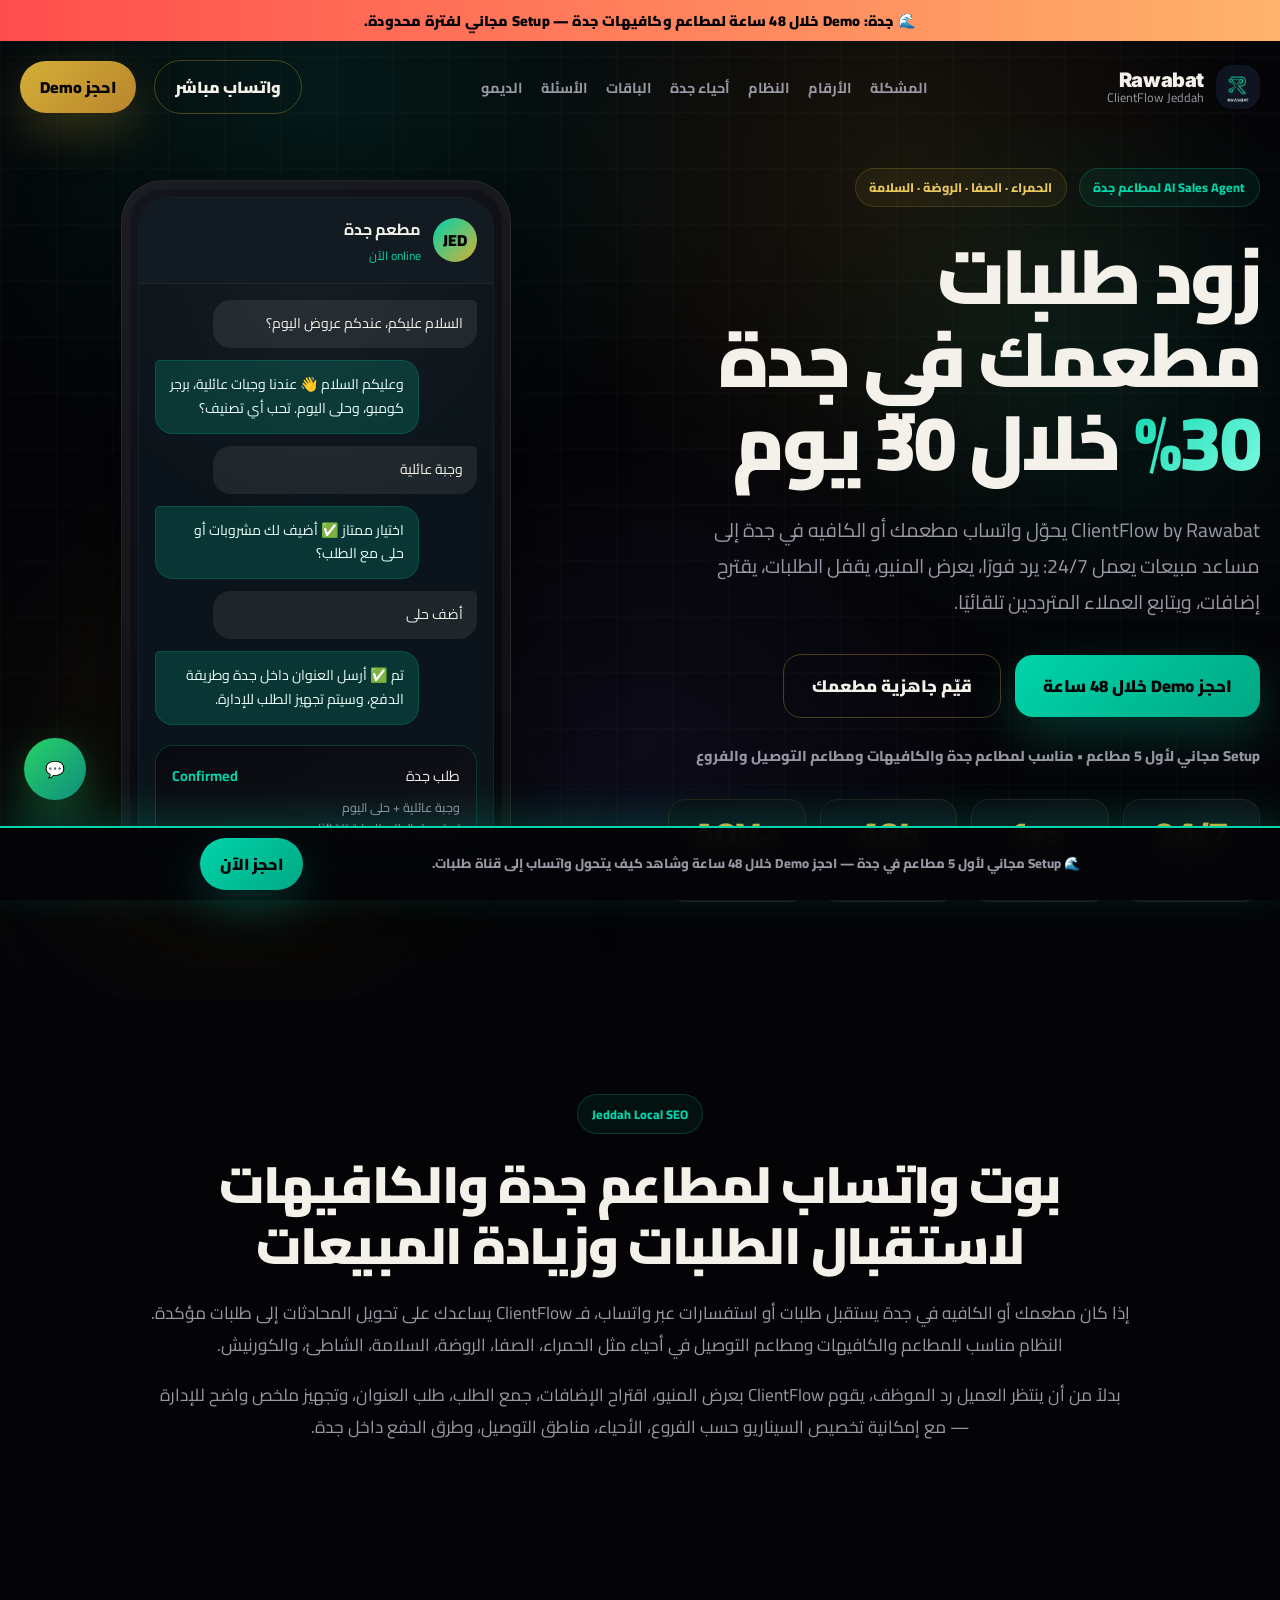
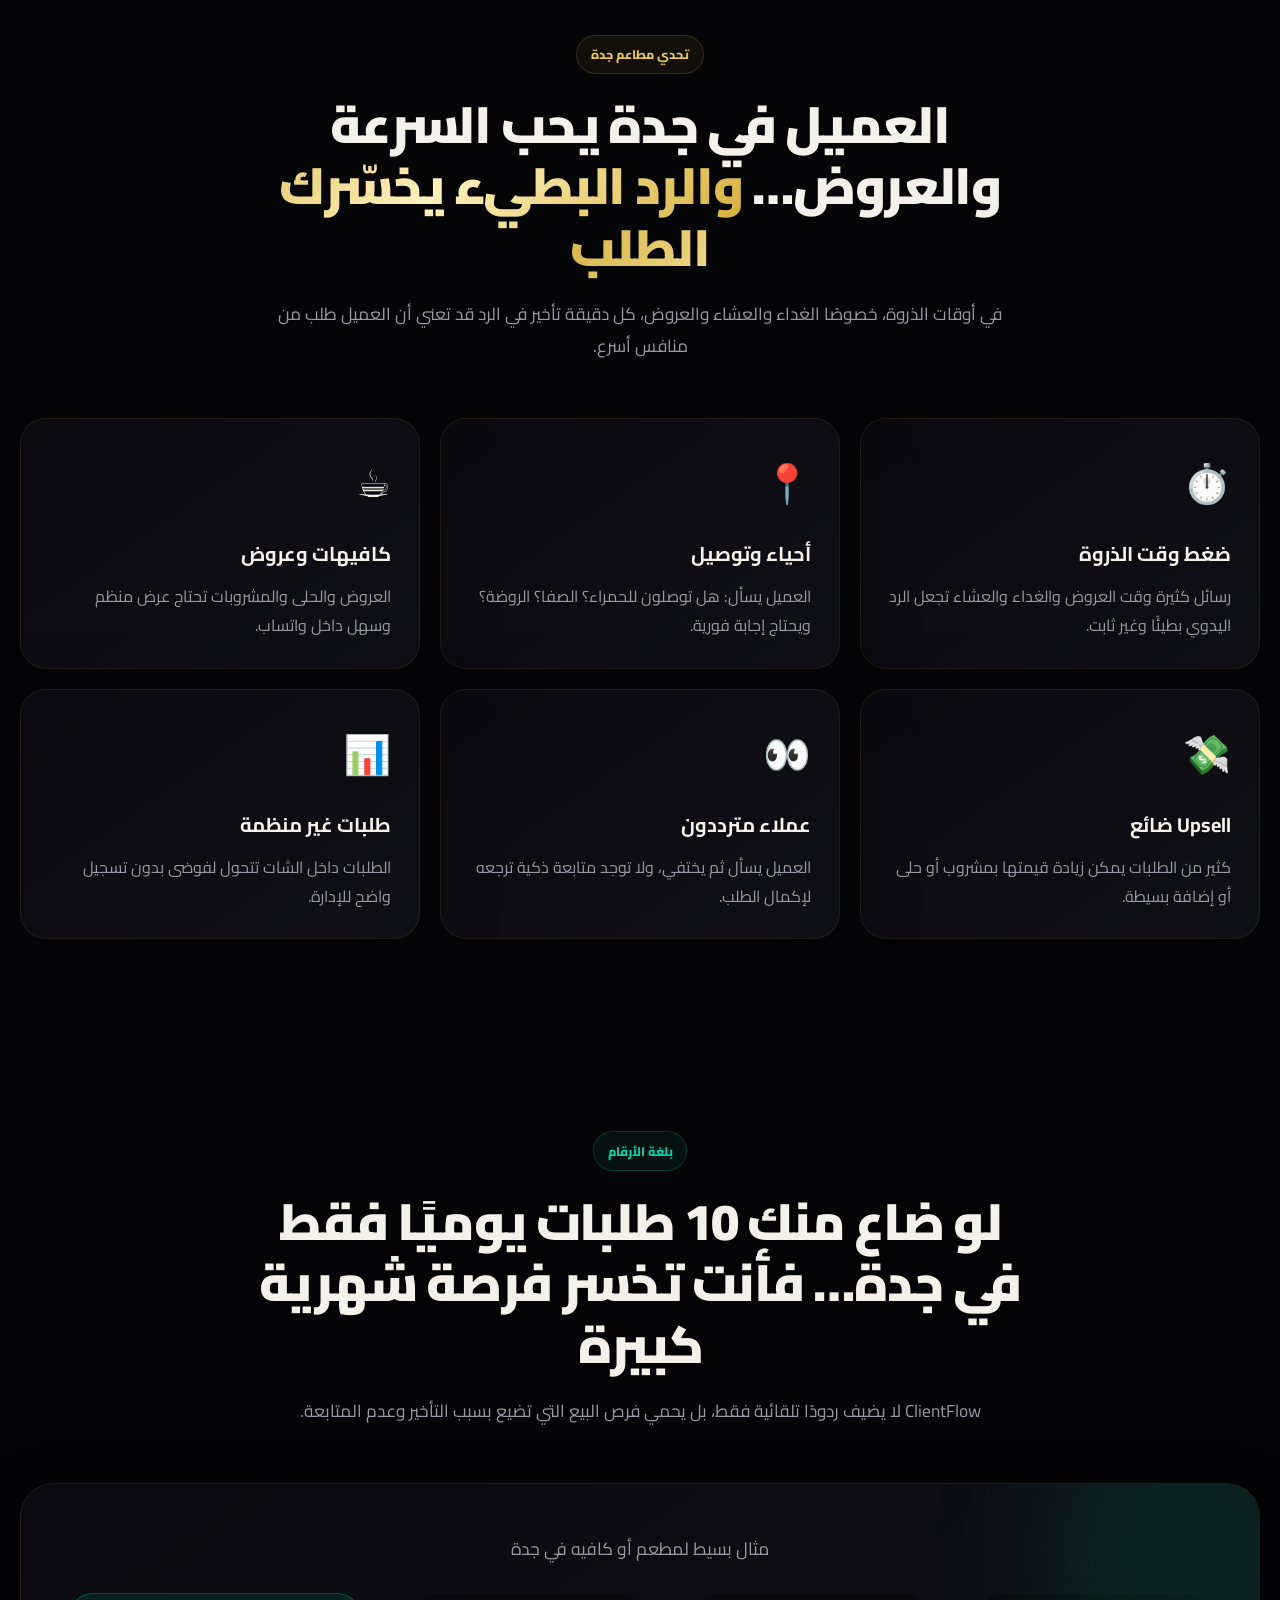
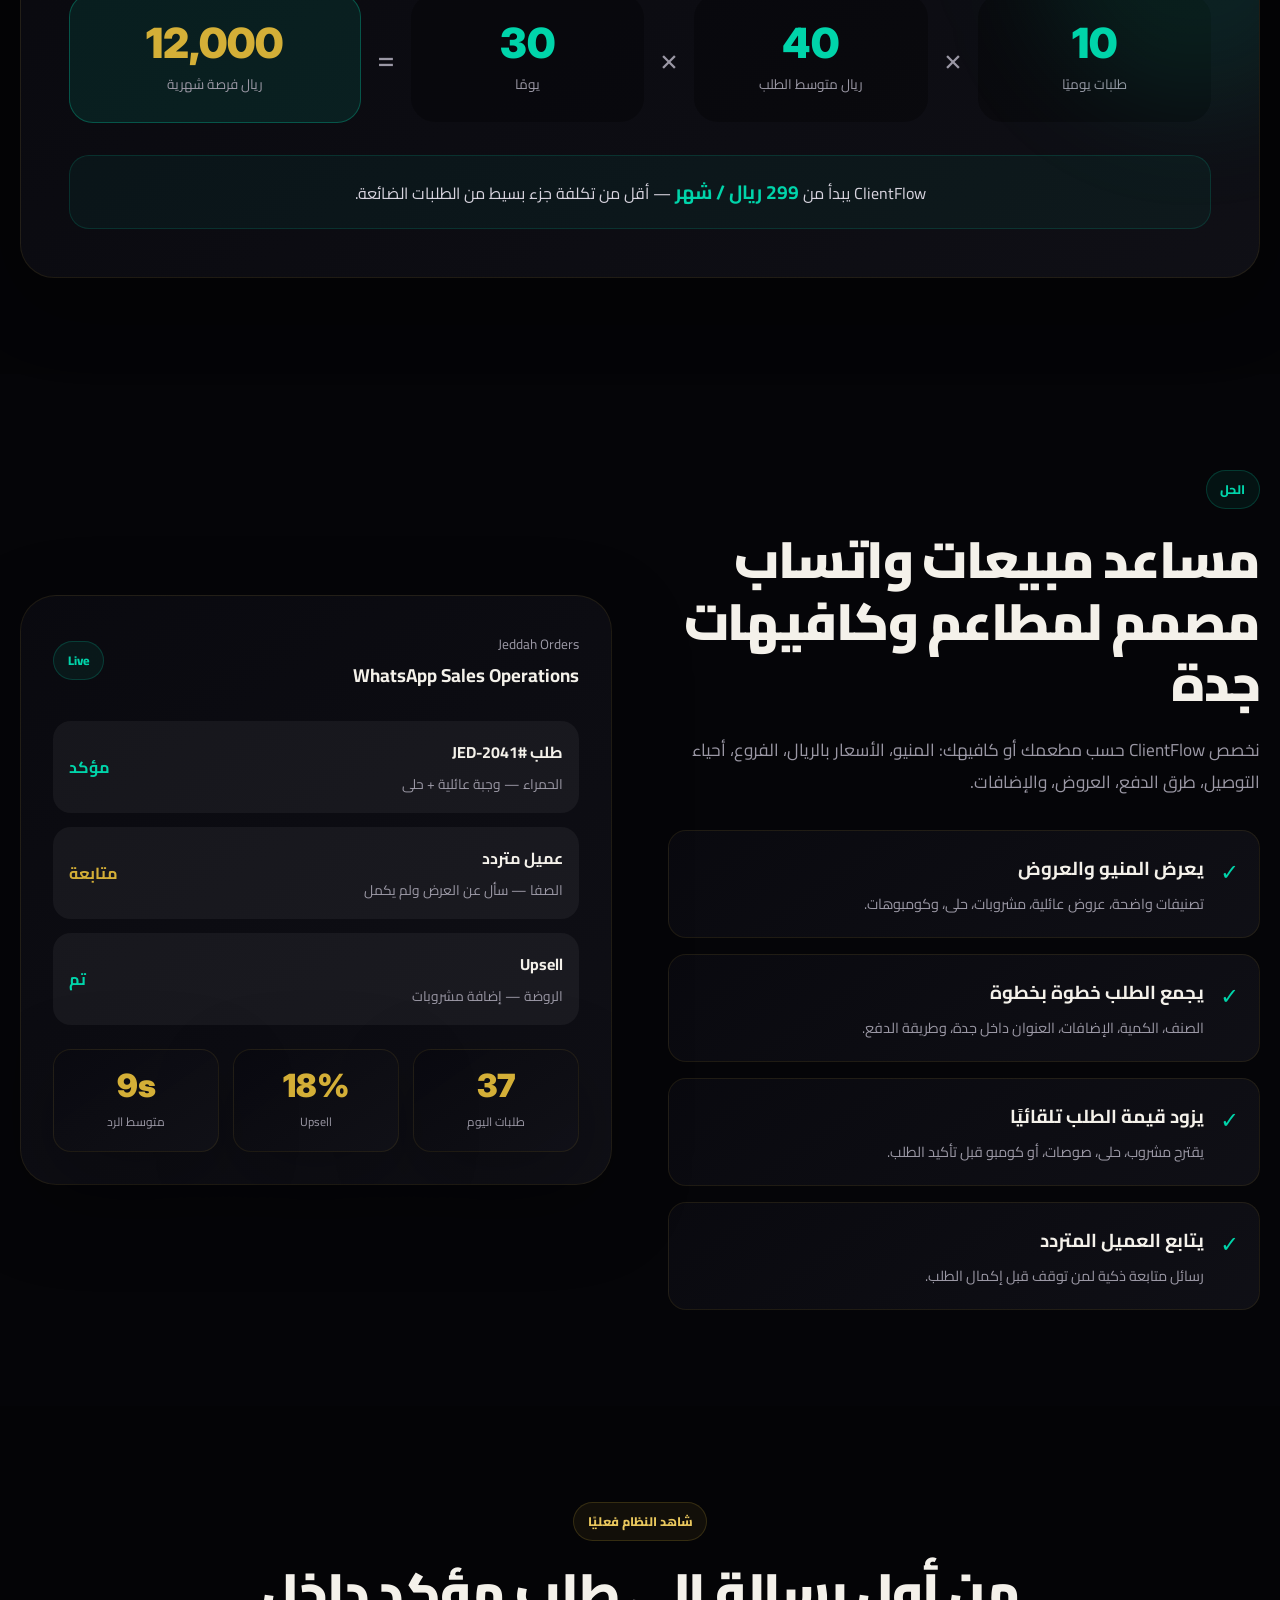
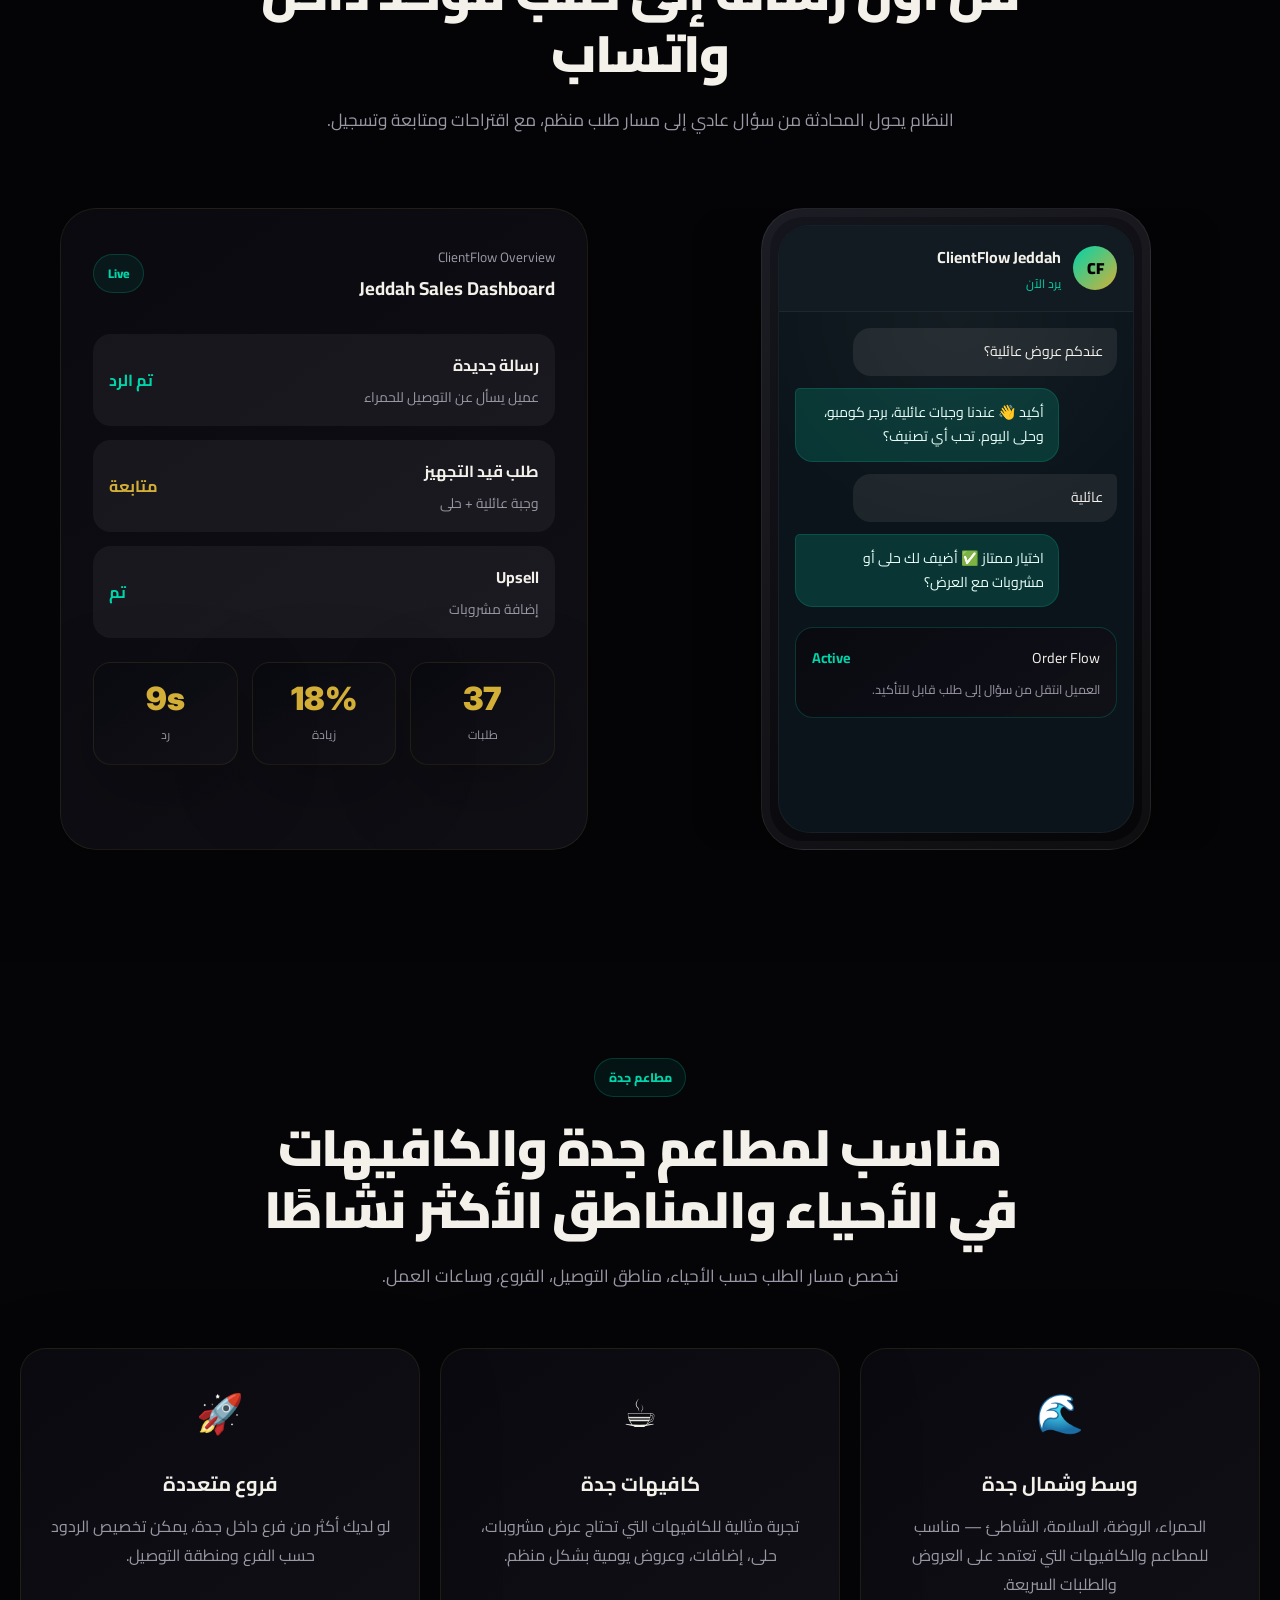
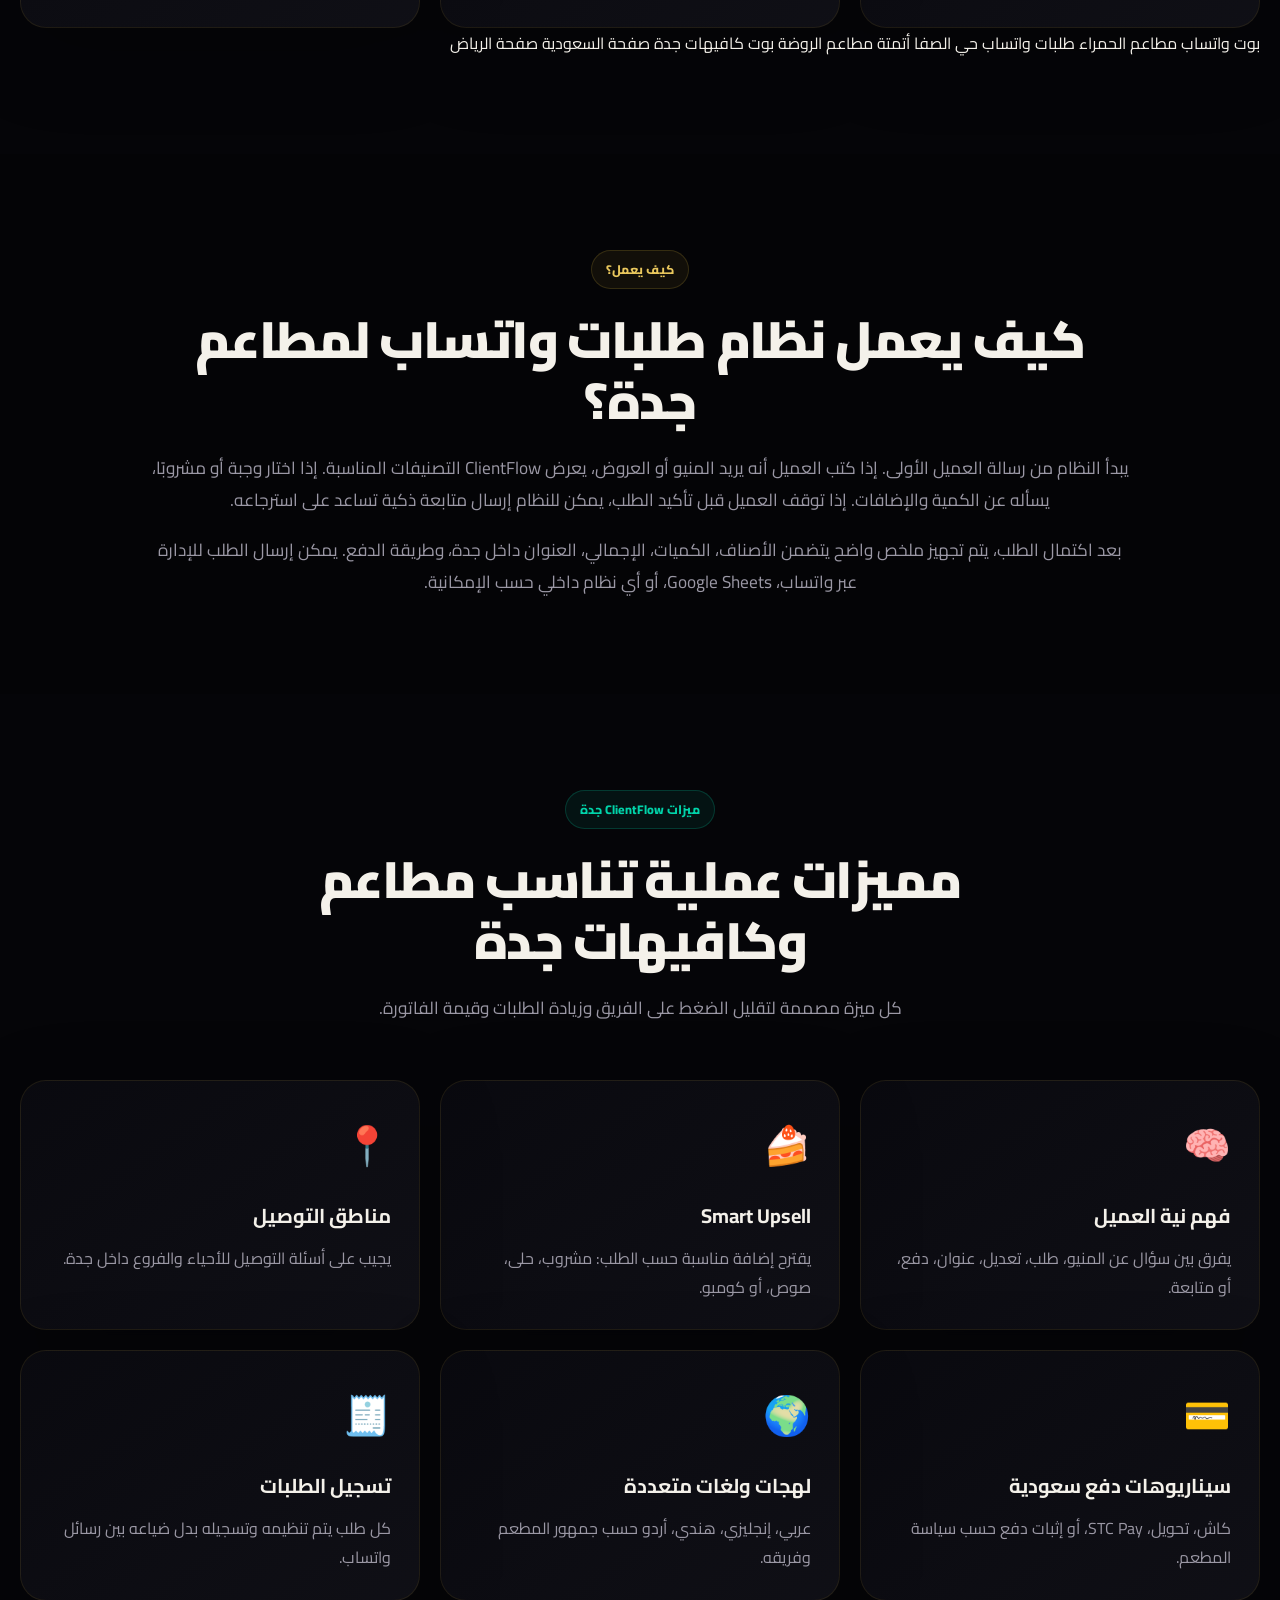
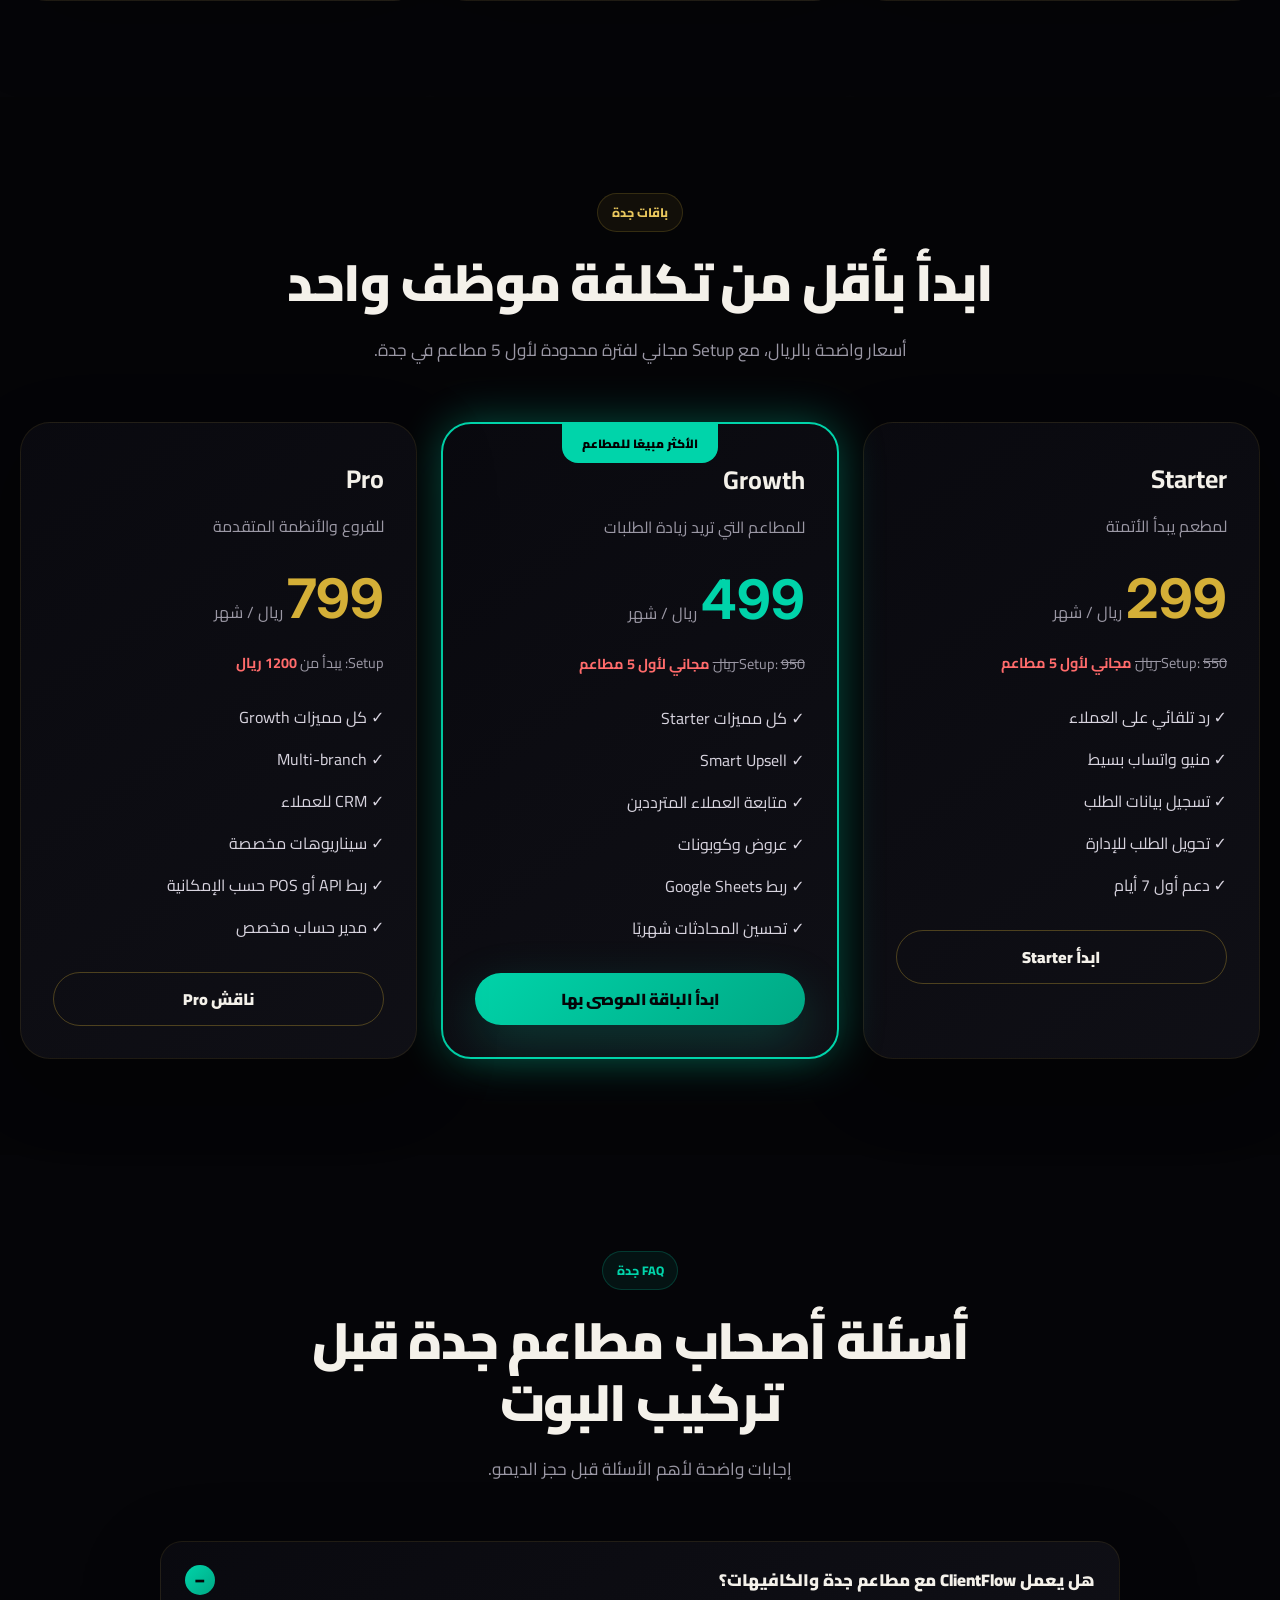
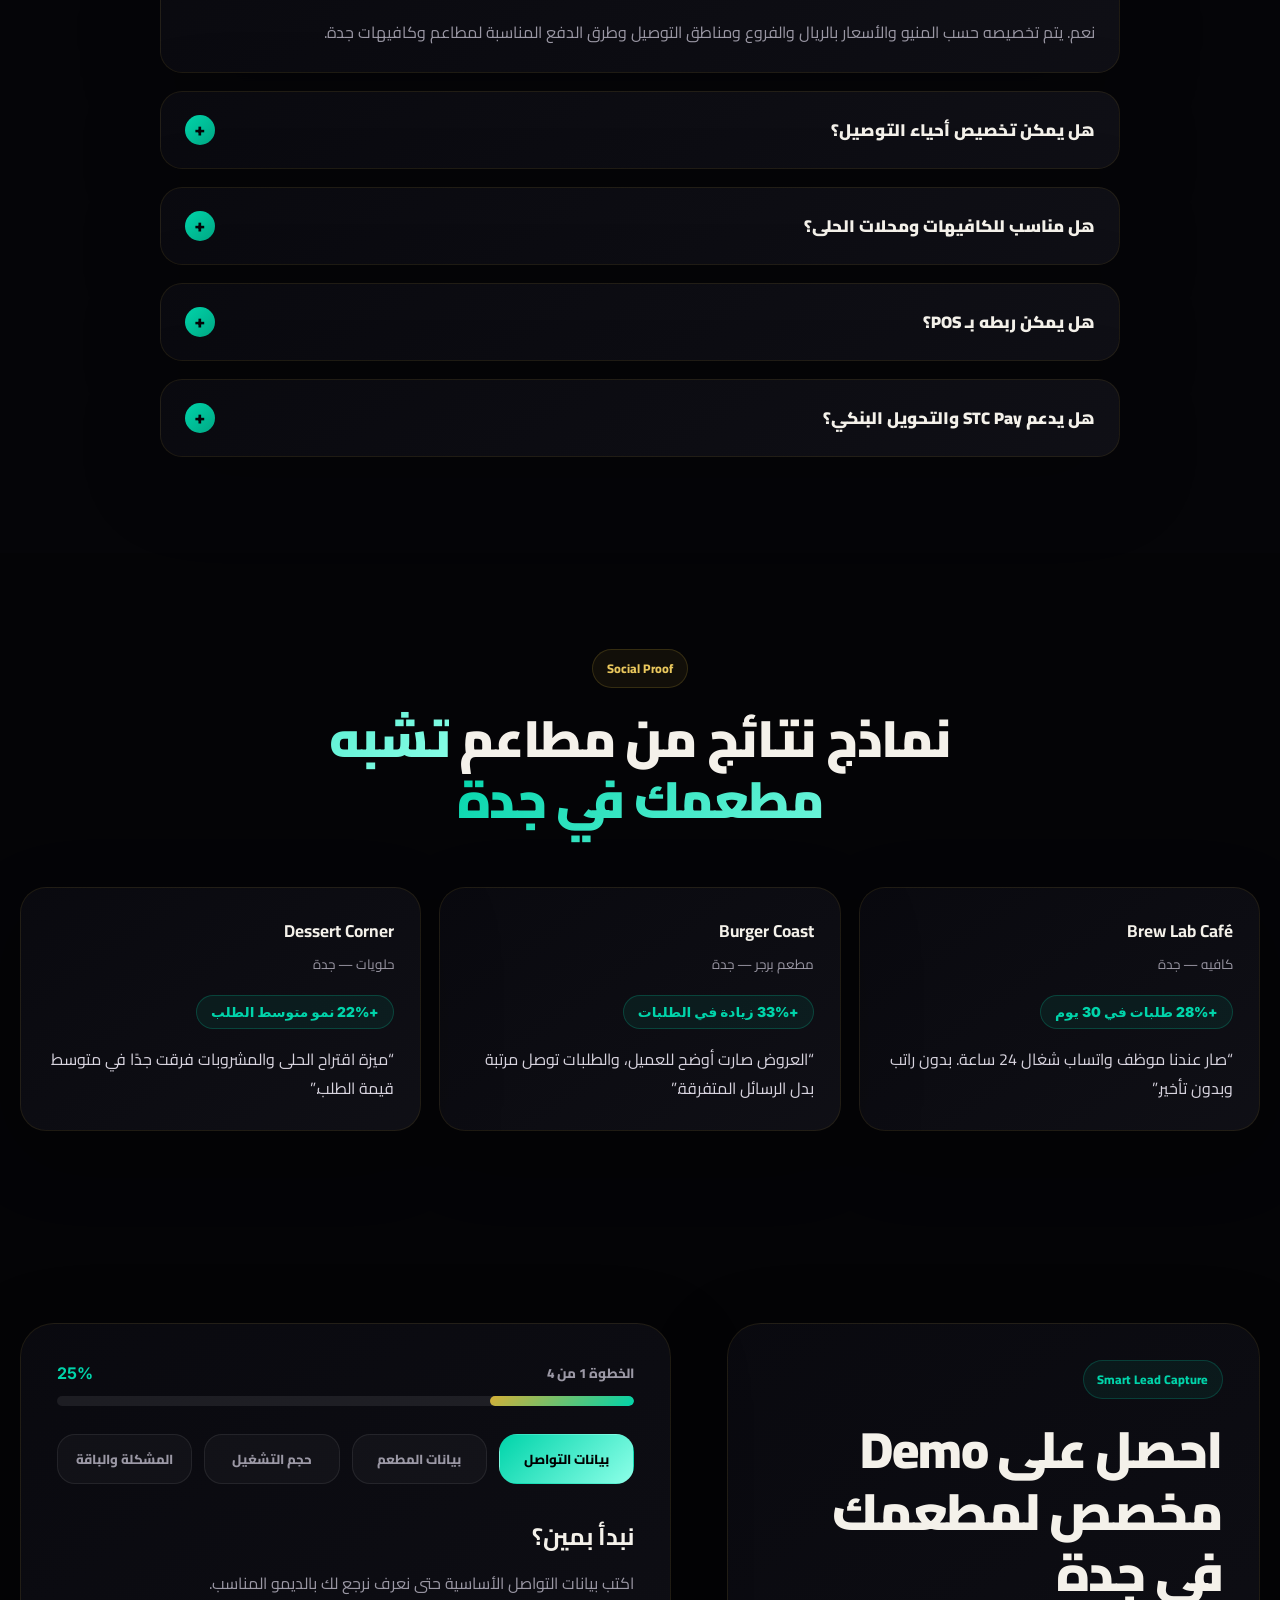
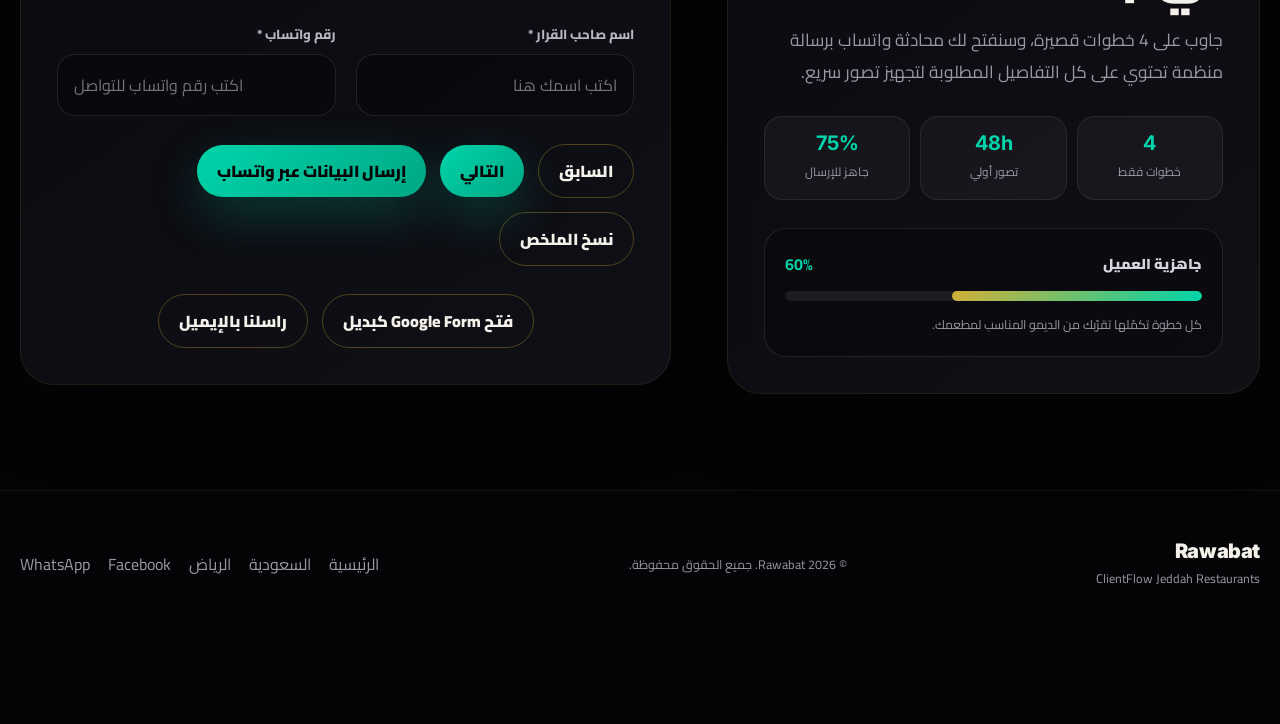
==== commit b6a8359c: "Update urgency message in index.html" ====
--- a/jeddah-whatsapp-bot/index.html
+++ b/jeddah-whatsapp-bot/index.html
@@ -147,7 +147,7 @@
 </head>
 
 <body>
-  <div class="urgency-bar">🌊 جدة: Demo خلال 48 ساعة لمطاعم وكافيهات جدة — Setup مجاني لفترة محدودة لأول 5 مطاعم</div>
+  <div class="urgency-bar">🌊 جدة: Demo خلال 48 ساعة لمطاعم وكافيهات جدة — Setup مجاني لفترة محدودة.</div>
 
   <div class="site-bg" aria-hidden="true">
     <div class="site-bg__gradients"></div>
